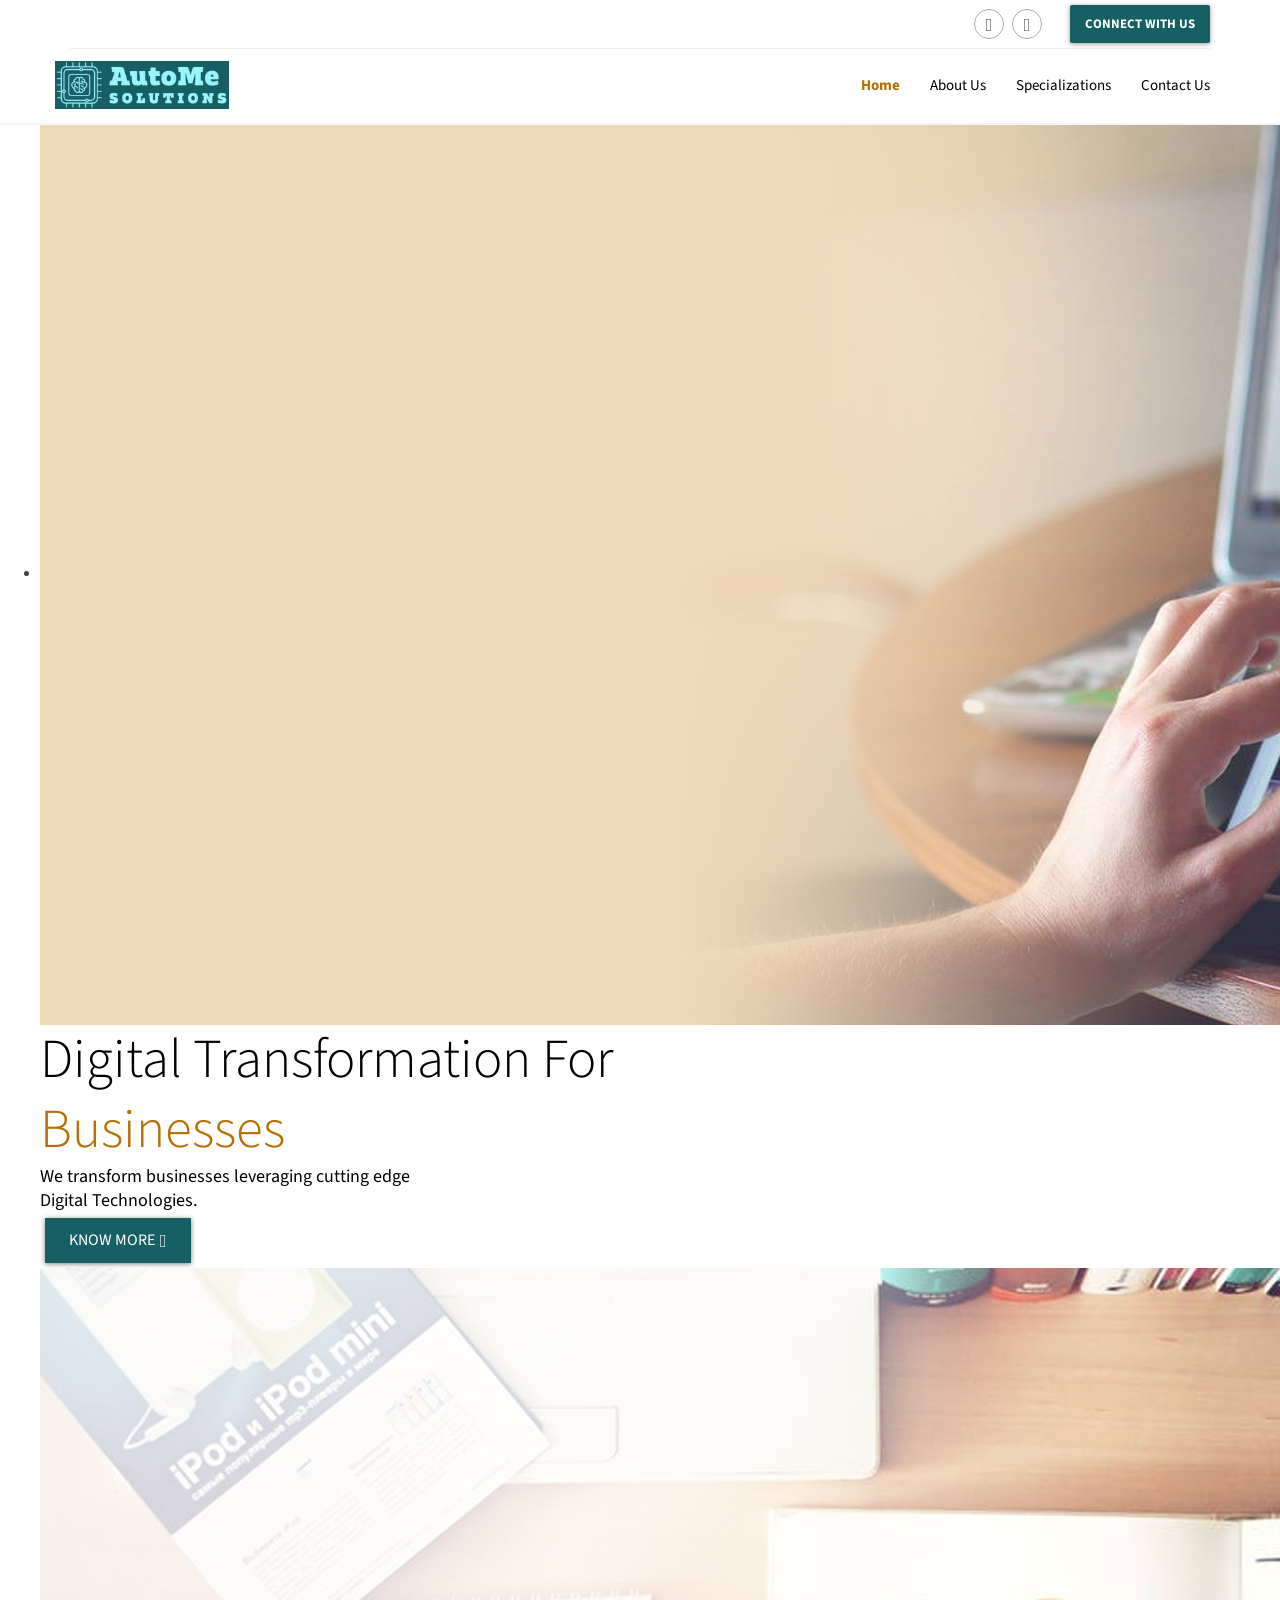
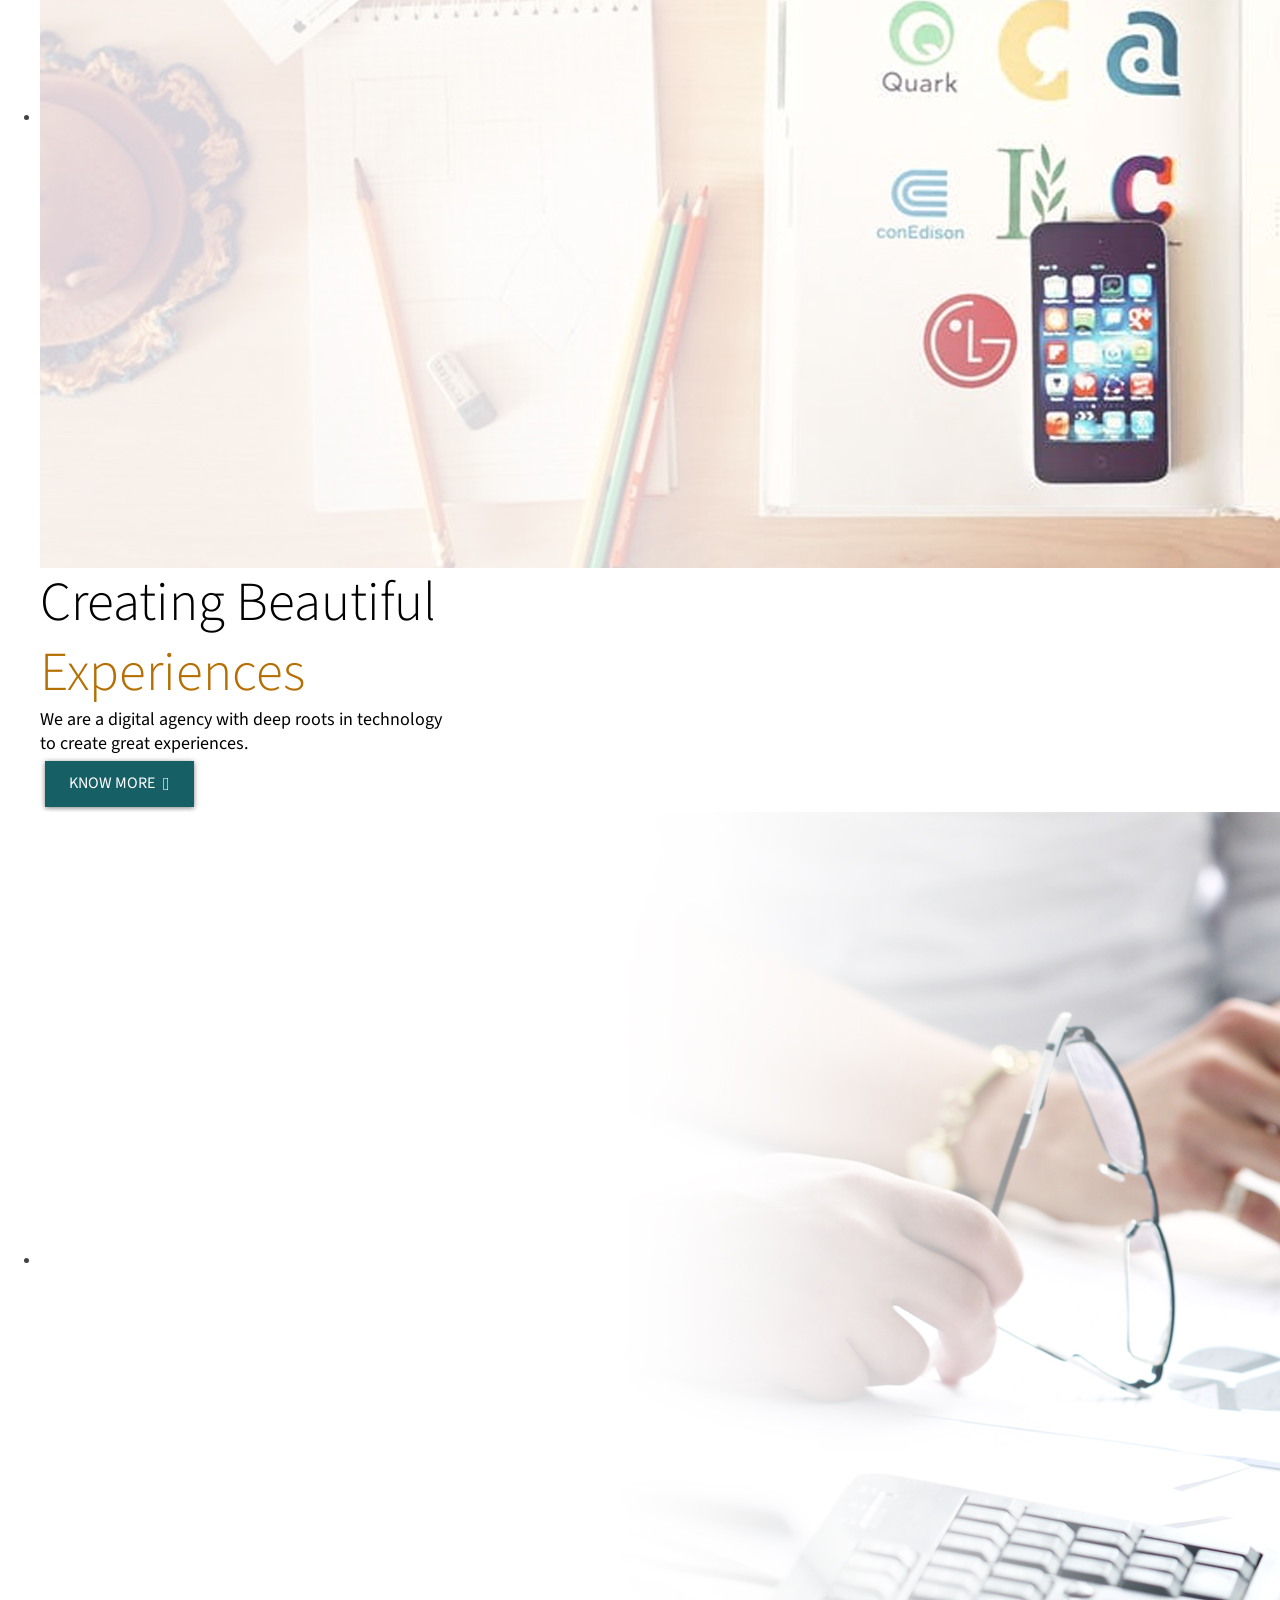
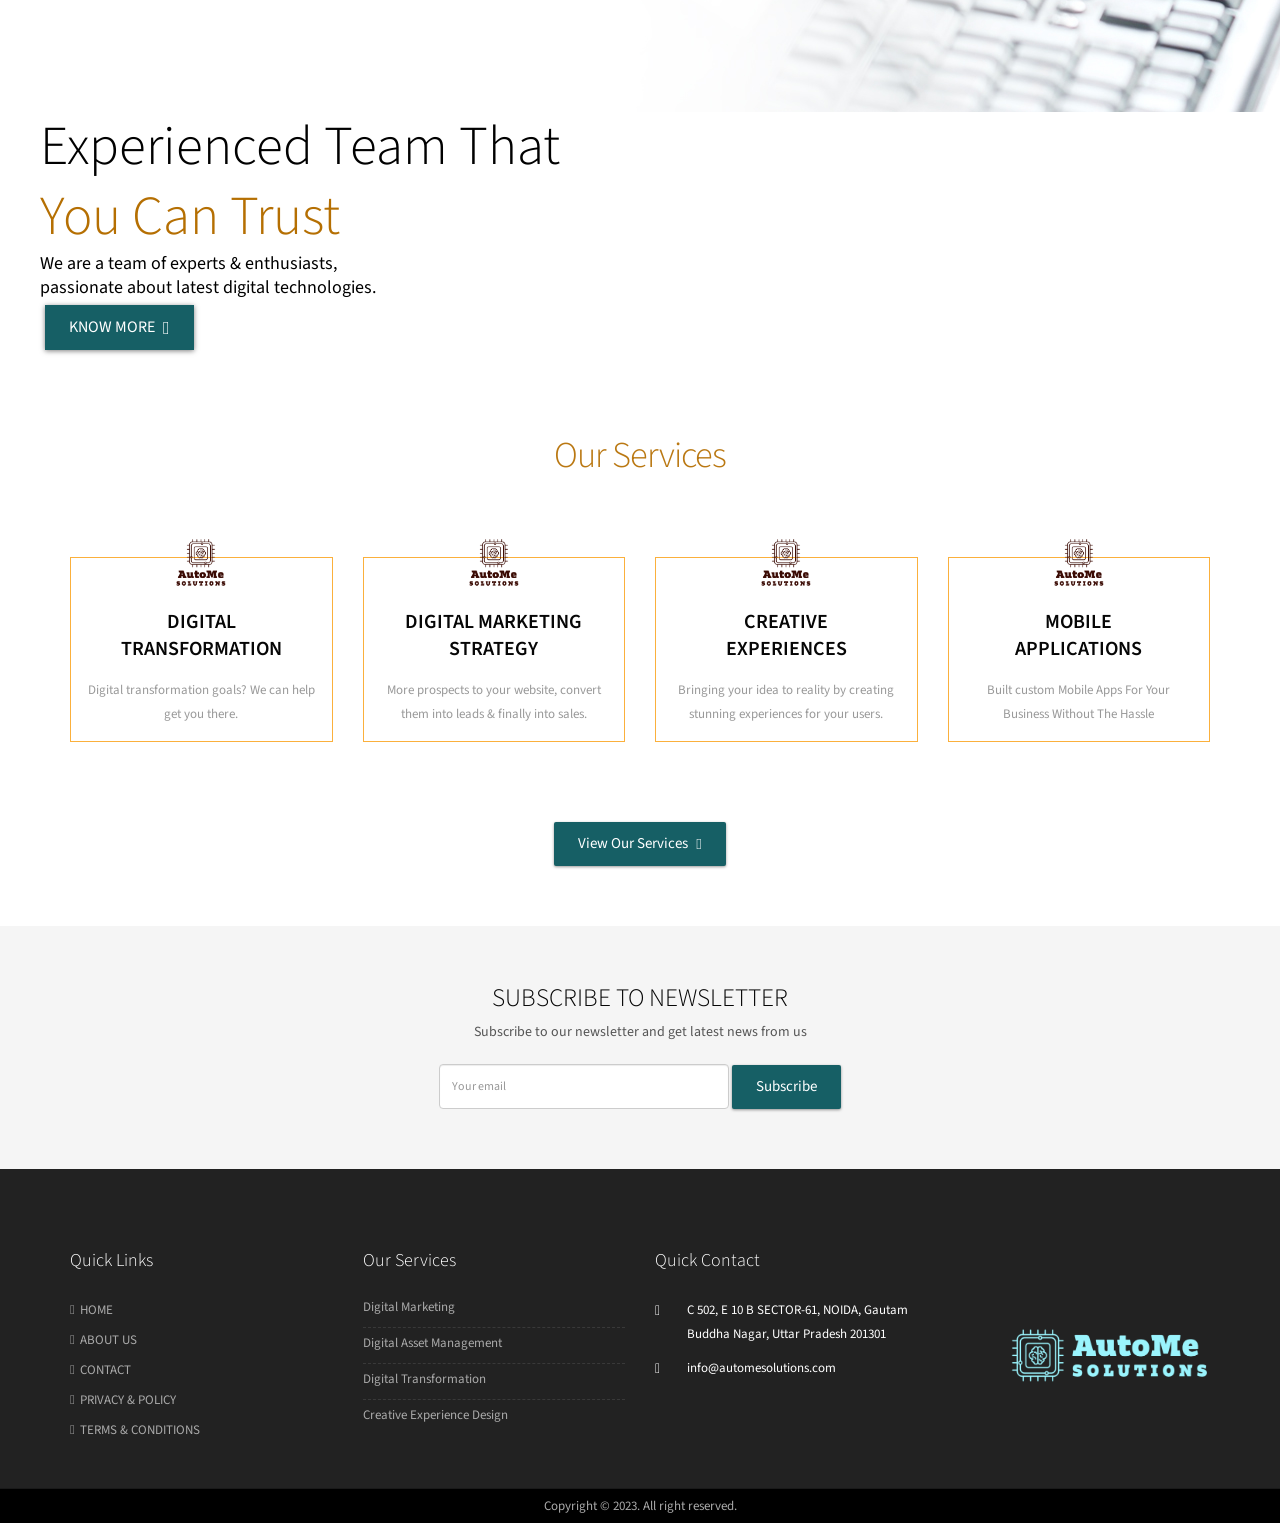
==== index.html @ 16ef739a "first commit first commit" ====
<!DOCTYPE html>
<html lang="en">
    <head>
        <meta charset="utf-8">
        <meta http-equiv="X-UA-Compatible" content="IE=edge">
        <meta name="viewport" content="width=device-width, initial-scale=1">
        <!-- The above 3 meta tags *must* come first in the head; any other head content must come *after* these tags -->
        <title>AutoMe Solutions</title>

        <!-- Bootstrap -->
        <link href="bootstrap/css/bootstrap.min.css" rel="stylesheet">

        <!--plugins css-->
        <link href="css/owl.carousel.css" rel="stylesheet">
        <link href="css/owl.theme.css" rel="stylesheet">
        <link href="css/flexslider.css" rel="stylesheet">
        <link href="css/animate.css" rel="stylesheet">
        <link href="font-awesome/css/font-awesome.min.css" rel="stylesheet">
        <!--Revolution slider css-->
        <link href="rs-plugin/css/settings.css" rel="stylesheet" type="text/css" media="screen">
        <link href="css/rev-style.css" rel="stylesheet" type="text/css" media="screen">
        <!--custom css for only medial template-->
        <link href="css/medical.css" type="text/css" rel="stylesheet">

        <!-- HTML5 shim and Respond.js for IE8 support of HTML5 elements and media queries -->
        <!-- WARNING: Respond.js doesn't work if you view the page via file:// -->
        <!--[if lt IE 9]>
          <script src="https://oss.maxcdn.com/html5shiv/3.7.2/html5shiv.min.js"></script>
          <script src="https://oss.maxcdn.com/respond/1.4.2/respond.min.js"></script>
        <![endif]-->
    </head>
    <body>
        <div class="container">
            <div class="top-bar">
                <div class="row">
                    <div class="col-md-7 hidden-xs hidden-sm">
                        <!--<span><i class="pe-7s-phone"></i> +91 8130883531</span>-->
                    </div> 
                    <div class="col-md-5 text-right">
                        <div class="top-bar-right">
<!--
                            <a href="#" class="social-icon-sm si-border-round si-facebook">
                                <i class="fa fa-facebook"></i>
                                <i class="fa fa-facebook"></i>
                            </a>
-->
                            <a href="https://www.linkedin.com/company/autome-solutions/" class="social-icon-sm si-border-round si-twitter">
                                <i class="fa fa-linkedin"></i>
                                <i class="fa fa-linkedin"></i>
                            </a>
                            <a href="mailto:info@automesolutions.com" class="social-icon-sm si-border-round si-g-plus">
                                <i class="fa fa-envelope"></i>
                                <i class="fa fa-envelope"></i>
                            </a>
                            <a href="mailto:info@automesolutions.com" class="appointment">Connect with us</a>
                        </div>

                    </div>
                </div>
            </div>
        </div>
        <!-- Static navbar -->
        <nav class="navbar navbar-default navbar-static-top">
            <div class="container">
                <div class="navbar-header">
                    <button type="button" class="navbar-toggle collapsed" data-toggle="collapse" data-target="#navbar" aria-expanded="false" aria-controls="navbar">
                        <span class="sr-only">Toggle navigation</span>
                        <span class="icon-bar"></span>
                        <span class="icon-bar"></span>
                        <span class="icon-bar"></span>
                    </button>
                    <a class="navbar-brand" href="index.html"><img src="img/logo.png" alt=""></a>
                </div>
                <div id="navbar" class="navbar-collapse collapse">
                    <ul class="nav navbar-nav navbar-right">
                        <li class="active"><a href="index.html">Home</a></li>
                        <li><a href="about.html">About us</a></li>
                        <li><a href="services.html">Specializations</a></li>
                        <!-- <li class="dropdown">
                            <a href="#" class="dropdown-toggle" data-toggle="dropdown" role="button" aria-haspopup="true" aria-expanded="false"> Specialisations <span class="caret"></span></a>
                            <ul class="dropdown-menu">
                                <li><a href="services.html">Adobe Experience Manager</a></li>
                                <li><a href="services.html">Adobe Target</a></li>
                                <li><a href="services.html">Adobe Analytics </a></li>
                                <li><a href="services.html">Livefyre Integration</a></li>
                                <li><a href="services.html">Java / J2EE Projects</a></li>
                                <li><a href="services.html">UI/UX Design</a></li>
                                <li><a href="services.html">Progressive web applications </a></li>
                                <li><a href="services.html">Mobile Applications</a></li>
                                <li><a href="services.html">Spring</a></li>
                                <li><a href="services.html">Struts</a></li>
                                <li><a href="services.html">Digital Marketing Strategy </a></li>
                                <li><a href="services.html">Omni-channel experience</a></li>
                                
                            </ul>
                        </li> -->
                        <li><a href="contact.html">Contact us</a></li>
                    </ul>
                </div><!--/.nav-collapse -->
            </div><!--/.container-fluid -->
        </nav>

        <!--rev slider start-->

        <div class="fullwidthbanner">
            <div class="tp-banner">
                <ul>
                    <li data-transition="fade" data-slotamount="5" data-masterspeed="1000" data-title="Digital Transformation">
                        <!-- MAIN IMAGE -->
                        <img src="img/carousel_3.jpg"  alt="darkblurbg"  data-bgfit="cover" data-bgposition="left top" data-bgrepeat="no-repeat">



                        <div class="caption slider-title light sft"
                             data-x="50"
                             data-y="160"
                             data-speed="1000"
                             data-start="1000"
                             data-easing="easeOutExpo">
                            Digital Transformation for<br>
                            <span class="colored-text">Businesses</span>
                        </div>



                        <div class="caption slider-caption light sfl"
                             data-x="50"
                             data-y="310"
                             data-speed="1000"
                             data-start="1800"
                             data-easing="easeOutExpo">
                            We transform businesses leveraging cutting edge  <br>
                             Digital Technologies.
                        </div>
                        <div class="caption sfb rev-buttons tp-resizeme"
                             data-x="50"
                             data-y="380"
                             data-speed="500"
                             data-start="1800"
                             data-easing="Sine.easeOut">
                            <a href="services.html" class="btn btn-theme-bg btn-lg">Know More<i class="pe-7s-right-arrow"></i></a>
                        </div>
                    </li>
                    <!-- SLIDE -->
                    <li data-transition="fade" data-slotamount="5" data-masterspeed="1000" data-title="Beautiful Experiences">
                        <!-- MAIN IMAGE -->
                        <img src="img/carousel_1.jpg"  alt="darkblurbg"  data-bgfit="cover" data-bgposition="left top" data-bgrepeat="no-repeat">
                        <div class="caption slider-title dark sft"
                             data-x="50"
                             data-y="160"
                             data-speed="1000"
                             data-start="1000"
                             data-easing="easeOutExpo">
                            Creating beautiful <br>
                            <span class="colored-text">Experiences</span>
                        </div>



                        <div class="caption slider-caption dark sfl"
                             data-x="50"
                             data-y="310"
                             data-speed="1000"
                             data-start="1800"
                             data-easing="easeOutExpo">
                            We are a digital agency with deep roots in technology <br> to create great experiences.  
                        </div>
                        <div class="caption sfb rev-buttons tp-resizeme"
                             data-x="50"
                             data-y="380"
                             data-speed="500"
                             data-start="1800"
                             data-easing="Sine.easeOut">
                            <a href="services.html" class="btn btn-theme-bg btn-lg">Know More <i class="pe-7s-right-arrow"></i></a>
                        </div>



                    </li>
                    <!-- SLIDE -->
                    <li data-transition="fade" data-slotamount="5" data-masterspeed="1000" data-title="Great team">
                        <!-- MAIN IMAGE -->
                        <img src="img/carousel_2.jpg"  alt="darkblurbg"  data-bgfit="cover" data-bgposition="left top" data-bgrepeat="no-repeat">



                        <div class="caption slider-title light sft"
                             data-x="50"
                             data-y="160"
                             data-speed="1000"
                             data-start="1000"
                             data-easing="easeOutExpo">
                            Experienced team that<br>
                            <span class="colored-text">You can trust</span>
                        </div>



                        <div class="caption slider-caption light sfl"
                             data-x="50"
                             data-y="310"
                             data-speed="1000"
                             data-start="1800"
                             data-easing="easeOutExpo">
                            We are a team of experts &amp; enthusiasts,  <br>
                             passionate about latest digital technologies.
                        </div>
                        <div class="caption sfb rev-buttons tp-resizeme"
                             data-x="50"
                             data-y="380"
                             data-speed="500"
                             data-start="1800"
                             data-easing="Sine.easeOut">
                            <a href="services.html" class="btn btn-theme-bg btn-lg">Know More <i class="pe-7s-right-arrow"></i></a>
                        </div>
                    </li>
                </ul>
            </div>
        </div><!--full width banner-->
        <!--revolution end-->

        <div class="divide70"></div>
        <div class="container">
            <div class="row center-title">
                <div class="col-md-8 col-md-offset-2 clearfix text-center wow animated fadeInUp">
                    <h2>Our Services</h2>
<!--
                    <p>
                        Lorem ipsum dolor sit amet, consectetuer adipiscing elit, sed diam nonummy nibh euismod tincidunt ut laoreet dolore magna aliquam erat volutpat.
                    </p>
-->
                    <!--                   -->
                </div>
            </div>
            <div class="row">
                <div class="col-sm-6 col-md-3 margin30">
                    <div class="service-box wow animated fadeIn" data-wow-delay="0.1s">
                         <i class="icon_logo"><img src="img/icon.png" /></i>
                        <h4>Digital Transformation</h4>
                        <p>
                            Digital transformation goals? We can help get you there. 
                        </p>
                    </div>
                </div><!--service column-->
                <div class="col-sm-6 col-md-3 margin30">
                    <div class="service-box wow animated fadeIn" data-wow-delay="0.2s">
                         <i class="icon_logo"><img src="img/icon.png" /></i>
                        <h4>Digital Marketing Strategy</h4>
                        <p>
                            More prospects to your website, convert them into leads &amp; finally into sales. 
                        </p>
                    </div>
                </div><!--service column-->
                <div class="col-sm-6 col-md-3 margin30">
                    <div class="service-box wow animated fadeIn" data-wow-delay="0.3s">
                         <i class="icon_logo"><img src="img/icon.png" /></i>
                        <h4>Creative<br> Experiences</h4>
                        <p>
                            Bringing your idea to reality by creating stunning experiences for your users.
                        </p>
                    </div>
                </div><!--service column-->
                <div class="col-sm-6 col-md-3 margin30">
                    <div class="service-box wow animated fadeIn" data-wow-delay="0.4s">
                         <i class="icon_logo"><img src="img/icon.png" /></i>
                        <h4>Mobile <br> Applications</h4>
                        <p>
                            Built custom Mobile Apps For Your Business Without The Hassle 
                        </p>
                    </div>
                </div><!--service column-->
            </div>
            <div class="divide20"></div>
            <div class="text-center">
                <a href="services.html" class="btn btn-lg btn-theme-bg">View our Services <i class="pe-7s-right-arrow"></i></a>
            </div>
        </div>
        <div class="divide60"></div>


        <div class="cta-newsletter">
            <div class="container">
                <div class="row">
                    <div class="col-sm-8 col-sm-offset-2 text-center">
                        <h3>Subscribe to Newsletter</h3>
                        <p>Subscribe to our newsletter and get latest news from us</p>
                        <form class="form-inline assan-newsletter">
                            <div class="form-group">
                                <input type="text" name="email" class="form-control" id="email" placeholder="Your email">
                            </div>
                            <button type="submit" name="submit" class="btn btn-theme-bg btn-lg">Subscribe</button>
                        </form>
                    </div>
                </div>
            </div>
        </div>

        <footer class="footer">
            <div class="container">
                <div class="row">
                    
					<div class="col-md-3 margin30">
                        <h3>Quick links</h3>
                        <ul class="list-unstyled quick-links">
                            <li><a href="index.html">Home</a></li>
                            <li><a href="about.html">About us</a></li>
                            <li><a href="contact.html">Contact</a></li>
                            <li><a href="#">Privacy & policy</a></li>
                            <li><a href="#">Terms & conditions</a></li>
                        </ul>
                    </div>
                    <div class="col-md-3 margin30">
                        <h3>Our Services</h3>
                        <ul class="list-unstyled latest-news">
                            
                            <li>
                                <a href="#">Digital Marketing</a>
                            </li>
                            <li>
                                <a href="#">Digital Asset Management</a>
                            </li>  
                            <li>
                                <a href="#">Digital Transformation</a>
                            </li>
                            <li>
                                <a href="#">Creative Experience Design</a>
                            </li>                        
                        </ul>
                    </div>
                    <div class="col-md-3 margin30">
                        <h3>Quick Contact</h3>
                        <ul class="list-unstyled contact-details">
                            <li class="clearfix">
                                <i class="pe-7s-home"></i>
                                <p>
                                    C 502, E 10 B SECTOR-61, NOIDA, Gautam Buddha Nagar, Uttar Pradesh 201301
                                </p>
                            </li>
                        <!--    <li class="clearfix">
                                <i class="pe-7s-phone"></i>
                                <p>
                                    +91 8130883531
                                </p>
                            </li> -->
                            <li class="clearfix">
                                <i class="pe-7s-mail"></i>
                                <p>
                                    info@automesolutions.com
                                </p>
                            </li>
                        </ul>
                    </div>
                    <div class="col-md-3 margin30 foot_logo" >
                        <img src="img/logo_white.png"  />
                        

                    </div><!--col-->
                </div>
            </div>
            <div class="footer-copyright">
                <div class="container">
                    <span>Copyright &copy; 2023. All right reserved.</span>
                </div>
            </div>
        </footer>

        <script src="js/jquery.min.js"></script>
        <script src="js/jquery-migrate.min.js"></script>
        <script src="bootstrap/js/bootstrap.min.js"></script>
        <script src="js/pace.min.js" type="text/javascript"></script>
        <script src="js/jquery.flexslider-min.js" type="text/javascript"></script>
        <script src="js/jquery.stellar.min.js" type="text/javascript"></script>
        <script src="js/jquery.magnific-popup.min.js" type="text/javascript"></script>
        <script src="js/wow.min.js" type="text/javascript"></script>

        <!--revolution slider plugins-->
        <script src="rs-plugin/js/jquery.themepunch.tools.min.js" type="text/javascript"></script>
        <script src="rs-plugin/js/jquery.themepunch.revolution.min.js" type="text/javascript"></script>
        <script type="text/javascript" src="js/revolution-custom.js"></script>
        <script src="js/medical-custom.js" type="text/javascript"></script>
    </body>
</html>
---- rs-plugin/css/settings.css ----
/*-----------------------------------------------------------------------------

	-	Revolution Slider 4.1 Captions -

		Screen Stylesheet

version:   	1.4.5
date:      	27/11/13
author:		themepunch
email:     	info@themepunch.com
website:   	http://www.themepunch.com
-----------------------------------------------------------------------------*/



/*************************
	-	CAPTIONS	-
**************************/

.tp-static-layers	{	position:absolute; z-index:505; top:0px;left:0px}

.tp-hide-revslider,.tp-caption.tp-hidden-caption	{	visibility:hidden !important; display:none !important}


.tp-caption { z-index:1; white-space:nowrap}

.tp-caption-demo .tp-caption	{	position:relative !important; display:inline-block; margin-bottom:10px; margin-right:20px !important}


.tp-caption.whitedivider3px {

	color: #000000;
	text-shadow: none;
	background-color: rgb(255, 255, 255);
	background-color: rgba(255, 255, 255, 1);
	text-decoration: none;
	min-width: 408px;
	min-height: 3px;
	background-position: initial initial;
	background-repeat: initial initial;
	border-width: 0px;
	border-color: #000000;
	border-style: none;
}


.tp-caption.finewide_large_white {
color:#ffffff;
text-shadow:none;
font-size:60px;
line-height:60px;
font-weight:300;
font-family:"Open Sans", sans-serif;
background-color:transparent;
text-decoration:none;
text-transform:uppercase;
letter-spacing:8px;
border-width:0px;
border-color:rgb(0, 0, 0);
border-style:none;
}

.tp-caption.whitedivider3px {
color:#000000;
text-shadow:none;
background-color:rgb(255, 255, 255);
background-color:rgba(255, 255, 255, 1);
text-decoration:none;
font-size:0px;
line-height:0;
min-width:468px;
min-height:3px;
border-width:0px;
border-color:rgb(0, 0, 0);
border-style:none;
}

.tp-caption.finewide_medium_white {
color:#ffffff;
text-shadow:none;
font-size:37px;
line-height:37px;
font-weight:300;
font-family:"Open Sans", sans-serif;
background-color:transparent;
text-decoration:none;
text-transform:uppercase;
letter-spacing:5px;
border-width:0px;
border-color:rgb(0, 0, 0);
border-style:none;
}

.tp-caption.boldwide_small_white {
font-size:25px;
line-height:25px;
font-weight:800;
font-family:"Open Sans", sans-serif;
color:rgb(255, 255, 255);
text-decoration:none;
background-color:transparent;
text-shadow:none;
text-transform:uppercase;
letter-spacing:5px;
border-width:0px;
border-color:rgb(0, 0, 0);
border-style:none;
}

.tp-caption.whitedivider3px_vertical {
color:#000000;
text-shadow:none;
background-color:rgb(255, 255, 255);
background-color:rgba(255, 255, 255, 1);
text-decoration:none;
font-size:0px;
line-height:0;
min-width:3px;
min-height:130px;
border-width:0px;
border-color:rgb(0, 0, 0);
border-style:none;
}

.tp-caption.finewide_small_white {
color:#ffffff;
text-shadow:none;
font-size:25px;
line-height:25px;
font-weight:300;
font-family:"Open Sans", sans-serif;
background-color:transparent;
text-decoration:none;
text-transform:uppercase;
letter-spacing:5px;
border-width:0px;
border-color:rgb(0, 0, 0);
border-style:none;
}

.tp-caption.finewide_verysmall_white_mw {
font-size:13px;
line-height:25px;
font-weight:400;
font-family:"Open Sans", sans-serif;
color:#ffffff;
text-decoration:none;
background-color:transparent;
text-shadow:none;
text-transform:uppercase;
letter-spacing:5px;
max-width:470px;
white-space:normal !important;
border-width:0px;
border-color:rgb(0, 0, 0);
border-style:none;
}

.tp-caption.lightgrey_divider {
text-decoration:none;
background-color:rgb(235, 235, 235);
background-color:rgba(235, 235, 235, 1);
width:370px;
height:3px;
background-position:initial initial;
background-repeat:initial initial;
border-width:0px;
border-color:rgb(34, 34, 34);
border-style:none;
}

.tp-caption.finewide_large_white {
color: #FFF;
text-shadow: none;
font-size: 60px;
line-height: 60px;
font-weight: 300;
font-family: "Open Sans", sans-serif;
background-color: rgba(0, 0, 0, 0);
text-decoration: none;
text-transform: uppercase;
letter-spacing: 8px;
border-width: 0px;
border-color: #000;
border-style: none;
}

.tp-caption.finewide_medium_white {
color: #FFF;
text-shadow: none;
font-size: 34px;
line-height: 34px;
font-weight: 300;
font-family: "Open Sans", sans-serif;
background-color: rgba(0, 0, 0, 0);
text-decoration: none;
text-transform: uppercase;
letter-spacing: 5px;
border-width: 0px;
border-color: #000;
border-style: none;
}

.tp-caption.huge_red {
position:absolute;
color:rgb(223,75,107);
font-weight:400;
font-size:150px;
line-height:130px;
font-family: 'Oswald', sans-serif;
margin:0px;
border-width:0px;
border-style:none;
white-space:nowrap;
background-color:rgb(45,49,54);
padding:0px;
}

.tp-caption.middle_yellow {
position:absolute;
color:rgb(251,213,114);
font-weight:600;
font-size:50px;
line-height:50px;
font-family: 'Ubuntu', sans-serif;
margin:0px;
border-width:0px;
border-style:none;
white-space:nowrap;
}

.tp-caption.huge_thin_yellow {
	position:absolute;
color:rgb(251,213,114);
font-weight:300;
font-size:90px;
line-height:90px;
font-family: 'Ubuntu', sans-serif;
margin:0px;
letter-spacing: 20px;
border-width:0px;
border-style:none;
white-space:nowrap;
}

.tp-caption.big_dark {
position:absolute;
color:#333;
font-weight:700;
font-size:70px;
line-height:70px;
font-family:"Open Sans";
margin:0px;
border-width:0px;
border-style:none;
white-space:nowrap;
}

.tp-caption.medium_dark {
position:absolute;
color:#333;
font-weight:300;
font-size:40px;
line-height:40px;
font-family:"Open Sans";
margin:0px;
letter-spacing: 5px;
border-width:0px;
border-style:none;
white-space:nowrap;
}


.tp-caption.medium_grey {
position:absolute;
color:#fff;
text-shadow:0px 2px 5px rgba(0, 0, 0, 0.5);
font-weight:700;
font-size:20px;
line-height:20px;
font-family:Arial;
padding:2px 4px;
margin:0px;
border-width:0px;
border-style:none;
background-color:#888;
white-space:nowrap;
}

.tp-caption.small_text {
position:absolute;
color:#fff;
text-shadow:0px 2px 5px rgba(0, 0, 0, 0.5);
font-weight:700;
font-size:14px;
line-height:20px;
font-family:Arial;
margin:0px;
border-width:0px;
border-style:none;
white-space:nowrap;
}

.tp-caption.medium_text {
position:absolute;
color:#fff;
text-shadow:0px 2px 5px rgba(0, 0, 0, 0.5);
font-weight:700;
font-size:20px;
line-height:20px;
font-family:Arial;
margin:0px;
border-width:0px;
border-style:none;
white-space:nowrap;
}


.tp-caption.large_bold_white_25 {
font-size:55px;
line-height:65px;
font-weight:700;
font-family:"Open Sans";
color:#fff;
text-decoration:none;
background-color:transparent;
text-align:center;
text-shadow:#000 0px 5px 10px;
border-width:0px;
border-color:rgb(255, 255, 255);
border-style:none;
}

.tp-caption.medium_text_shadow {
font-size:25px;
line-height:25px;
font-weight:600;
font-family:"Open Sans";
color:#fff;
text-decoration:none;
background-color:transparent;
text-align:center;
text-shadow:#000 0px 5px 10px;
border-width:0px;
border-color:rgb(255, 255, 255);
border-style:none;
}

.tp-caption.large_text {
position:absolute;
color:#fff;
text-shadow:0px 2px 5px rgba(0, 0, 0, 0.5);
font-weight:700;
font-size:40px;
line-height:40px;
font-family:Arial;
margin:0px;
border-width:0px;
border-style:none;
white-space:nowrap;
}

.tp-caption.medium_bold_grey {
font-size:30px;
line-height:30px;
font-weight:800;
font-family:"Open Sans";
color:rgb(102, 102, 102);
text-decoration:none;
background-color:transparent;
text-shadow:none;
margin:0px;
padding:1px 4px 0px;
border-width:0px;
border-color:rgb(255, 214, 88);
border-style:none;
}

.tp-caption.very_large_text {
position:absolute;
color:#fff;
text-shadow:0px 2px 5px rgba(0, 0, 0, 0.5);
font-weight:700;
font-size:60px;
line-height:60px;
font-family:Arial;
margin:0px;
border-width:0px;
border-style:none;
white-space:nowrap;
letter-spacing:-2px;
}

.tp-caption.very_big_white {
position:absolute;
color:#fff;
text-shadow:none;
font-weight:800;
font-size:60px;
line-height:60px;
font-family:Arial;
margin:0px;
border-width:0px;
border-style:none;
white-space:nowrap;
padding:0px 4px;
padding-top:1px;
background-color:#000;
}

.tp-caption.very_big_black {
position:absolute;
color:#000;
text-shadow:none;
font-weight:700;
font-size:60px;
line-height:60px;
font-family:Arial;
margin:0px;
border-width:0px;
border-style:none;
white-space:nowrap;
padding:0px 4px;
padding-top:1px;
background-color:#fff;
}

.tp-caption.modern_medium_fat {
position:absolute;
color:#000;
text-shadow:none;
font-weight:800;
font-size:24px;
line-height:20px;
font-family:"Open Sans", sans-serif;
margin:0px;
border-width:0px;
border-style:none;
white-space:nowrap;
}

.tp-caption.modern_medium_fat_white {
position:absolute;
color:#fff;
text-shadow:none;
font-weight:800;
font-size:24px;
line-height:20px;
font-family:"Open Sans", sans-serif;
margin:0px;
border-width:0px;
border-style:none;
white-space:nowrap;
}

.tp-caption.modern_medium_light {
position:absolute;
color:#000;
text-shadow:none;
font-weight:300;
font-size:24px;
line-height:20px;
font-family:"Open Sans", sans-serif;
margin:0px;
border-width:0px;
border-style:none;
white-space:nowrap;
}

.tp-caption.modern_big_bluebg {
position:absolute;
color:#fff;
text-shadow:none;
font-weight:800;
font-size:30px;
line-height:36px;
font-family:"Open Sans", sans-serif;
padding:3px 10px;
margin:0px;
border-width:0px;
border-style:none;
background-color:#4e5b6c;
letter-spacing:0;
}

.tp-caption.modern_big_redbg {
position:absolute;
color:#fff;
text-shadow:none;
font-weight:300;
font-size:30px;
line-height:36px;
font-family:"Open Sans", sans-serif;
padding:3px 10px;
padding-top:1px;
margin:0px;
border-width:0px;
border-style:none;
background-color:#de543e;
letter-spacing:0;
}

.tp-caption.modern_small_text_dark {
position:absolute;
color:#555;
text-shadow:none;
font-size:14px;
line-height:22px;
font-family:Arial;
margin:0px;
border-width:0px;
border-style:none;
white-space:nowrap;
}

.tp-caption.boxshadow {
-moz-box-shadow:0px 0px 20px rgba(0, 0, 0, 0.5);
-webkit-box-shadow:0px 0px 20px rgba(0, 0, 0, 0.5);
box-shadow:0px 0px 20px rgba(0, 0, 0, 0.5);
}

.tp-caption.black {
color:#000;
text-shadow:none;
}

.tp-caption.noshadow {
text-shadow:none;
}

.tp-caption a {
color:#ff7302;
text-shadow:none;
-webkit-transition:all 0.2s ease-out;
-moz-transition:all 0.2s ease-out;
-o-transition:all 0.2s ease-out;
-ms-transition:all 0.2s ease-out;
}

.tp-caption a:hover {
color:#ffa902;
}

.tp-caption.thinheadline_dark {
position:absolute;
color:rgba(0,0,0,0.85);
text-shadow:none;
font-weight:300;
font-size:30px;
line-height:30px;
font-family:"Open Sans";
background-color:transparent;
}

.tp-caption.thintext_dark {
position:absolute;
color:rgba(0,0,0,0.85);
text-shadow:none;
font-weight:300;
font-size:16px;
line-height:26px;
font-family:"Open Sans";
background-color:transparent;
}

.tp-caption.medium_bg_red a {
	color: #fff;
    text-decoration: none;
}

.tp-caption.medium_bg_red a:hover {
	color: #fff;
    text-decoration: underline;
}

.tp-caption.smoothcircle {
font-size:30px;
line-height:75px;
font-weight:800;
font-family:"Open Sans";
color:rgb(255, 255, 255);
text-decoration:none;
background-color:rgb(0, 0, 0);
background-color:rgba(0, 0, 0, 0.498039);
padding:50px 25px;
text-align:center;
border-radius:500px 500px 500px 500px;
border-width:0px;
border-color:rgb(0, 0, 0);
border-style:none;
}

.tp-caption.largeblackbg {
font-size:50px;
line-height:70px;
font-weight:300;
font-family:"Open Sans";
color:rgb(255, 255, 255);
text-decoration:none;
background-color:rgb(0, 0, 0);
padding:0px 20px 5px;
text-shadow:none;
border-width:0px;
border-color:rgb(255, 255, 255);
border-style:none;
}

.tp-caption.largepinkbg {
position:absolute;
color:#fff;
text-shadow:none;
font-weight:300;
font-size:50px;
line-height:70px;
font-family:"Open Sans";
background-color:#db4360;
padding:0px 20px;
-webkit-border-radius:0px;
-moz-border-radius:0px;
border-radius:0px;
}

.tp-caption.largewhitebg {
position:absolute;
color:#000;
text-shadow:none;
font-weight:300;
font-size:50px;
line-height:70px;
font-family:"Open Sans";
background-color:#fff;
padding:0px 20px;
-webkit-border-radius:0px;
-moz-border-radius:0px;
border-radius:0px;
}

.tp-caption.largegreenbg {
position:absolute;
color:#fff;
text-shadow:none;
font-weight:300;
font-size:50px;
line-height:70px;
font-family:"Open Sans";
background-color:#67ae73;
padding:0px 20px;
-webkit-border-radius:0px;
-moz-border-radius:0px;
border-radius:0px;
}

.tp-caption.excerpt {
font-size:36px;
line-height:36px;
font-weight:700;
font-family:Arial;
color:#ffffff;
text-decoration:none;
background-color:rgba(0, 0, 0, 1);
text-shadow:none;
margin:0px;
letter-spacing:-1.5px;
padding:1px 4px 0px 4px;
width:150px;
white-space:normal !important;
height:auto;
border-width:0px;
border-color:rgb(255, 255, 255);
border-style:none;
}

.tp-caption.large_bold_grey {
font-size:60px;
line-height:60px;
font-weight:800;
font-family:"Open Sans";
color:rgb(102, 102, 102);
text-decoration:none;
background-color:transparent;
text-shadow:none;
margin:0px;
padding:1px 4px 0px;
border-width:0px;
border-color:rgb(255, 214, 88);
border-style:none;
}

.tp-caption.medium_thin_grey {
font-size:34px;
line-height:30px;
font-weight:300;
font-family:"Open Sans";
color:rgb(102, 102, 102);
text-decoration:none;
background-color:transparent;
padding:1px 4px 0px;
text-shadow:none;
margin:0px;
border-width:0px;
border-color:rgb(255, 214, 88);
border-style:none;
}

.tp-caption.small_thin_grey {
font-size:18px;
line-height:26px;
font-weight:300;
font-family:"Open Sans";
color:rgb(117, 117, 117);
text-decoration:none;
background-color:transparent;
padding:1px 4px 0px;
text-shadow:none;
margin:0px;
border-width:0px;
border-color:rgb(255, 214, 88);
border-style:none;
}

.tp-caption.lightgrey_divider {
text-decoration:none;
background-color:rgba(235, 235, 235, 1);
width:370px;
height:3px;
background-position:initial initial;
background-repeat:initial initial;
border-width:0px;
border-color:rgb(34, 34, 34);
border-style:none;
}

.tp-caption.large_bold_darkblue {
font-size:58px;
line-height:60px;
font-weight:800;
font-family:"Open Sans";
color:rgb(52, 73, 94);
text-decoration:none;
background-color:transparent;
border-width:0px;
border-color:rgb(255, 214, 88);
border-style:none;
}

.tp-caption.medium_bg_darkblue {
font-size:20px;
line-height:20px;
font-weight:800;
font-family:"Open Sans";
color:rgb(255, 255, 255);
text-decoration:none;
background-color:rgb(52, 73, 94);
padding:10px;
border-width:0px;
border-color:rgb(255, 214, 88);
border-style:none;
}

.tp-caption.medium_bold_red {
font-size:24px;
line-height:30px;
font-weight:800;
font-family:"Open Sans";
color:rgb(227, 58, 12);
text-decoration:none;
background-color:transparent;
padding:0px;
border-width:0px;
border-color:rgb(255, 214, 88);
border-style:none;
}

.tp-caption.medium_light_red {
font-size:21px;
line-height:26px;
font-weight:300;
font-family:"Open Sans";
color:rgb(227, 58, 12);
text-decoration:none;
background-color:transparent;
padding:0px;
border-width:0px;
border-color:rgb(255, 214, 88);
border-style:none;
}

.tp-caption.medium_bg_red {
font-size:20px;
line-height:20px;
font-weight:800;
font-family:"Open Sans";
color:rgb(255, 255, 255);
text-decoration:none;
background-color:rgb(227, 58, 12);
padding:10px;
border-width:0px;
border-color:rgb(255, 214, 88);
border-style:none;
}

.tp-caption.medium_bold_orange {
font-size:24px;
line-height:30px;
font-weight:800;
font-family:"Open Sans";
color:rgb(243, 156, 18);
text-decoration:none;
background-color:transparent;
border-width:0px;
border-color:rgb(255, 214, 88);
border-style:none;
}

.tp-caption.medium_bg_orange {
font-size:20px;
line-height:20px;
font-weight:800;
font-family:"Open Sans";
color:rgb(255, 255, 255);
text-decoration:none;
background-color:rgb(243, 156, 18);
padding:10px;
border-width:0px;
border-color:rgb(255, 214, 88);
border-style:none;
}

.tp-caption.grassfloor {
text-decoration:none;
background-color:rgba(160, 179, 151, 1);
width:4000px;
height:150px;
border-width:0px;
border-color:rgb(34, 34, 34);
border-style:none;
}

.tp-caption.large_bold_white {
font-size:58px;
line-height:60px;
font-weight:800;
font-family:"Open Sans";
color:rgb(255, 255, 255);
text-decoration:none;
background-color:transparent;
border-width:0px;
border-color:rgb(255, 214, 88);
border-style:none;
}

.tp-caption.medium_light_white {
font-size:30px;
line-height:36px;
font-weight:300;
font-family:"Open Sans";
color:rgb(255, 255, 255);
text-decoration:none;
background-color:transparent;
padding:0px;
border-width:0px;
border-color:rgb(255, 214, 88);
border-style:none;
}

.tp-caption.mediumlarge_light_white {
font-size:34px;
line-height:40px;
font-weight:300;
font-family:"Open Sans";
color:rgb(255, 255, 255);
text-decoration:none;
background-color:transparent;
padding:0px;
border-width:0px;
border-color:rgb(255, 214, 88);
border-style:none;
}

.tp-caption.mediumlarge_light_white_center {
font-size:34px;
line-height:40px;
font-weight:300;
font-family:"Open Sans";
color:#ffffff;
text-decoration:none;
background-color:transparent;
padding:0px 0px 0px 0px;
text-align:center;
border-width:0px;
border-color:rgb(255, 214, 88);
border-style:none;
}

.tp-caption.medium_bg_asbestos {
font-size:20px;
line-height:20px;
font-weight:800;
font-family:"Open Sans";
color:rgb(255, 255, 255);
text-decoration:none;
background-color:rgb(127, 140, 141);
padding:10px;
border-width:0px;
border-color:rgb(255, 214, 88);
border-style:none;
}

.tp-caption.medium_light_black {
font-size:30px;
line-height:36px;
font-weight:300;
font-family:"Open Sans";
color:rgb(0, 0, 0);
text-decoration:none;
background-color:transparent;
padding:0px;
border-width:0px;
border-color:rgb(255, 214, 88);
border-style:none;
}

.tp-caption.large_bold_black {
font-size:58px;
line-height:60px;
font-weight:800;
font-family:"Open Sans";
color:rgb(0, 0, 0);
text-decoration:none;
background-color:transparent;
border-width:0px;
border-color:rgb(255, 214, 88);
border-style:none;
}

.tp-caption.mediumlarge_light_darkblue {
font-size:34px;
line-height:40px;
font-weight:300;
font-family:"Open Sans";
color:rgb(52, 73, 94);
text-decoration:none;
background-color:transparent;
padding:0px;
border-width:0px;
border-color:rgb(255, 214, 88);
border-style:none;
}

.tp-caption.small_light_white {
font-size:17px;
line-height:28px;
font-weight:300;
font-family:"Open Sans";
color:rgb(255, 255, 255);
text-decoration:none;
background-color:transparent;
padding:0px;
border-width:0px;
border-color:rgb(255, 214, 88);
border-style:none;
}

.tp-caption.roundedimage {
border-width:0px;
border-color:rgb(34, 34, 34);
border-style:none;
}

.tp-caption.large_bg_black {
font-size:40px;
line-height:40px;
font-weight:800;
font-family:"Open Sans";
color:rgb(255, 255, 255);
text-decoration:none;
background-color:rgb(0, 0, 0);
padding:10px 20px 15px;
border-width:0px;
border-color:rgb(255, 214, 88);
border-style:none;
}

.tp-caption.mediumwhitebg {
font-size:30px;
line-height:30px;
font-weight:300;
font-family:"Open Sans";
color:rgb(0, 0, 0);
text-decoration:none;
background-color:rgb(255, 255, 255);
padding:5px 15px 10px;
text-shadow:none;
border-width:0px;
border-color:rgb(0, 0, 0);
border-style:none;
}

.tp-caption.medium_bg_orange_new1 {
font-size:20px;
line-height:20px;
font-weight:800;
font-family:"Open Sans";
color:rgb(255, 255, 255);
text-decoration:none;
background-color:rgb(243, 156, 18);
padding:10px;
border-width:0px;
border-color:rgb(255, 214, 88);
border-style:none;
}



.tp-caption.boxshadow{
		-moz-box-shadow: 0px 0px 20px rgba(0, 0, 0, 0.5);
		-webkit-box-shadow: 0px 0px 20px rgba(0, 0, 0, 0.5);
		box-shadow: 0px 0px 20px rgba(0, 0, 0, 0.5);
	}

.tp-caption.black{
		color: #000;
		text-shadow: none;
		font-weight: 300;
		font-size: 19px;
		line-height: 19px;
		font-family: 'Roboto', sans;
	}

.tp-caption.noshadow {
		text-shadow: none;
	}


.tp_inner_padding	{	box-sizing:border-box;
						-webkit-box-sizing:border-box;
						-moz-box-sizing:border-box;
						max-height:none !important;	}


/*.tp-caption			{	transform:none !important}*/


/*********************************
	-	SPECIAL TP CAPTIONS -
**********************************/
.tp-caption .frontcorner		{
										width: 0;
										height: 0;
										border-left: 40px solid transparent;
										border-right: 0px solid transparent;
										border-top: 40px solid #00A8FF;
										position: absolute;left:-40px;top:0px;
									}

.tp-caption .backcorner		{
										width: 0;
										height: 0;
										border-left: 0px solid transparent;
										border-right: 40px solid transparent;
										border-bottom: 40px solid #00A8FF;
										position: absolute;right:0px;top:0px;
									}

.tp-caption .frontcornertop		{
										width: 0;
										height: 0;
										border-left: 40px solid transparent;
										border-right: 0px solid transparent;
										border-bottom: 40px solid #00A8FF;
										position: absolute;left:-40px;top:0px;
									}

.tp-caption .backcornertop		{
										width: 0;
										height: 0;
										border-left: 0px solid transparent;
										border-right: 40px solid transparent;
										border-top: 40px solid #00A8FF;
										position: absolute;right:0px;top:0px;
									}


/***********************************************
	-	SPECIAL ALTERNATIVE IMAGE SETTINGS	-
***********************************************/

img.tp-slider-alternative-image	{	width:100%; height:auto;}

/******************************
	-	BUTTONS	-
*******************************/

.tp-simpleresponsive .button				{	padding:6px 13px 5px; border-radius: 3px; -moz-border-radius: 3px; -webkit-border-radius: 3px; height:30px;
												cursor:pointer;
												color:#fff !important; text-shadow:0px 1px 1px rgba(0, 0, 0, 0.6) !important; font-size:15px; line-height:45px !important;
												background:url(../images/gradient/g30.png) repeat-x top; font-family: arial, sans-serif; font-weight: bold; letter-spacing: -1px;
											}

.tp-simpleresponsive  .button.big			{	color:#fff; text-shadow:0px 1px 1px rgba(0, 0, 0, 0.6); font-weight:bold; padding:9px 20px; font-size:19px;  line-height:57px !important; background:url(../images/gradient/g40.png) repeat-x top}


.tp-simpleresponsive  .purchase:hover,
.tp-simpleresponsive  .button:hover,
.tp-simpleresponsive  .button.big:hover		{	background-position:bottom, 15px 11px}



	@media only screen and (min-width: 768px) and (max-width: 959px) {

	 }



	@media only screen and (min-width: 480px) and (max-width: 767px) {
		.tp-simpleresponsive  .button	{	padding:4px 8px 3px; line-height:25px !important; font-size:11px !important;font-weight:normal;	}
		.tp-simpleresponsive  a.button { -webkit-transition: none; -moz-transition: none; -o-transition: none; -ms-transition: none;	 }


	}

    @media only screen and (min-width: 0px) and (max-width: 479px) {
		.tp-simpleresponsive  .button	{	padding:2px 5px 2px; line-height:20px !important; font-size:10px !important}
		.tp-simpleresponsive  a.button { -webkit-transition: none; -moz-transition: none; -o-transition: none; -ms-transition: none;	 }
	}





/*	BUTTON COLORS	*/



.tp-simpleresponsive  .button.green, .tp-simpleresponsive  .button:hover.green,
.tp-simpleresponsive  .purchase.green, .tp-simpleresponsive  .purchase:hover.green			{ background-color:#21a117; -webkit-box-shadow:  0px 3px 0px 0px #104d0b;        -moz-box-shadow:   0px 3px 0px 0px #104d0b;        box-shadow:   0px 3px 0px 0px #104d0b;  }


.tp-simpleresponsive  .button.blue, .tp-simpleresponsive  .button:hover.blue,
.tp-simpleresponsive  .purchase.blue, .tp-simpleresponsive  .purchase:hover.blue			{ background-color:#1d78cb; -webkit-box-shadow:  0px 3px 0px 0px #0f3e68;        -moz-box-shadow:   0px 3px 0px 0px #0f3e68;        box-shadow:   0px 3px 0px 0px #0f3e68}


.tp-simpleresponsive  .button.red, .tp-simpleresponsive  .button:hover.red,
.tp-simpleresponsive  .purchase.red, .tp-simpleresponsive  .purchase:hover.red				{ background-color:#cb1d1d; -webkit-box-shadow:  0px 3px 0px 0px #7c1212;        -moz-box-shadow:   0px 3px 0px 0px #7c1212;        box-shadow:   0px 3px 0px 0px #7c1212}

.tp-simpleresponsive  .button.orange, .tp-simpleresponsive  .button:hover.orange,
.tp-simpleresponsive  .purchase.orange, .tp-simpleresponsive  .purchase:hover.orange		{ background-color:#ff7700; -webkit-box-shadow:  0px 3px 0px 0px #a34c00;        -moz-box-shadow:   0px 3px 0px 0px #a34c00;        box-shadow:   0px 3px 0px 0px #a34c00}

.tp-simpleresponsive  .button.darkgrey, .tp-simpleresponsive  .button.grey,
.tp-simpleresponsive  .button:hover.darkgrey, .tp-simpleresponsive  .button:hover.grey,
.tp-simpleresponsive  .purchase.darkgrey, .tp-simpleresponsive  .purchase:hover.darkgrey	{ background-color:#555; -webkit-box-shadow:  0px 3px 0px 0px #222;        -moz-box-shadow:   0px 3px 0px 0px #222;        box-shadow:   0px 3px 0px 0px #222}

.tp-simpleresponsive  .button.lightgrey, .tp-simpleresponsive  .button:hover.lightgrey,
.tp-simpleresponsive  .purchase.lightgrey, .tp-simpleresponsive  .purchase:hover.lightgrey	{ background-color:#888; -webkit-box-shadow:  0px 3px 0px 0px #555;        -moz-box-shadow:   0px 3px 0px 0px #555;        box-shadow:   0px 3px 0px 0px #555}



/****************************************************************

	-	SET THE ANIMATION EVEN MORE SMOOTHER ON ANDROID   -

******************************************************************/

/*.tp-simpleresponsive				{	-webkit-perspective: 1500px;
										-moz-perspective: 1500px;
										-o-perspective: 1500px;
										-ms-perspective: 1500px;
										perspective: 1500px;
									}*/




/**********************************************
	-	FULLSCREEN AND FULLWIDHT CONTAINERS	-
**********************************************/

.fullscreen-container {
		width:100%;
		position:relative;
		padding:0;
}



.fullwidthbanner-container{
	width:100%;
	position:relative;
	padding:0;
	overflow:hidden;
}

.fullwidthbanner-container .fullwidthbanner{
	width:100%;
	position:relative;
}



/************************************************
	  - SOME CAPTION MODIFICATION AT START  -
*************************************************/
.tp-simpleresponsive .caption,
.tp-simpleresponsive .tp-caption {
	/*-ms-filter: "progid:DXImageTransform.Microsoft.Alpha(Opacity=0)";		-moz-opacity: 0;	-khtml-opacity: 0;	opacity: 0; */
	position:absolute;visibility: hidden;
	-webkit-font-smoothing: antialiased !important;
}


.tp-simpleresponsive img	{	max-width:none}



/******************************
	-	IE8 HACKS	-
*******************************/
.noFilterClass {
	filter:none !important;
}


/******************************
	-	SHADOWS		-
******************************/
.tp-bannershadow  {
		position:absolute;

		margin-left:auto;
		margin-right:auto;
		-moz-user-select: none;
        -khtml-user-select: none;
        -webkit-user-select: none;
        -o-user-select: none;
	}

.tp-bannershadow.tp-shadow1 {	background:url(../assets/shadow1.png) no-repeat; background-size:100% 100%; width:890px; height:60px; bottom:-60px}
.tp-bannershadow.tp-shadow2 {	background:url(../assets/shadow2.png) no-repeat; background-size:100% 100%; width:890px; height:60px;bottom:-60px}
.tp-bannershadow.tp-shadow3 {	background:url(../assets/shadow3.png) no-repeat; background-size:100% 100%; width:890px; height:60px;bottom:-60px}


/********************************
	-	FULLSCREEN VIDEO	-
*********************************/
.caption.fullscreenvideo {	left:0px; top:0px; position:absolute;width:100%;height:100%}
.caption.fullscreenvideo iframe,
.caption.fullscreenvideo video	{ width:100% !important; height:100% !important; display: none}

.tp-caption.fullscreenvideo	{	left:0px; top:0px; position:absolute;width:100%;height:100%}


.tp-caption.fullscreenvideo iframe,
.tp-caption.fullscreenvideo iframe video	{ width:100% !important; height:100% !important; display: none}


.fullcoveredvideo video,
.fullscreenvideo video					{	background: #000}

.fullcoveredvideo .tp-poster		{	background-position: center center;background-size: cover;width:100%;height:100%;top:0px;left:0px}

.html5vid.videoisplaying .tp-poster	{	display: none}

.tp-video-play-button		{	background:#000;
								background:rgba(0,0,0,0.3);
								padding:5px;
								border-radius:5px;-moz-border-radius:5px;-webkit-border-radius:5px;
								position: absolute;
								top: 50%;
								left: 50%;
								font-size: 40px;
								color: #FFF;
								z-index: 3;
								margin-top: -27px;
								margin-left: -28px;
								text-align: center;
								cursor: pointer;
							}

.html5vid .tp-revstop		{	width:15px;height:20px; border-left:5px solid #fff; border-right:5px solid #fff; position:relative;margin:10px 20px; box-sizing:border-box;-moz-box-sizing:border-box;-webkit-box-sizing:border-box}
.html5vid .tp-revstop	{	display:none}
.html5vid.videoisplaying .revicon-right-dir	{	display:none}
.html5vid.videoisplaying .tp-revstop	{	display:block}

.html5vid.videoisplaying .tp-video-play-button	{	display:none}
.html5vid:hover .tp-video-play-button { display:block}

.fullcoveredvideo .tp-video-play-button	{	display:none !important}

.tp-video-controls {
	position: absolute;
	bottom: 0;
	left: 0;
	right: 0;
	padding: 5px;
	opacity: 0;
	-webkit-transition: opacity .3s;
	-moz-transition: opacity .3s;
	-o-transition: opacity .3s;
	-ms-transition: opacity .3s;
	transition: opacity .3s;
	background-image: linear-gradient(bottom, rgb(0,0,0) 13%, rgb(50,50,50) 100%);
	background-image: -o-linear-gradient(bottom, rgb(0,0,0) 13%, rgb(50,50,50) 100%);
	background-image: -moz-linear-gradient(bottom, rgb(0,0,0) 13%, rgb(50,50,50) 100%);
	background-image: -webkit-linear-gradient(bottom, rgb(0,0,0) 13%, rgb(50,50,50) 100%);
	background-image: -ms-linear-gradient(bottom, rgb(0,0,0) 13%, rgb(50,50,50) 100%);

	background-image: -webkit-gradient(
		linear,
		left bottom,
		left top,
		color-stop(0.13, rgb(0,0,0)),
		color-stop(1, rgb(50,50,50))
	);
	
	display:table;max-width:100%; overflow:hidden;box-sizing:border-box;-moz-box-sizing:border-box;-webkit-box-sizing:border-box;
}

.tp-caption:hover .tp-video-controls {
	opacity: .9;
}

.tp-video-button {
	background: rgba(0,0,0,.5);
	border: 0;
	color: #EEE;
	-webkit-border-radius: 3px;
	-moz-border-radius: 3px;
	-o-border-radius: 3px;
	border-radius: 3px;
	cursor:pointer;
	line-height:12px;
	font-size:12px;
	color:#fff;
	padding:0px;
	margin:0px;
	outline: none;
	}
.tp-video-button:hover {
	cursor: pointer;
}


.tp-video-button-wrap,
.tp-video-seek-bar-wrap,
.tp-video-vol-bar-wrap 	{ padding:0px 5px;display:table-cell; }

.tp-video-seek-bar-wrap	{	width:80%}
.tp-video-vol-bar-wrap	{	width:20%}

.tp-volume-bar,
.tp-seek-bar		{	width:100%; cursor: pointer;  outline:none; line-height:12px;margin:0; padding:0;}


/********************************
	-	FULLSCREEN VIDEO ENDS	-
*********************************/


/********************************
	-	DOTTED OVERLAYS	-
*********************************/
.tp-dottedoverlay						{	background-repeat:repeat;width:100%;height:100%;position:absolute;top:0px;left:0px;z-index:4}
.tp-dottedoverlay.twoxtwo				{	background:url(../assets/gridtile.png)}
.tp-dottedoverlay.twoxtwowhite			{	background:url(../assets/gridtile_white.png)}
.tp-dottedoverlay.threexthree			{	background:url(../assets/gridtile_3x3.png)}
.tp-dottedoverlay.threexthreewhite		{	background:url(../assets/gridtile_3x3_white.png)}
/********************************
	-	DOTTED OVERLAYS ENDS	-
*********************************/


/************************
	-	NAVIGATION	-
*************************/

/** BULLETS **/

.tpclear		{	clear:both}


.tp-bullets									{	z-index:1000; position:absolute;
												-ms-filter: "progid:DXImageTransform.Microsoft.Alpha(Opacity=100)";
												-moz-opacity: 1;
												-khtml-opacity: 1;
												opacity: 1;
												-webkit-transition: opacity 0.2s ease-out; -moz-transition: opacity 0.2s ease-out; -o-transition: opacity 0.2s ease-out; -ms-transition: opacity 0.2s ease-out;-webkit-transform: translateZ(5px);
											}
.tp-bullets.hidebullets					{
												-ms-filter: "progid:DXImageTransform.Microsoft.Alpha(Opacity=0)";
												-moz-opacity: 0;
												-khtml-opacity: 0;
												opacity: 0;
											}


.tp-bullets.simplebullets.navbar						{ 	border:1px solid #666; border-bottom:1px solid #444; background:url(../assets/boxed_bgtile.png); height:40px; padding:0px 10px; -webkit-border-radius: 5px; -moz-border-radius: 5px; border-radius: 5px }

.tp-bullets.simplebullets.navbar-old					{ 	 background:url(../assets/navigdots_bgtile.png); height:35px; padding:0px 10px; -webkit-border-radius: 5px; -moz-border-radius: 5px; border-radius: 5px }


.tp-bullets.simplebullets.round .bullet					{	cursor:pointer; position:relative;	background:url(../assets/bullet.png) no-Repeat top left;	width:20px;	height:20px;  margin-right:0px; float:left; margin-top:0px; margin-left:3px}
.tp-bullets.simplebullets.round .bullet.last			{	margin-right:3px}

.tp-bullets.simplebullets.round-old .bullet				{	cursor:pointer; position:relative;	background:url(../assets/bullets.png) no-Repeat bottom left;	width:23px;	height:23px;  margin-right:0px; float:left; margin-top:0px}
.tp-bullets.simplebullets.round-old .bullet.last		{	margin-right:0px}


/**	SQUARE BULLETS **/
.tp-bullets.simplebullets.square .bullet				{	cursor:pointer; position:relative;	background:url(../assets/bullets2.png) no-Repeat bottom left;	width:19px;	height:19px;  margin-right:0px; float:left; margin-top:0px}
.tp-bullets.simplebullets.square .bullet.last			{	margin-right:0px}


/**	SQUARE BULLETS **/
.tp-bullets.simplebullets.square-old .bullet			{	cursor:pointer; position:relative;	background:url(../assets/bullets2.png) no-Repeat bottom left;	width:19px;	height:19px;  margin-right:0px; float:left; margin-top:0px}
.tp-bullets.simplebullets.square-old .bullet.last		{	margin-right:0px}


/** navbar NAVIGATION VERSION **/
.tp-bullets.simplebullets.navbar .bullet			{	cursor:pointer; position:relative;	background:url(../assets/bullet_boxed.png) no-Repeat top left;	width:18px;	height:19px;   margin-right:5px; float:left; margin-top:0px}

.tp-bullets.simplebullets.navbar .bullet.first		{	margin-left:0px !important}
.tp-bullets.simplebullets.navbar .bullet.last		{	margin-right:0px !important}



/** navbar NAVIGATION VERSION **/
.tp-bullets.simplebullets.navbar-old .bullet			{	cursor:pointer; position:relative;	background:url(../assets/navigdots.png) no-Repeat bottom left;	width:15px;	height:15px;  margin-left:5px !important; margin-right:5px !important;float:left; margin-top:10px}
.tp-bullets.simplebullets.navbar-old .bullet.first		{	margin-left:0px !important}
.tp-bullets.simplebullets.navbar-old .bullet.last		{	margin-right:0px !important}


.tp-bullets.simplebullets .bullet:hover,
.tp-bullets.simplebullets .bullet.selected				{	background-position:top left}

.tp-bullets.simplebullets.round .bullet:hover,
.tp-bullets.simplebullets.round .bullet.selected,
.tp-bullets.simplebullets.navbar .bullet:hover,
.tp-bullets.simplebullets.navbar .bullet.selected		{	background-position:bottom left}



/*************************************
	-	TP ARROWS 	-
**************************************/
.tparrows												{	-ms-filter: "progid:DXImageTransform.Microsoft.Alpha(Opacity=100)";
															-moz-opacity: 1;
															-khtml-opacity: 1;
															opacity: 1;
															-webkit-transition: opacity 0.2s ease-out; -moz-transition: opacity 0.2s ease-out; -o-transition: opacity 0.2s ease-out; -ms-transition: opacity 0.2s ease-out;
															-webkit-transform: translateZ(5000px);
															-webkit-transform-style: flat;
															-webkit-backface-visibility: hidden;
															z-index:600;
															position: relative;

														}
.tparrows.hidearrows									{
															-ms-filter: "progid:DXImageTransform.Microsoft.Alpha(Opacity=0)";
															-moz-opacity: 0;
															-khtml-opacity: 0;
															opacity: 0;
														}
.tp-leftarrow											{	z-index:100;cursor:pointer; position:relative;	background:url(../assets/large_left.png) no-Repeat top left;	width:40px;	height:40px;   }
.tp-rightarrow											{	z-index:100;cursor:pointer; position:relative;	background:url(../assets/large_right.png) no-Repeat top left;	width:40px;	height:40px;   }


.tp-leftarrow.round										{	z-index:100;cursor:pointer; position:relative;	background:url(../assets/small_left.png) no-Repeat top left;	width:19px;	height:14px;  margin-right:0px; float:left; margin-top:0px;	}
.tp-rightarrow.round									{	z-index:100;cursor:pointer; position:relative;	background:url(../assets/small_right.png) no-Repeat top left;	width:19px;	height:14px;  margin-right:0px; float:left;	margin-top:0px}


.tp-leftarrow.round-old									{	z-index:100;cursor:pointer; position:relative;	background:url(../assets/arrow_left.png) no-Repeat top left;	width:26px;	height:26px;  margin-right:0px; float:left; margin-top:0px;	}
.tp-rightarrow.round-old								{	z-index:100;cursor:pointer; position:relative;	background:url(../assets/arrow_right.png) no-Repeat top left;	width:26px;	height:26px;  margin-right:0px; float:left;	margin-top:0px}


.tp-leftarrow.navbar									{	z-index:100;cursor:pointer; position:relative;	background:url(../assets/small_left_boxed.png) no-Repeat top left;	width:20px;	height:15px;   float:left;	margin-right:6px; margin-top:12px}
.tp-rightarrow.navbar									{	z-index:100;cursor:pointer; position:relative;	background:url(../assets/small_right_boxed.png) no-Repeat top left;	width:20px;	height:15px;   float:left;	margin-left:6px; margin-top:12px}


.tp-leftarrow.navbar-old								{	z-index:100;cursor:pointer; position:relative;	background:url(../assets/arrowleft.png) no-Repeat top left;		width:9px;	height:16px;   float:left;	margin-right:6px; margin-top:10px}
.tp-rightarrow.navbar-old								{	z-index:100;cursor:pointer; position:relative;	background:url(../assets/arrowright.png) no-Repeat top left;	width:9px;	height:16px;   float:left;	margin-left:6px; margin-top:10px}

.tp-leftarrow.navbar-old.thumbswitharrow				{	margin-right:10px}
.tp-rightarrow.navbar-old.thumbswitharrow				{	margin-left:0px}

.tp-leftarrow.square									{	z-index:100;cursor:pointer; position:relative;	background:url(../assets/arrow_left2.png) no-Repeat top left;	width:12px;	height:17px;   float:left;	margin-right:0px; margin-top:0px}
.tp-rightarrow.square									{	z-index:100;cursor:pointer; position:relative;	background:url(../assets/arrow_right2.png) no-Repeat top left;	width:12px;	height:17px;   float:left;	margin-left:0px; margin-top:0px}


.tp-leftarrow.square-old								{	z-index:100;cursor:pointer; position:relative;	background:url(../assets/arrow_left2.png) no-Repeat top left;	width:12px;	height:17px;   float:left;	margin-right:0px; margin-top:0px}
.tp-rightarrow.square-old								{	z-index:100;cursor:pointer; position:relative;	background:url(../assets/arrow_right2.png) no-Repeat top left;	width:12px;	height:17px;   float:left;	margin-left:0px; margin-top:0px}


.tp-leftarrow.default									{	z-index:100;cursor:pointer; position:relative;	background:url(../assets/large_left.png) no-Repeat 0 0;	width:40px;	height:40px;

														}
.tp-rightarrow.default									{	z-index:100;cursor:pointer; position:relative;	background:url(../assets/large_right.png) no-Repeat 0 0;	width:40px;	height:40px;

														}




.tp-leftarrow:hover,
.tp-rightarrow:hover 									{	background-position:bottom left}






/****************************************************************************************************
	-	TP THUMBS 	-
*****************************************************************************************************

 - tp-thumbs & tp-mask Width is the width of the basic Thumb Container (500px basic settings)

 - .bullet width & height is the dimension of a simple Thumbnail (basic 100px x 50px)

 *****************************************************************************************************/


.tp-bullets.tp-thumbs						{	z-index:1000; position:absolute; padding:3px;background-color:#fff;
												width:500px;height:50px; 			/* THE DIMENSIONS OF THE THUMB CONTAINER */
												margin-top:-50px;
											}


.fullwidthbanner-container .tp-thumbs		{  padding:3px}

.tp-bullets.tp-thumbs .tp-mask				{	width:500px; height:50px;  			/* THE DIMENSIONS OF THE THUMB CONTAINER */
												overflow:hidden; position:relative}


.tp-bullets.tp-thumbs .tp-mask .tp-thumbcontainer	{	width:5000px; position:absolute}

.tp-bullets.tp-thumbs .bullet				{   width:100px; height:50px; 			/* THE DIMENSION OF A SINGLE THUMB */
												cursor:pointer; overflow:hidden;background:none;margin:0;float:left;
												-ms-filter: "progid:DXImageTransform.Microsoft.Alpha(Opacity=50)";
												/*filter: alpha(opacity=50);	*/
												-moz-opacity: 0.5;
												-khtml-opacity: 0.5;
												opacity: 0.5;

												-webkit-transition: all 0.2s ease-out; -moz-transition: all 0.2s ease-out; -o-transition: all 0.2s ease-out; -ms-transition: all 0.2s ease-out;
											}


.tp-bullets.tp-thumbs .bullet:hover,
.tp-bullets.tp-thumbs .bullet.selected		{ 	-ms-filter: "progid:DXImageTransform.Microsoft.Alpha(Opacity=100)";

												-moz-opacity: 1;
												-khtml-opacity: 1;
												opacity: 1;
											}
.tp-thumbs img								{	width:100%}


/************************************
		-	TP BANNER TIMER		-
*************************************/
.tp-bannertimer								{	width:100%; height:10px; background:url(../assets/timer.png);position:absolute; z-index:200;top:0px}
.tp-bannertimer.tp-bottom					{	bottom:0px;height:5px; top:auto}




/***************************************
	-	RESPONSIVE SETTINGS 	-
****************************************/




    @media only screen and (min-width: 0px) and (max-width: 479px) {
				.responsive .tp-bullets	{	display:none}
				.responsive .tparrows	{	display:none}
	}





/*********************************************

	-	BASIC SETTINGS FOR THE BANNER	-

***********************************************/

 .tp-simpleresponsive img {
		-moz-user-select: none;
        -khtml-user-select: none;
        -webkit-user-select: none;
        -o-user-select: none;
}



.tp-simpleresponsive a{	text-decoration:none}

.tp-simpleresponsive ul,
.tp-simpleresponsive ul li,
.tp-simpleresponsive ul li:before {
	list-style:none;
	padding:0 !important;
	margin:0 !important;
	list-style:none !important;
	overflow-x: visible;
	overflow-y: visible;
	background-image:none
}


.tp-simpleresponsive >ul >li{
	list-style:none;
	position:absolute;
	visibility:hidden
}

/*  CAPTION SLIDELINK   **/
.caption.slidelink a div,
.tp-caption.slidelink a div {	width:3000px; height:1500px;  background:url(../assets/coloredbg.png) repeat}

.tp-caption.slidelink a span	{	background:url(../assets/coloredbg.png) repeat}



/*****************************************
	-	NAVIGATION FANCY EXAMPLES	-
*****************************************/

.tparrows .tp-arr-imgholder								{ display: none}
.tparrows .tp-arr-titleholder							{ display: none}



/*****************************************
	-	NAVIGATION FANCY EXAMPLES	-
*****************************************/

/* NAVIGATION PREVIEW 1 */
.tparrows.preview1 							{	width:100px;height:100px;-webkit-transform-style: preserve-3d; -webkit-perspective: 1000; -moz-perspective: 1000; -webkit-backface-visibility: hidden; -moz-backface-visibility: hidden;background: transparent}
.tparrows.preview1:after					{	position:absolute; left:0px;top:0px; font-family: "revicons"; color:#fff; font-size:30px; width:100px;height:100px;text-align: center; background:#fff;background:rgba(0,0,0,0.15);z-index:2;line-height:100px; -webkit-transition: background 0.3s, color 0.3s; -moz-transition: background 0.3s, color 0.3s; transition: background 0.3s, color 0.3s}
.tp-rightarrow.preview1:after				{	content: '\e825';  }
.tp-leftarrow.preview1:after				{	content: '\e824';  }

.tparrows.preview1:hover:after 				{	background:rgba(255,255,255,1); color:#aaa}

.tparrows.preview1 .tp-arr-imgholder 		{	background-size:cover; background-position:center center; display:block;width:100%;height:100%;position:absolute;top:0px;
												-webkit-transition: -webkit-transform 0.3s;
												transition: transform 0.3s;
												-webkit-backface-visibility: hidden;
												backface-visibility: hidden;
											}
.tparrows.preview1 .tp-arr-iwrapper			{	  -webkit-transition: all 0.3s;transition: all 0.3s;
												-ms-filter:"progid:DXImageTransform.Microsoft.Alpha(Opacity=0)";filter: alpha(opacity=0);-moz-opacity: 0.0;-khtml-opacity: 0.0;opacity: 0.0}
.tparrows.preview1:hover .tp-arr-iwrapper	{	  -ms-filter:"progid:DXImageTransform.Microsoft.Alpha(Opacity=100)";filter: alpha(opacity=100);-moz-opacity: 1;-khtml-opacity: 1;opacity: 1}


.tp-rightarrow.preview1 .tp-arr-imgholder	{	right:100%;
												-webkit-transform: rotateY(-90deg);
												transform: rotateY(-90deg);
												-webkit-transform-origin: 100% 50%;
												transform-origin: 100% 50%;
												  -ms-filter:"progid:DXImageTransform.Microsoft.Alpha(Opacity=0)";filter: alpha(opacity=0);-moz-opacity: 0.0;-khtml-opacity: 0.0;opacity: 0.0;



											}
.tp-leftarrow.preview1 .tp-arr-imgholder	{	left:100%;
												-webkit-transform: rotateY(90deg);
												transform: rotateY(90deg);
												-webkit-transform-origin: 0% 50%;
												transform-origin: 0% 50%;
												  -ms-filter:"progid:DXImageTransform.Microsoft.Alpha(Opacity=0)";filter: alpha(opacity=0);-moz-opacity: 0.0;-khtml-opacity: 0.0;opacity: 0.0;



											}


.tparrows.preview1:hover .tp-arr-imgholder	{	-webkit-transform: rotateY(0deg);
												transform: rotateY(0deg);
												  -ms-filter:"progid:DXImageTransform.Microsoft.Alpha(Opacity=100)";filter: alpha(opacity=100);-moz-opacity: 1;-khtml-opacity: 1;opacity: 1;

											}


	@media only screen and (min-width: 768px) and (max-width: 979px) {
		.tparrows.preview1,
		.tparrows.preview1:after	{	width:80px; height:80px;line-height:80px; font-size:24px}

	}

    @media only screen and (min-width: 480px) and (max-width: 767px) {
		.tparrows.preview1,
		.tparrows.preview1:after	{	width:60px; height:60px;line-height:60px;font-size:20px}

	}



    @media only screen and (min-width: 0px) and (max-width: 479px) {
		.tparrows.preview1,
		.tparrows.preview1:after	{	width:40px; height:40px;line-height:40px; font-size:12px}
    }

/* PREVIEW 1 BULLETS */

.tp-bullets.preview1 						{ 	height: 21px}
.tp-bullets.preview1 .bullet 				{	cursor: pointer;
											    position: relative !important;
											    background: rgba(0, 0, 0, 0.15) !important;
											    /*-webkit-border-radius: 10px;
											    border-radius: 10px;*/
											    -webkit-box-shadow: none;
											    -moz-box-shadow: none;
											    box-shadow: none;
											    width: 5px !important;
											    height: 5px !important;
											    border: 8px solid rgba(0, 0, 0, 0) !important;
											    display: inline-block;
											    margin-right: 5px !important;
											    margin-bottom: 0px !important;
											    -webkit-transition: background-color 0.2s, border-color 0.2s;
											    -moz-transition: background-color 0.2s, border-color 0.2s;
											    -o-transition: background-color 0.2s, border-color 0.2s;
											    -ms-transition: background-color 0.2s, border-color 0.2s;
											    transition: background-color 0.2s, border-color 0.2s;
											    float:none !important;
											    box-sizing:content-box;
												-moz-box-sizing:content-box;
												-webkit-box-sizing:content-box;
}
.tp-bullets.preview1 .bullet.last 			{	margin-right: 0px}
.tp-bullets.preview1 .bullet:hover,
.tp-bullets.preview1 .bullet.selected 		{	-webkit-box-shadow: none;
											    -moz-box-shadow: none;
											    box-shadow: none;
												background: #aaa !important;
												width: 5px !important;
											    height: 5px !important;
											    border: 8px solid rgba(255, 255, 255, 1) !important;
}




/* NAVIGATION PREVIEW 2 */
.tparrows.preview2 							{	min-width:60px; min-height:60px; background:#fff; ;

												border-radius:30px;-moz-border-radius:30px;-webkit-border-radius:30px;
												overflow:hidden;
												-webkit-transition: -webkit-transform 1.3s;
												-webkit-transition: width 0.3s, background-color 0.3s, opacity 0.3s;
												transition: width 0.3s, background-color 0.3s, opacity 0.3s;
												backface-visibility: hidden;
}
.tparrows.preview2:after					{	position:absolute; top:50%; font-family: "revicons"; color:#aaa; font-size:25px; margin-top: -12px; -webkit-transition: color 0.3s; -moz-transition: color 0.3s; transition: color 0.3s }
.tp-rightarrow.preview2:after				{	content: '\e81e';  right:18px}
.tp-leftarrow.preview2:after				{	content: '\e81f';  left:18px}


.tparrows.preview2 .tp-arr-titleholder 		{	background-size:cover; background-position:center center; display:block; visibility:hidden;position:relative;top:0px;
												-webkit-transition: -webkit-transform 0.3s;
												transition: transform 0.3s;
												-webkit-backface-visibility: hidden;
												backface-visibility: hidden;
												white-space: nowrap;
												color: #000;
												text-transform: uppercase;
												font-weight: 400;
												font-size: 14px;
												line-height: 60px;
												padding:0px 10px;
											}

.tp-rightarrow.preview2 .tp-arr-titleholder	{	 right:50px;
												-webkit-transform: translateX(-100%);
												transform: translateX(-100%);
											}
.tp-leftarrow.preview2 .tp-arr-titleholder	{	left:50px;
												-webkit-transform: translateX(100%);
												transform: translateX(100%);
											}

.tparrows.preview2.hovered					{	width:300px}
.tparrows.preview2:hover					{	background:#fff}
.tparrows.preview2:hover:after				{	color:#000}
.tparrows.preview2:hover .tp-arr-titleholder{	-webkit-transform: translateX(0px);
													transform: translateX(0px);
													visibility: visible;
													position: absolute;
											}

/* PREVIEW 2 BULLETS */

.tp-bullets.preview2 						{ 	height: 17px}
.tp-bullets.preview2 .bullet 				{	cursor: pointer;
											    position: relative !important;
											    background: rgba(0, 0, 0, 0.5) !important;
											    -webkit-border-radius: 10px;
											    border-radius: 10px;
											    -webkit-box-shadow: none;
											    -moz-box-shadow: none;
											    box-shadow: none;
											    width: 6px !important;
											    height: 6px !important;
											    border: 5px solid rgba(0, 0, 0, 0) !important;
											    display: inline-block;
											    margin-right: 2px !important;
											    margin-bottom: 0px !important;
											    -webkit-transition: background-color 0.2s, border-color 0.2s;
											    -moz-transition: background-color 0.2s, border-color 0.2s;
											    -o-transition: background-color 0.2s, border-color 0.2s;
											    -ms-transition: background-color 0.2s, border-color 0.2s;
											    transition: background-color 0.2s, border-color 0.2s;
											    float:none !important;
											    box-sizing:content-box;
												-moz-box-sizing:content-box;
												-webkit-box-sizing:content-box;
}
.tp-bullets.preview2 .bullet.last 			{	margin-right: 0px}
.tp-bullets.preview2 .bullet:hover,
.tp-bullets.preview2 .bullet.selected 		{	-webkit-box-shadow: none;
											    -moz-box-shadow: none;
											    box-shadow: none;
												background: rgba(255, 255, 255, 1) !important;
												width: 6px !important;
											    height: 6px !important;
											    border: 5px solid rgba(0, 0, 0, 1) !important;
}

.tp-arr-titleholder.alwayshidden			{	display:none !important}


	@media only screen and (min-width: 768px) and (max-width: 979px) {
		.tparrows.preview2 {	min-width:40px; min-height:40px; width:40px;height:40px;
								border-radius:20px;-moz-border-radius:20px;-webkit-border-radius:20px;
							}
		.tparrows.preview2:after					{	position:absolute; top:50%; font-family: "revicons"; font-size:20px; margin-top: -12px}
		.tp-rightarrow.preview2:after				{	content: '\e81e';  right:11px}
		.tp-leftarrow.preview2:after				{	content: '\e81f';  left:11px}
		.tparrows.preview2 .tp-arr-titleholder		{	font-size:12px; line-height:40px; letter-spacing: 0px}
		.tp-rightarrow.preview2 .tp-arr-titleholder	{	right:35px}
		.tp-leftarrow.preview2 .tp-arr-titleholder	{	left:35px}

	}

    @media only screen and (min-width: 480px) and (max-width: 767px) {
   		 .tparrows.preview2 						{	min-width:30px; min-height:30px; width:30px;height:30px;
														border-radius:15px;-moz-border-radius:15px;-webkit-border-radius:15px;
													}
		.tparrows.preview2:after					{	position:absolute; top:50%; font-family: "revicons"; font-size:14px; margin-top: -12px}
		.tp-rightarrow.preview2:after				{	content: '\e81e';  right:8px}
		.tp-leftarrow.preview2:after				{	content: '\e81f';  left:8px}
		.tparrows.preview2 .tp-arr-titleholder		{	font-size:10px; line-height:30px; letter-spacing: 0px}
		.tp-rightarrow.preview2 .tp-arr-titleholder	{	right:25px}
		.tp-leftarrow.preview2 .tp-arr-titleholder	{	left:25px}
		.tparrows.preview2 .tp-arr-titleholder		{	display:none;visibility:none}


	}

    @media only screen and (min-width: 0px) and (max-width: 479px) {
		.tparrows.preview2 							{	min-width:30px; min-height:30px; width:30px;height:30px;
														border-radius:15px;-moz-border-radius:15px;-webkit-border-radius:15px;
													}
		.tparrows.preview2:after					{	position:absolute; top:50%; font-family: "revicons"; font-size:14px; margin-top: -12px}
		.tp-rightarrow.preview2:after				{	content: '\e81e';  right:8px}
		.tp-leftarrow.preview2:after				{	content: '\e81f';  left:8px}
		.tparrows.preview2 .tp-arr-titleholder		{	display:none;visibility:none}
		.tparrows.preview2:hover					{	width:30px !important; height:30px !important}
    }



/* NAVIGATION PREVIEW 3 */
.tparrows.preview3 							{	width:70px; height:70px; background:#fff; background:rgba(255,255,255,1); -webkit-transform-style: flat}
.tparrows.preview3:after					{	position:absolute;  line-height: 70px;text-align: center; font-family: "revicons"; color:#aaa; font-size:30px; top:0px;left:0px;;background:#fff; z-index:100; width:70px;height:70px; -webkit-transition: color 0.3s; -moz-transition: color 0.3s; transition: color 0.3s}
.tparrows.preview3:hover:after					{	color:#000}
.tp-rightarrow.preview3:after				{	content: '\e825';  }
.tp-leftarrow.preview3:after				{	content: '\e824';  }


.tparrows.preview3 .tp-arr-iwrapper			{
												  -webkit-transform: scale(0,1);
												  transform: scale(0,1);
												  -webkit-transform-origin: 100% 50%;
												  transform-origin: 100% 50%;
												  -webkit-transition: -webkit-transform 0.2s;
												  transition: transform 0.2s;
												  z-index:0;position: absolute; background: #000; background: rgba(0,0,0,0.75);
												  display: table;min-height:90px;top:-10px}

.tp-leftarrow.preview3 .tp-arr-iwrapper		{	 -webkit-transform: scale(0,1);
												  transform: scale(0,1);
												  -webkit-transform-origin: 0% 50%;
												  transform-origin: 0% 50%;
											}

.tparrows.preview3 .tp-arr-imgholder 		{	display:block;background-size:cover; background-position:center center; display:table-cell;min-width:90px;height:90px;
												position:relative;top:0px}

.tp-rightarrow.preview3 .tp-arr-iwrapper	{	right:0px;padding-right:70px}
.tp-leftarrow.preview3 .tp-arr-iwrapper		{	left:0px; direction: rtl;padding-left:70px}
.tparrows.preview3 .tp-arr-titleholder		{	display:table-cell; padding:30px;font-size:16px; color:#fff;white-space: nowrap; position: relative; clear:right;vertical-align: middle}

.tparrows.preview3:hover .tp-arr-iwrapper	{
												-webkit-transform: scale(1,1);
												  transform: scale(1,1);

											}

/* PREVIEW 3 BULLETS */
.tp-bullets.preview3 						{ 	height: 17px}
.tp-bullets.preview3 .bullet 				{	cursor: pointer;
											    position: relative !important;
											    background: rgba(0, 0, 0, 0.5) !important;
											    -webkit-border-radius: 10px;
											    border-radius: 10px;
											    -webkit-box-shadow: none;
											    -moz-box-shadow: none;
											    box-shadow: none;
											    width: 6px !important;
											    height: 6px !important;
											    border: 5px solid rgba(0, 0, 0, 0) !important;
											    display: inline-block;
											    margin-right: 2px !important;
											    margin-bottom: 0px !important;
											    -webkit-transition: background-color 0.2s, border-color 0.2s;
											    -moz-transition: background-color 0.2s, border-color 0.2s;
											    -o-transition: background-color 0.2s, border-color 0.2s;
											    -ms-transition: background-color 0.2s, border-color 0.2s;
											    transition: background-color 0.2s, border-color 0.2s;
											    float:none !important;
											    box-sizing:content-box;
												-moz-box-sizing:content-box;
												-webkit-box-sizing:content-box;
}
.tp-bullets.preview3 .bullet.last 			{	margin-right: 0px}
.tp-bullets.preview3 .bullet:hover,
.tp-bullets.preview3 .bullet.selected 		{	-webkit-box-shadow: none;
											    -moz-box-shadow: none;
											    box-shadow: none;
												background: rgba(255, 255, 255, 1) !important;
												width: 6px !important;
											    height: 6px !important;
											    border: 5px solid rgba(0, 0, 0, 1) !important;
}


	@media only screen and (min-width: 768px) and (max-width: 979px) {
		.tparrows.preview3:after,
		.tparrows.preview3 							{	width:50px; height:50px; line-height:50px;font-size:20px}
		.tparrows.preview3 .tp-arr-iwrapper			{	min-height:70px}
		.tparrows.preview3 .tp-arr-imgholder 		{	min-width:70px;height:70px}
		.tp-rightarrow.preview3 .tp-arr-iwrapper	{	padding-right:50px}
		.tp-leftarrow.preview3 .tp-arr-iwrapper		{	padding-left:50px}
		.tparrows.preview3 .tp-arr-titleholder		{	padding:10px;font-size:16px}



	}

    @media only screen  and (max-width: 767px) {

		.tparrows.preview3:after,
		.tparrows.preview3 							{	width:50px; height:50px; line-height:50px;font-size:20px}
		.tparrows.preview3 .tp-arr-iwrapper			{	min-height:70px}
	}





/* NAVIGATION PREVIEW 4 */
.tparrows.preview4 							{	width:30px; height:110px;  background:transparent;-webkit-transform-style: preserve-3d; -webkit-perspective: 1000; -moz-perspective: 1000}
.tparrows.preview4:after					{	position:absolute;  line-height: 110px;text-align: center; font-family: "revicons"; color:#fff; font-size:20px; top:0px;left:0px;z-index:0; width:30px;height:110px; background: #000; background: rgba(0,0,0,0.25);
												-webkit-transition: all 0.2s ease-in-out;
											    -moz-transition: all 0.2s ease-in-out;
											    -o-transition: all 0.2s ease-in-out;
											    transition: all 0.2s ease-in-out;
												   -ms-filter:"progid:DXImageTransform.Microsoft.Alpha(Opacity=100)";filter: alpha(opacity=100);-moz-opacity: 1;-khtml-opacity: 1;opacity: 1;

											}

.tp-rightarrow.preview4:after				{	content: '\e825';  }
.tp-leftarrow.preview4:after				{	content: '\e824';  }


.tparrows.preview4 .tp-arr-allwrapper		{	visibility:hidden;width:180px;position: absolute;z-index: 1;min-height:120px;top:0px;left:-150px; overflow: hidden;-webkit-perspective: 1000px;-webkit-transform-style: flat}

.tp-leftarrow.preview4 .tp-arr-allwrapper	{	left:0px}
.tparrows.preview4 .tp-arr-iwrapper			{	position: relative}

.tparrows.preview4 .tp-arr-imgholder 		{	display:block;background-size:cover; background-position:center center;width:180px;height:110px;
												position:relative;top:0px;

												-webkit-backface-visibility: hidden;
												backface-visibility: hidden;



											}


.tparrows.preview4 .tp-arr-imgholder2 		{	display:block;background-size:cover; background-position:center center; width:180px;height:110px;
												position:absolute;top:0px; left:180px;
												-webkit-backface-visibility: hidden;
												backface-visibility: hidden;

											}

.tp-leftarrow.preview4 .tp-arr-imgholder2 	{	left:-180px}




.tparrows.preview4 .tp-arr-titleholder		{	display:block; font-size:12px; line-height:25px; padding:0px 10px;text-align:left;color:#fff; position: relative;
												background: #000;
												color: #FFF;
												text-transform: uppercase;
												white-space: nowrap;
												letter-spacing: 1px;
												font-weight: 700;
												font-size: 11px;
												line-height: 2.75;
												-webkit-transition: all 0.3s;
												transition: all 0.3s;
												-webkit-transform: rotateX(-90deg);
												transform: rotateX(-90deg);
												-webkit-transform-origin: 50% 0;
												transform-origin: 50% 0;
												-webkit-backface-visibility: hidden;
												backface-visibility: hidden;
												  -ms-filter:"progid:DXImageTransform.Microsoft.Alpha(Opacity=0)";filter: alpha(opacity=0);-moz-opacity: 0.0;-khtml-opacity: 0.0;opacity: 0.0;


}



.tparrows.preview4:after				{	transform-origin: 100% 100%; -webkit-transform-origin: 100% 100%}
.tp-leftarrow.preview4:after			{	transform-origin: 0% 0%; -webkit-transform-origin: 0% 0%}




@media only screen and (min-width: 768px)  {
		.tparrows.preview4:hover:after				{	-webkit-transform: rotateY(-90deg); transform:rotateY(-90deg)}
		.tp-leftarrow.preview4:hover:after			{	-webkit-transform: rotateY(90deg); transform:rotateY(90deg)}


		.tparrows.preview4:hover .tp-arr-titleholder	{	-webkit-transition-delay: 0.4s;
															transition-delay: 0.4s;
															-webkit-transform: rotateX(0deg);
															transform: rotateX(0deg);
															-ms-filter:"progid:DXImageTransform.Microsoft.Alpha(Opacity=100)";filter: alpha(opacity=100);-moz-opacity: 1;-khtml-opacity: 1;opacity: 1;

														}
}

/* PREVIEW 4 BULLETS */

.tp-bullets.preview4 						{ 	height: 17px}
.tp-bullets.preview4 .bullet 				{	cursor: pointer;
											    position: relative !important;
											    background: rgba(0, 0, 0, 0.5) !important;
											    -webkit-border-radius: 10px;
											    border-radius: 10px;
											    -webkit-box-shadow: none;
											    -moz-box-shadow: none;
											    box-shadow: none;
											    width: 6px !important;
											    height: 6px !important;
											    border: 5px solid rgba(0, 0, 0, 0) !important;
											    display: inline-block;
											    margin-right: 2px !important;
											    margin-bottom: 0px !important;
											    -webkit-transition: background-color 0.2s, border-color 0.2s;
											    -moz-transition: background-color 0.2s, border-color 0.2s;
											    -o-transition: background-color 0.2s, border-color 0.2s;
											    -ms-transition: background-color 0.2s, border-color 0.2s;
											    transition: background-color 0.2s, border-color 0.2s;
											    float:none !important;
											    box-sizing:content-box;
												-moz-box-sizing:content-box;
												-webkit-box-sizing:content-box;
}
.tp-bullets.preview4 .bullet.last 			{	margin-right: 0px}
.tp-bullets.preview4 .bullet:hover,
.tp-bullets.preview4 .bullet.selected 		{	-webkit-box-shadow: none;
											    -moz-box-shadow: none;
											    box-shadow: none;
												background: rgba(255, 255, 255, 1) !important;
												width: 6px !important;
											    height: 6px !important;
											    border: 5px solid rgba(0, 0, 0, 1) !important;
}


    @media only screen  and (max-width: 767px) {
   		 .tparrows.preview4 						{	width:20px; height:80px}
   		 .tparrows.preview4:after					{	width:20px; height:80px; line-height:80px; font-size:14px}

   		 .tparrows.preview1 .tp-arr-allwrapper,
   		 .tparrows.preview2 .tp-arr-allwrapper,
   		 .tparrows.preview3 .tp-arr-allwrapper,
   		 .tparrows.preview4 .tp-arr-allwrapper		{	display: none !important}
    }



/******************************
	-	LOADER FORMS	-
********************************/

.tp-loader 	{
				top:50%; left:50%;
				z-index:10000;
				position:absolute;


			}

.tp-loader.spinner0 {
  width: 40px;
  height: 40px;
  background:url(../assets/loader.gif) no-repeat center center;
  background-color: #fff;
  box-shadow: 0px 0px 20px 0px rgba(0,0,0,0.15);
  -webkit-box-shadow: 0px 0px 20px 0px rgba(0,0,0,0.15);
  margin-top:-20px;
  margin-left:-20px;
  -webkit-animation: tp-rotateplane 1.2s infinite ease-in-out;
  animation: tp-rotateplane 1.2s infinite ease-in-out;
  border-radius: 3px;
	-moz-border-radius: 3px;
	-webkit-border-radius: 3px;
}


.tp-loader.spinner1 {
  width: 40px;
  height: 40px;
  background-color: #fff;
  box-shadow: 0px 0px 20px 0px rgba(0,0,0,0.15);
  -webkit-box-shadow: 0px 0px 20px 0px rgba(0,0,0,0.15);
  margin-top:-20px;
  margin-left:-20px;
  -webkit-animation: tp-rotateplane 1.2s infinite ease-in-out;
  animation: tp-rotateplane 1.2s infinite ease-in-out;
  border-radius: 3px;
	-moz-border-radius: 3px;
	-webkit-border-radius: 3px;
}



.tp-loader.spinner5 	{	background:url(../assets/loader.gif) no-repeat 10px 10px;
							background-color:#fff;
							margin:-22px -22px;
							width:44px;height:44px;
							border-radius: 3px;
							-moz-border-radius: 3px;
							-webkit-border-radius: 3px;
						}


@-webkit-keyframes tp-rotateplane {
  0% { -webkit-transform: perspective(120px) }
  50% { -webkit-transform: perspective(120px) rotateY(180deg) }
  100% { -webkit-transform: perspective(120px) rotateY(180deg)  rotateX(180deg) }
}

@keyframes tp-rotateplane {
  0% {
    transform: perspective(120px) rotateX(0deg) rotateY(0deg);
    -webkit-transform: perspective(120px) rotateX(0deg) rotateY(0deg)
  } 50% {
    transform: perspective(120px) rotateX(-180.1deg) rotateY(0deg);
    -webkit-transform: perspective(120px) rotateX(-180.1deg) rotateY(0deg)
  } 100% {
    transform: perspective(120px) rotateX(-180deg) rotateY(-179.9deg);
    -webkit-transform: perspective(120px) rotateX(-180deg) rotateY(-179.9deg);
  }
}


.tp-loader.spinner2 {
  width: 40px;
  height: 40px;
  margin-top:-20px;margin-left:-20px;
  background-color: #ff0000;
   box-shadow: 0px 0px 20px 0px rgba(0,0,0,0.15);
  -webkit-box-shadow: 0px 0px 20px 0px rgba(0,0,0,0.15);
  border-radius: 100%;
  -webkit-animation: tp-scaleout 1.0s infinite ease-in-out;
  animation: tp-scaleout 1.0s infinite ease-in-out;
}

@-webkit-keyframes tp-scaleout {
  0% { -webkit-transform: scale(0.0) }
  100% {
    -webkit-transform: scale(1.0);
    opacity: 0;
  }
}

@keyframes tp-scaleout {
  0% {
    transform: scale(0.0);
    -webkit-transform: scale(0.0);
  } 100% {
    transform: scale(1.0);
    -webkit-transform: scale(1.0);
    opacity: 0;
  }
}




.tp-loader.spinner3 {
  margin: -9px 0px 0px -35px;
  width: 70px;
  text-align: center;

}

.tp-loader.spinner3 .bounce1,
.tp-loader.spinner3 .bounce2,
.tp-loader.spinner3 .bounce3 {
  width: 18px;
  height: 18px;
  background-color: #fff;
  box-shadow: 0px 0px 20px 0px rgba(0,0,0,0.15);
  -webkit-box-shadow: 0px 0px 20px 0px rgba(0,0,0,0.15);
  border-radius: 100%;
  display: inline-block;
  -webkit-animation: tp-bouncedelay 1.4s infinite ease-in-out;
  animation: tp-bouncedelay 1.4s infinite ease-in-out;
  /* Prevent first frame from flickering when animation starts */
  -webkit-animation-fill-mode: both;
  animation-fill-mode: both;
}

.tp-loader.spinner3 .bounce1 {
  -webkit-animation-delay: -0.32s;
  animation-delay: -0.32s;
}

.tp-loader.spinner3 .bounce2 {
  -webkit-animation-delay: -0.16s;
  animation-delay: -0.16s;
}

@-webkit-keyframes tp-bouncedelay {
  0%, 80%, 100% { -webkit-transform: scale(0.0) }
  40% { -webkit-transform: scale(1.0) }
}

@keyframes tp-bouncedelay {
  0%, 80%, 100% {
    transform: scale(0.0);
    -webkit-transform: scale(0.0);
  } 40% {
    transform: scale(1.0);
    -webkit-transform: scale(1.0);
  }
}




.tp-loader.spinner4 {
  margin: -20px 0px 0px -20px;
  width: 40px;
  height: 40px;
  text-align: center;
  -webkit-animation: tp-rotate 2.0s infinite linear;
  animation: tp-rotate 2.0s infinite linear;
}

.tp-loader.spinner4 .dot1,
.tp-loader.spinner4 .dot2 {
  width: 60%;
  height: 60%;
  display: inline-block;
  position: absolute;
  top: 0;
  background-color: #fff;
  border-radius: 100%;
  -webkit-animation: tp-bounce 2.0s infinite ease-in-out;
  animation: tp-bounce 2.0s infinite ease-in-out;
  box-shadow: 0px 0px 20px 0px rgba(0,0,0,0.15);
  -webkit-box-shadow: 0px 0px 20px 0px rgba(0,0,0,0.15);
}

.tp-loader.spinner4 .dot2 {
  top: auto;
  bottom: 0px;
  -webkit-animation-delay: -1.0s;
  animation-delay: -1.0s;
}

@-webkit-keyframes tp-rotate { 100% { -webkit-transform: rotate(360deg) }}
@keyframes tp-rotate { 100% { transform: rotate(360deg); -webkit-transform: rotate(360deg) }}

@-webkit-keyframes tp-bounce {
  0%, 100% { -webkit-transform: scale(0.0) }
  50% { -webkit-transform: scale(1.0) }
}

@keyframes tp-bounce {
  0%, 100% {
    transform: scale(0.0);
    -webkit-transform: scale(0.0);
  } 50% {
    transform: scale(1.0);
    -webkit-transform: scale(1.0);
  }
}



.tp-transparentimg {	content:"url(../assets/transparent.png)"}
.tp-3d				{	-webkit-transform-style: preserve-3d;
						 -webkit-transform-origin: 50% 50%;
					}



.tp-caption img {
background: transparent;
-ms-filter: "progid:DXImageTransform.Microsoft.gradient(startColorstr=#00FFFFFF,endColorstr=#00FFFFFF)";
filter: progid:DXImageTransform.Microsoft.gradient(startColorstr=#00FFFFFF,endColorstr=#00FFFFFF);
zoom: 1;
}


@font-face {
  font-family: 'revicons';
  src: url('../font/revicons.eot?5510888');
  src: url('../font/revicons.eot?5510888#iefix') format('embedded-opentype'),
       url('../font/revicons.woff?5510888') format('woff'),
       url('../font/revicons.ttf?5510888') format('truetype'),
       url('../font/revicons.svg?5510888#revicons') format('svg');
  font-weight: normal;
  font-style: normal;
}
/* Chrome hack: SVG is rendered more smooth in Windozze. 100% magic, uncomment if you need it. */
/* Note, that will break hinting! In other OS-es font will be not as sharp as it could be */
/*
@media screen and (-webkit-min-device-pixel-ratio:0) {
  @font-face {
    font-family: 'revicons';
    src: url('../font/revicons.svg?5510888#revicons') format('svg');
  }
}
*/

 [class^="revicon-"]:before, [class*=" revicon-"]:before {
  font-family: "revicons";
  font-style: normal;
  font-weight: normal;
  speak: none;

  display: inline-block;
  text-decoration: inherit;
  width: 1em;
  margin-right: .2em;
  text-align: center;
  /* opacity: .8; */

  /* For safety - reset parent styles, that can break glyph codes*/
  font-variant: normal;
  text-transform: none;

  /* fix buttons height, for twitter bootstrap */
  line-height: 1em;

  /* Animation center compensation - margins should be symmetric */
  /* remove if not needed */
  margin-left: .2em;

  /* you can be more comfortable with increased icons size */
  /* font-size: 120%; */

  /* Uncomment for 3D effect */
  /* text-shadow: 1px 1px 1px rgba(127, 127, 127, 0.3); */
}

.revicon-search-1:before { content: '\e802'} /* 'î ‚' */
.revicon-pencil-1:before { content: '\e831'} /* 'î ±' */
.revicon-picture-1:before { content: '\e803'} /* 'î ƒ' */
.revicon-cancel:before { content: '\e80a'} /* 'î Š' */
.revicon-info-circled:before { content: '\e80f'} /* 'î ' */
.revicon-trash:before { content: '\e801'} /* 'î ' */
.revicon-left-dir:before { content: '\e817'} /* 'î —' */
.revicon-right-dir:before { content: '\e818'} /* 'î ˜' */
.revicon-down-open:before { content: '\e83b'} /* 'î »' */
.revicon-left-open:before { content: '\e819'} /* 'î ™' */
.revicon-right-open:before { content: '\e81a'} /* 'î š' */
.revicon-angle-left:before { content: '\e820'} /* 'î  ' */
.revicon-angle-right:before { content: '\e81d'} /* 'î ' */
.revicon-left-big:before { content: '\e81f'} /* 'î Ÿ' */
.revicon-right-big:before { content: '\e81e'} /* 'î ž' */
.revicon-magic:before { content: '\e807'} /* 'î ‡' */
.revicon-picture:before { content: '\e800'} /* 'î €' */
.revicon-export:before { content: '\e80b'} /* 'î ‹' */
.revicon-cog:before { content: '\e832'} /* 'î ²' */
.revicon-login:before { content: '\e833'} /* 'î ³' */
.revicon-logout:before { content: '\e834'} /* 'î ´' */
.revicon-video:before { content: '\e805'} /* 'î …' */
.revicon-arrow-combo:before { content: '\e827'} /* 'î §' */
.revicon-left-open-1:before { content: '\e82a'} /* 'î ª' */
.revicon-right-open-1:before { content: '\e82b'} /* 'î «' */
.revicon-left-open-mini:before { content: '\e822'} /* 'î ¢' */
.revicon-right-open-mini:before { content: '\e823'} /* 'î £' */
.revicon-left-open-big:before { content: '\e824'} /* 'î ¤' */
.revicon-right-open-big:before { content: '\e825'} /* 'î ¥' */
.revicon-left:before { content: '\e836'} /* 'î ¶' */
.revicon-right:before { content: '\e826'} /* 'î ¦' */
.revicon-ccw:before { content: '\e808'} /* 'î ˆ' */
.revicon-arrows-ccw:before { content: '\e806'} /* 'î †' */
.revicon-palette:before { content: '\e829'} /* 'î ©' */
.revicon-list-add:before { content: '\e80c'} /* 'î Œ' */
.revicon-doc:before { content: '\e809'} /* 'î ‰' */
.revicon-left-open-outline:before { content: '\e82e'} /* 'î ®' */
.revicon-left-open-2:before { content: '\e82c'} /* 'î ¬' */
.revicon-right-open-outline:before { content: '\e82f'} /* 'î ¯' */
.revicon-right-open-2:before { content: '\e82d'} /* 'î ­' */
.revicon-equalizer:before { content: '\e83a'} /* 'î º' */
.revicon-layers-alt:before { content: '\e804'} /* 'î „' */
.revicon-popup:before { content: '\e828'} /* 'î ¨' */
---- css/rev-style.css ----
/* 
    Created on : 29 Jan, 2015, 7:06:48 AM
    Author     : Design_mylife
    Purpose    : Revolution slider css
    Version    : V1.9.1
*/

@import url(https://fonts.googleapis.com/css?family=Source+Sans+Pro:400,900,700,600,400italic,300italic,300);

.fullwidthbanner{
    width:100%;
    position: relative;
}
.rev-text-center{
    text-align: center;
    font-size: 24px;
    color:#fff !important;
    font-family: 'Source Sans Pro', sans-serif !important;
    font-weight: 300;
   line-height: 30px;
}
.rev-title-v1{
  font-family: 'Source Sans Pro', sans-serif !important;
   font-weight: 700 ;
   text-transform: uppercase;
}
.rev-buttons a{
    color:#fff ;
    margin: 5px;
}
.rev-buttons .btn-theme-bg:hover{
    color:#fff;
}
.rev-buttons .border-white:hover{
    color:#333;
}
.tp-caption.modern_big_redbg{
      font-family: 'Source Sans Pro', sans-serif !important; 
      font-weight: 300;
}
.slider-text-title{
    font-size: 50px;
    color:#fff;
}
.uppercase-title{
    font-weight: 700;
    font-size: 45px;
    color:#fff;
    text-transform: uppercase;
    font-family: 'Source Sans Pro', sans-serif;
}
.lowercase-caption{
    font-weight: 300;
    font-size: 20px;
    color:#fff;
    line-height: 26px;
    font-family: 'Source Sans Pro', sans-serif;
}
/************box slider*******/
.tp-banner-container{
    position: relative;
    max-width:1170px;
    margin: 20px auto;
}

/************ken burns***************/

.Ken-burns-heading{
    font-size: 60px;
    color:#fff;
    font-weight:700;
    text-transform: uppercase;
      font-family: 'Source Sans Pro', sans-serif!important; 
}
.ken-burns-cap{
    color:#fff;
    font-weight: 400;
    font-size: 18px;
    font-family: 'Source Sans Pro', sans-serif ;
}


/***index page slider****/
.caption.title-2 {
color: #fff;
font-size: 48px;
line-height: 56px;
font-weight: 900;
text-transform: uppercase;
 font-family: 'Source Sans Pro', sans-serif;
}
.caption.text{
    font-size: 16px;
    font-weight: 300;
    color:#fff;
     font-family: 'Source Sans Pro', sans-serif;
}
.caption.title {
color: #fff;
font-size: 72px;
line-height: 85px;
font-weight: 700;
text-transform: uppercase;
font-family: 'Source Sans Pro', sans-serif;
}
.caption.subtitle {
padding-left: 25px;
border-left: 3px solid #bbb;
color: #fff;
font-size: 24px;
line-height: 33px;
text-transform: uppercase;
font-family: 'Source Sans Pro', sans-serif;
}
.revo-slider-emphasis-text {
font-size: 64px;
font-weight: 700;
letter-spacing: -1px;
  font-family: 'Source Sans Pro', sans-serif;

}

.revo-slider-caps-text {
font-size: 16px;
font-weight: 400;
letter-spacing: 3px;
font-family: 'Source Sans Pro', sans-serif;
}

/***shop slide****/
.shop-slide-heading{
    color:#fff;
    font-size: 45px;
      font-family: 'Source Sans Pro', sans-serif;
      font-weight: 700;
      text-transform: uppercase;
}
.shop-slide-text{
    color:#fff;
}
.shop-discount{
    color:#fff;
    width:80px;
    height: 80px;
    line-height: 80px;
    text-align: center;
    background-color: #3498db;
    font-size: 20px;
    font-weight: 700;
    border-radius: 50%;
    -webkit-border-radius: 50%;
    font-family: 'Source Sans Pro', sans-serif;
}
.modern_big_bluebg{
 font-family: 'Source Sans Pro', sans-serif !important;  
 text-transform: uppercase;
}


.text-center-top{
       color:#fff;
    font-weight: 700;
    text-transform: uppercase;
    font-size: 60px;
    font-family: 'Source Sans Pro', sans-serif;
}
.text-center-btm{
    color:#fff;
    font-size: 20px;
    font-weight: 300;
    line-height:34px !important;
    font-family: 'Source Sans Pro', sans-serif;

}
.left-tile-text{
      color:#fff;
    font-weight: 700;
    text-transform: uppercase;
    font-size: 50px;
    font-family: 'Source Sans Pro', sans-serif;
}


/****vertical slider****/
.vertical-title{
    color:#fff;
    font-weight: 700;
    text-transform: uppercase;
    font-size: 60px;
    font-family: 'Source Sans Pro', sans-serif;
}
.vertical-caption{
    color:#fff;
    font-size: 20px;
    font-weight: 300;
     font-family: 'Source Sans Pro', sans-serif;
}
---- css/medical.css ----
/* 
    Document   : assan
    Author     : Design_mylife
    Description:assan multi-page for Multipurpose use
    Version    : V1.9
    File : Medical & hospitals  purpose
*/
@import url(https://fonts.googleapis.com/css?family=Source+Sans+Pro:400,900,700,600,400italic,300italic,300);
@import url(../pe-icons/Pe-icon-7-stroke.css);
/**variables**/
body {
  -webkit-font-smoothing: antialiased;
  -webkit-text-size-adjust: 100%;
  -ms-text-size-adjust: 100%;
  font-family: "Source Sans Pro", sans-serif;
  color: #424242;
  font-size: 14px;
  font-weight: 400;
  line-height: 24px;
  background-color: #fff;
}

/*
/*-----------------------------------------------------------------------------------*/
/*	RESET
/*-----------------------------------------------------------------------------------*/
*,
*:before,
*:after {
  -webkit-box-sizing: border-box;
  -moz-box-sizing: border-box;
  box-sizing: border-box;
}

:focus {
  outline: 0 !important;
}

iframe {
  border: none;
  width: 100%;
}

::selection {
  background: #fefac7;
  /* Safari */
  color: #555555;
}

::-moz-selection {
  background: #fefac7;
  /* Firefox */
  color: #555555;
}

strong, b {
  font-weight: 700;
}

input,
button,
select,
textarea, label {
  font-family: "Source Sans Pro", sans-serif;
  font-size: 14px;
  font-weight: 400;
}

hr {
  background-image: -webkit-linear-gradient(left, transparent, rgba(0, 0, 0, 0.2), transparent);
  background-image: linear-gradient(to right, transparent, rgba(0, 0, 0, 0.2), transparent);
  border: 0;
  height: 1px;
  margin: 22px 0 22px 0;
}

.badge {
  font-weight: normal;
  margin-left: 5px;
  -webkit-border-radius: 0px;
  -moz-border-radius: 0px;
  -ms-border-radius: 0px;
  border-radius: 0px;
  background-color: #32c5d2;
  padding: 3px 6px;
}

a {
  color: #333;
  -moz-transition: all 200ms ease-in;
  -o-transition: all 200ms ease-in;
  -webkit-transition: all 200ms ease-in;
  transition: all 200ms ease-in;
}

a:hover,
a:focus {
  color: #32c5d2;
  text-decoration: none;
}

.colored-text {
  color: #b56f02;
}

/* Headings */
h1, h2, h3, h4, h5, h6 {
  color: #060606;
  font-weight: 700;
  margin: 0;
}

h1 {
  font-size: 3.2em;
  line-height: 44px;
  margin: 0 0 44px 0;
}

h2 {
  font-size: 2.6em;
  font-weight: 700;
  line-height: 42px;
  margin: 0 0 32px 0;
}

h3 {
  font-size: 1.8em;
  font-weight: 700;
  letter-spacing: normal;
  line-height: 24px;
  margin-bottom: 33px;
}

/*use in section headings*/
h3.heading {
  color: #000;
  font-size: 20px;
  font-weight: 700;
  font-style: normal;
  margin: 0 0 20px;
  padding-bottom: 10px;
  position: relative;
  text-transform: uppercase;
  overflow: hidden;
  vertical-align: middle;
}

h3.heading:after {
  position: relative;
  left: 18px;
  content: "";
  display: inline-block;
  width: 200%;
  vertical-align: middle;
  height: .50em;
  margin: 0 -200% 0 0;
  border-top: 1px solid #eee;
  border-bottom: 1px solid #eee;
}

h4 {
  font-size: 1.4em;
  font-weight: 700;
  letter-spacing: normal;
  line-height: 27px;
  margin: 0 0 14px 0;
}

h5 {
  font-size: 1em;
  font-weight: 700;
  letter-spacing: normal;
  line-height: 18px;
  margin: 0 0 14px 0;
}

h6 {
  color: #333;
  font-size: 1em;
  font-weight: 700;
  letter-spacing: normal;
  line-height: 18px;
  margin: 0 0 14px 0;
}

/*parahraphs*/
p {
  color: #555;
  line-height: 24px;
  margin: 0 0 20px;
  font-weight: 400;
}

p.sub-text {
  font-style: normal;
  font-size: 18px;
  line-height: 29px;
  font-weight: 400;
  color: #555;
}

p.lead {
  font-family: "Source Sans Pro", sans-serif;
}

/*******section heading**********/
.center-heading {
  text-align: center;
  margin-bottom: 40px;
}

.center-heading h2 {
  margin-bottom: 0;
  font-weight: 700;
  text-transform: uppercase;
  letter-spacing: 1px;
  color: #333;
  font-size: 30px;
}

.center-heading p {
  font-size: 18px;
}

.center-heading h2 strong {
  font-weight: 800;
}

.center-line {
  display: inline-block;
  width: 70px;
  height: 1px;
  border-top: 1px solid #bbb;
  /* border-bottom: 1px solid $skincolor; */
  margin: auto;
}

.center-heading p {
  margin-top: 10px;
}

.overflow-hidden {
  overflow: hidden;
}

/*-----------------------------------------------------------------------------------*/
/*	DIVIDERS
/*-----------------------------------------------------------------------------------*/
.divide0 {
  width: 100%;
  height: 0px;
}

.divide2 {
  width: 100%;
  height: 2px;
}

.divide3 {
  width: 100%;
  height: 3px;
}

.divide5 {
  width: 100%;
  height: 5px;
}

.divide10 {
  width: 100%;
  height: 10px;
}

.divide15 {
  width: 100%;
  height: 15px;
}

.divide20 {
  width: 100%;
  height: 20px;
}

.divide25 {
  width: 100%;
  height: 25px;
}

.divide30 {
  width: 100%;
  height: 30px;
}

.divide35 {
  width: 100%;
  height: 35px;
}

.divide40 {
  width: 100%;
  height: 40px;
}

.divide45 {
  width: 100%;
  height: 40px;
}

.divide50 {
  width: 100%;
  height: 50px;
}

.divide55 {
  width: 100%;
  height: 55px;
}

.divide60 {
  width: 100%;
  height: 60px;
}

.divide65 {
  width: 100%;
  height: 65px;
}

.divide70 {
  width: 100%;
  height: 70px;
}

.divide75 {
  width: 100%;
  height: 75px;
}

.divide80 {
  width: 100%;
  height: 80px;
}

.divide85 {
  width: 100%;
  height: 85px;
}

/*margins*/
.margin10 {
  margin-bottom: 10px;
}

.margin20 {
  margin-bottom: 20px;
}

.margin30 {
  margin-bottom: 30px;
}

.margin40 {
  margin-bottom: 40px;
}

.no-padding {
  padding: 0px;
}

.no-padding.gray {
  background-color: #f5f5f5;
}

.no-padding-inner h3 {
  text-transform: uppercase;
  font-weight: 700;
}

.no-padding-inner {
  padding: 60px;
}

/***top bar***/
.top-bar {
  padding: 5px 0;
  border-bottom: 1px solid #eee;
}
.top-bar a {
  display: inline-block;
  vertical-align: middle;
}
.top-bar span {
  display: block;
  line-height: 35px;
  font-size: 18px;
  font-weight: 700;
}

.appointment {
  color: #fff;
  padding: 4px 15px;
  line-height: 30px;
  vertical-align: middle;
  background-color: #165F65;
  display: inline-block;
  width: auto;
  height: auto;
  -webkit-border-radius: 2px;
  -moz-border-radius: 2px;
  -ms-border-radius: 2px;
  border-radius: 2px;
  -webkit-box-shadow: 0px 1px 5px rgba(0, 0, 0, 0.4);
  -moz-box-shadow: 0px 1px 5px rgba(0, 0, 0, 0.4);
  -ms-box-shadow: 0px 1px 5px rgba(0, 0, 0, 0.4);
  box-shadow: 0px 1px 5px rgba(0, 0, 0, 0.4);
  border: 0px;
  font-size: 13px;
  text-transform: uppercase;
  font-weight: bold;
  margin-left: 20px;
}
.appointment:hover, .appointment:focus {
  -webkit-box-shadow: 0px 1px 8px rgba(0, 0, 0, 0.4);
  -moz-box-shadow: 0px 1px 8px rgba(0, 0, 0, 0.4);
  -ms-box-shadow: 0px 1px 8px rgba(0, 0, 0, 0.4);
  box-shadow: 0px 1px 8px rgba(0, 0, 0, 0.4);
  color: #fff;
}

/***
Center title
***/
.center-title {
  text-align: center;
  padding-bottom: 60px;
}
.center-title i {
  display: inline-block;
  color: #bb7a16;
  margin-bottom: 25px;
  font-size: 50px;
}
.center-title h2 {
  text-transform: capitalize;
  letter-spacing: -1px;
  font-weight: 300;
  color: #ba7812;
  margin-bottom: 20px;
}
.center-title h2 strong {
  font-weight: 400;
}

/********************

Bootstrap navigation overrides

***********************/
.navbar-default {
  background-color: #fff;
  border-bottom: 2px solid #f5f5f5;
  margin: 0px;
  padding: 12px 0;
}

.navbar-default .navbar-nav > li > a {
  color: #000000;
  text-transform: capitalize;
  font-weight: 400;
  font-size: 15px;
}

.navbar-default .navbar-nav > li > a:hover {
  color: #ba7812;
}

.navbar-default .navbar-nav > .active > a, .navbar-default .navbar-nav > .active > a:focus, .navbar-default .navbar-nav > .active > a:hover {
  color: #b56f02;
  background-color: transparent;
  font-weight: 700;
}

.navbar-default .navbar-nav > .open > a, .navbar-default .navbar-nav > .open > a:focus, .navbar-default .navbar-nav > .open > a:hover {
  color: #ba7a15;
  background-color: transparent;
}

.dropdown-menu {
  border-top: 2px solid #165F65;
  padding: 0px;
  -webkit-border-radius: 0px;
  -moz-border-radius: 0px;
  -ms-border-radius: 0px;
  border-radius: 0px;
  min-width: 190px;
}
.dropdown-menu > li > a {
  padding: 8px 20px;
  font-size: 13px;
  text-transform: uppercase;
}

/****************

SOCIAL BUTTONS

**********************/
/**social icons default size**/
.social-icon {
  margin: 0 5px 5px 0;
  width: 40px;
  height: 40px;
  font-size: 20px;
  line-height: 40px !important;
  color: #555;
  text-shadow: none;
  border-radius: 3px;
  overflow: hidden;
  display: inline-block;
  text-align: center;
  border: 1px solid #AAA;
}
.social-icon:hover {
  border-color: transparent;
}

.social-icon i {
  display: block;
  -moz-transition: all 0.3s ease;
  -o-transition: all 0.3s ease;
  -webkit-transition: all 0.3s ease;
  transition: all 0.3s ease;
  line-height: 40px;
  position: relative;
}
.social-icon i:last-child {
  color: #FFF !important;
}

.social-icon:hover i:first-child {
  margin-top: -40px;
}

/***social icons lg (big)***/
.social-icon-lg {
  margin: 0 5px 5px 0;
  width: 60px;
  height: 60px;
  font-size: 30px;
  line-height: 60px !important;
  color: #555;
  text-shadow: none;
  border-radius: 3px;
  overflow: hidden;
  display: inline-block;
  text-align: center;
  border: 1px solid #AAA;
}
.social-icon-lg:hover {
  border-color: transparent;
}

.social-icon-lg i {
  display: block;
  -moz-transition: all 0.3s ease;
  -o-transition: all 0.3s ease;
  -webkit-transition: all 0.3s ease;
  transition: all 0.3s ease;
  line-height: 60px;
  position: relative;
}
.social-icon-lg i:last-child {
  color: #FFF !important;
}

.social-icon-lg:hover i:first-child {
  margin-top: -60px;
}

/***social icons small***/
.social-icon-sm {
  margin: 0 5px 0px 0;
  width: 30px;
  height: 30px;
  font-size: 18px;
  line-height: 30px !important;
  color: #555;
  text-shadow: none;
  border-radius: 3px;
  overflow: hidden;
  display: inline-block;
  text-align: center;
  border: 1px solid #AAA;
}
.social-icon-sm:hover {
  border-color: transparent;
}

.social-icon-sm i {
  display: block;
  -moz-transition: all 0.3s ease;
  -o-transition: all 0.3s ease;
  -webkit-transition: all 0.3s ease;
  transition: all 0.3s ease;
  line-height: 30px;
  position: relative;
}
.social-icon-sm i:last-child {
  color: #FFF !important;
}

.social-icon-sm:hover i:first-child {
  margin-top: -30px;
}

si-border {
  border: 1px solid #AAA !important;
}

.si-border-round {
  -webkit-border-radius: 50%;
  -moz-border-radius: 50%;
  -ms-border-radius: 50%;
  border-radius: 50%;
}

.si-dark-round {
  -webkit-border-radius: 50%;
  -moz-border-radius: 50%;
  -ms-border-radius: 50%;
  border-radius: 50%;
}

.si-gray-round {
  -webkit-border-radius: 50%;
  -moz-border-radius: 50%;
  -ms-border-radius: 50%;
  border-radius: 50%;
}

.si-gray {
  background: #f3f3f3;
  border: 0px;
}

.si-dark {
  background-color: #333;
  border: 0px !important;
  color: #fff !important;
}

/**icons hover colored**/
.si-colored-facebook, .si-facebook:hover {
  background-color: #3B5998 !important;
}

.si-colored-twitter, .si-twitter:hover {
  background-color: #00ACEE !important;
}

.si-colored-google-plus, .si-g-plus:hover {
  background-color: #DD4B39 !important;
}

.si-colored-skype, .si-skype:hover {
  background-color: #00AFF0 !important;
}

.si-linkedin:hover, .si-colored-linkedin {
  background-color: #0E76A8 !important;
}

.si-pin:hover, .si-colored-pinterest {
  background-color: #C8232C !important;
}

.si-rss:hover, .si-colored-rss {
  background-color: #EE802F !important;
}

.si-pinterest:hover, .si-colored-pinterest {
  background-color: #C8232C !important;
}

.si-tumblr:hover, .si-colored-tumblr {
  background-color: #34526F !important;
}

.si-vimeo:hover, .si-colored-vimeo {
  background-color: #86C9EF !important;
}

.si-digg:hover, .si-colored-digg {
  background-color: #191919 !important;
}

.si-instagram:hover, .si-colored-instagram {
  background-color: #3F729B !important;
}

.si-flickr:hover, .si-colored-flickr {
  background-color: #FF0084 !important;
}

.si-paypal:hover, .si-colored-paypal {
  background-color: #00588B !important;
}

.si-yahoo:hover, .si-colored-yahoo {
  background-color: #720E9E !important;
}

.si-android:hover, .si-colored-andriod {
  background-color: #A4C639 !important;
}

.si-appstore:hover, .si-colored-apple {
  background-color: #000 !important;
}

.si-dropbox:hover {
  background-color: #3D9AE8 !important;
}

.si-dribbble:hover, .si-colored-dribbble {
  background-color: #EA4C89 !important;
}

.si-soundcloud:hover, .si-colored-soundcoloud {
  background-color: #F70 !important;
}

.si-xing:hover, .si-colored-xing {
  background-color: #126567 !important;
}

.si-phone:hover, .si-colored-phone {
  background-color: #444 !important;
}

.si-behance:hover, .si-colored-behance {
  background-color: #053eff !important;
}

.si-github:hover, .si-colored-github {
  background-color: #171515 !important;
}

.si-stumbleupon:hover, .si-colored-stumbleupon {
  background-color: #F74425 !important;
}

.si-email:hover, .si-colored-email {
  background-color: #6567A5 !important;
}

.si-wordpress:hover, .si-colored-wordpress {
  background-color: #1E8CBE !important;
}

/************pace style for page pre-loader********/
.pace {
  -webkit-pointer-events: none;
  pointer-events: none;
  -webkit-user-select: none;
  -moz-user-select: none;
  user-select: none;
}

.pace-inactive {
  display: none;
}

.pace .pace-progress {
  background: #32c5d2;
  position: fixed;
  z-index: 99999;
  top: 0;
  right: 100%;
  width: 100%;
  height: 2px;
}

.pace .pace-progress-inner {
  display: block;
  position: absolute;
  right: 0px;
  width: 100px;
  height: 100%;
  box-shadow: 0 0 10px #1238ed, 0 0 5px #1238ed;
  opacity: 1.0;
  -webkit-transform: rotate(3deg) translate(0px, -4px);
  -moz-transform: rotate(3deg) translate(0px, -4px);
  -ms-transform: rotate(3deg) translate(0px, -4px);
  -o-transform: rotate(3deg) translate(0px, -4px);
  transform: rotate(3deg) translate(0px, -4px);
}

.pace .pace-activity {
  display: block;
  position: fixed;
  z-index: 2000;
  top: 15px;
  right: 15px;
  width: 14px;
  height: 14px;
  border: solid 2px transparent;
  border-top-color: #32c5d2;
  border-left-color: #32c5d2;
  border-radius: 10px;
  -webkit-animation: pace-spinner 400ms linear infinite;
  -moz-animation: pace-spinner 400ms linear infinite;
  -ms-animation: pace-spinner 400ms linear infinite;
  -o-animation: pace-spinner 400ms linear infinite;
  animation: pace-spinner 400ms linear infinite;
}

@-webkit-keyframes pace-spinner {
  0% {
    -webkit-transform: rotate(0deg);
    transform: rotate(0deg);
  }
  100% {
    -webkit-transform: rotate(360deg);
    transform: rotate(360deg);
  }
}
@-moz-keyframes pace-spinner {
  0% {
    -moz-transform: rotate(0deg);
    transform: rotate(0deg);
  }
  100% {
    -moz-transform: rotate(360deg);
    transform: rotate(360deg);
  }
}
@-o-keyframes pace-spinner {
  0% {
    -o-transform: rotate(0deg);
    transform: rotate(0deg);
  }
  100% {
    -o-transform: rotate(360deg);
    transform: rotate(360deg);
  }
}
@-ms-keyframes pace-spinner {
  0% {
    -ms-transform: rotate(0deg);
    transform: rotate(0deg);
  }
  100% {
    -ms-transform: rotate(360deg);
    transform: rotate(360deg);
  }
}
@keyframes pace-spinner {
  0% {
    transform: rotate(0deg);
    transform: rotate(0deg);
  }
  100% {
    transform: rotate(360deg);
    transform: rotate(360deg);
  }
}
/****************

Revolution slider

**************/
.slider-title {
  text-transform: capitalize;
  font-size: 55px;
  line-height: 70px;
  font-weight: 300;
}

.slider-title.dark {
  color: #000;
  /* text-shadow: 2px 2px 5px #000; */
}

.slider-title.light {
  color: #000;
}

.slider-caption.light {
  color: #000;
}

.slider-caption {
  font-size: 18px;
  line-height: 24px;
  font-weight: 400;
}

.slider-caption.dark {
  color: #000;
}

.rev-buttons .btn-theme-bg {
  background-color: #165F65;
  font-size: 16px;
  text-transform: uppercase;
  -webkit-box-shadow: 0px 1px 5px rgba(0, 0, 0, 0.5);
  -moz-box-shadow: 0px 1px 5px rgba(0, 0, 0, 0.5);
  -ms-box-shadow: 0px 1px 5px rgba(0, 0, 0, 0.5);
  box-shadow: 0px 1px 5px rgba(0, 0, 0, 0.5);
  font-weight: 400;
  color: #fff;
  -webkit-border-radius: 0px;
  -moz-border-radius: 0px;
  -ms-border-radius: 0px;
  border-radius: 0px;
}
.rev-buttons .btn-theme-bg i {
  display: inline-block;
  font-size: 18px;
  margin-left: 5px;
  vertical-align: middle;
}

.rev-buttons .btn-theme-bg:hover {
  background-color: rgba(255, 255, 255, 0.7);
  color: #32c5d2;
}

/**************

BUTOONS STYLE

***********/
.btn {
  -webkit-border-radius: 2px;
  -moz-border-radius: 2px;
  -ms-border-radius: 2px;
  border-radius: 2px;
  border: 0px;
  -webkit-box-shadow: 0px 1px 3px rgba(0, 0, 0, 0.4);
  -moz-box-shadow: 0px 1px 3px rgba(0, 0, 0, 0.4);
  -ms-box-shadow: 0px 1px 3px rgba(0, 0, 0, 0.4);
  box-shadow: 0px 1px 3px rgba(0, 0, 0, 0.4);
  font-weight: 400;
  text-transform: capitalize;
}
.btn i {
  display: inline-block;
  margin-left: 5px;
  vertical-align: middle;
}

.btn-theme-bg {
  background-color: #165F65;
  color: #fff;
}
.btn-theme-bg:hover, .btn-theme-bg:focus {
  color: #fff;
  background-color: #333;
}

.btn-lg {
  padding: 12px 24px;
  font-size: 15px;
}

/***services****/
.services-row h1 {
  font-size: 35px;
  font-weight: 300;
  margin-bottom: 15px;
}

.service-box {
  text-align: center;
}
.service-box i {
  font-size: 60px;
  color: #32c5d2;
}
.service-box h4 {
  text-transform: capitalize;
  margin: 15px 0;
  font-weight: 600;
  font-size: 16px;
}
.service-box p {
  font-size: 13px;
  color: #999;
}

/**********

Team

*********/
.team-section {
  padding-top: 80px;
  padding-bottom: 50px;
  background-color: #fff6e9;
}

.team-col {
  text-align: center;
}
.team-col h3 {
  margin-bottom: 0px;
  font-weight: 600;
  font-size: 16px;
}
.team-col em {
  display: block;
  color: #c08325;
  font-size: 13px;
}
.team-col ul {
  margin: 0px;
}
.team-col ul li {
  padding: 0px;
}

.know-more {
  padding: 60px 0;
  padding-bottom: 30px;
}
.know-more h3 {
  margin-bottom: 16px;
  font-size: 27px;
  font-weight: 400;
  text-transform: capitalize;
}
.know-more p {
  font-size: 14px;
  font-weight: 400;
  margin-bottom: 25px;
}

/****Testimonials***/
.testimonials {
  padding: 60px 0;
  background-color: #fff6e8;
  overflow: hidden;
}
.testimonials .testi-slides img {
  height: 130px;
  width: auto;
  margin-bottom: 10px;
}
.testimonials .testi-slides h4 {
  margin: 0px 0;
  font-weight: 400;
  text-transform: uppercase;
  font-size: 16px;
}
.testimonials .testi-slides em {
  display: block;
  color: #999;
  font-weight: 400;
  font-size: 12px;
}
.testimonials .testi-slides p {
  margin-top: 20px;
}
.testimonials .flex-control-paging li a {
  -webkit-border-radius: 0px;
  -moz-border-radius: 0px;
  -ms-border-radius: 0px;
  border-radius: 0px;
}
.testimonials .flex-control-paging li a.flex-active {
  background-color: #165F65;
}

/****collapse***/
.panel-default > .panel-heading {
  position: relative;
}

.panel-default > .panel-heading:after {
  content: '\f067';
  color: #fff;
  display: block;
  font-family: 'FontAwesome';
  position: absolute;
  right: 15px;
  top: 8px;
}

.panel-default > .panel-heading.active:after {
  content: '\f068';
}

/**collpase ovrrides***/
.collapse-colored-col .panel, .collapse-colored-col .panel-default {
  border: 0px;
  -webkit-border-radius: 0px;
  -moz-border-radius: 0px;
  -ms-border-radius: 0px;
  border-radius: 0px;
  background-color: #f7f0e5;
  color: #000;
}
.collapse-colored-col .panel-heading {
  -webkit-border-radius: 0px;
  -moz-border-radius: 0px;
  -ms-border-radius: 0px;
  border-radius: 0px;
  background-color: #b56f03;
  padding: 5px 15px;
}
.collapse-colored-col .panel-heading a {
  color: #fff;
  font-weight: 400;
}
.collapse-colored-col .panel-body {
  padding: 15px;
  font-size: 13px;
  line-height: 24px;
}

/*************

Footer

************/
.footer {
  background-color: #222;
  padding-top: 80px;
  padding-bottom: 0px;
}
.footer h3 {
  font-weight: 300;
  color: #fff;
  margin-bottom: 25px;
  font-size: 18px;
  text-transform: capitalize;
}
.footer p {
  color: #fff;
  font-size: 13px;
}
.footer ul.contact-details li {
  padding-bottom: 10px;
}
.footer ul.contact-details li i {
  float: left;
  color: #fff;
  width: 32px;
  height: 32px;
  line-height: 32px;
  display: block;
  vertical-align: middle;
  margin-top: -3px;
}
.footer ul.contact-details li p {
  overflow: hidden;
  margin: 0px;
}
.footer .quick-links li {
  padding-bottom: 6px;
}
.footer .quick-links li a {
  font-size: 13px;
  text-transform: uppercase;
  color: #aaa;
  -moz-transition: all 0.3s;
  -o-transition: all 0.3s;
  -webkit-transition: all 0.3s;
  transition: all 0.3s;
}
.footer .quick-links li a:before {
  content: "\f105";
  font-family: "FontAwesome";
  padding-right: 5px;
}
.footer .quick-links li a:hover {
  padding-left: 4px;
  color: #fff;
}
.footer .latest-news li {
  border-bottom: 1px dashed rgba(255, 255, 255, 0.1);
  padding-bottom: 6px;
  margin-bottom: 6px;
}
.footer .latest-news li:last-child {
  border-bottom: 0px;
}
.footer .latest-news li a {
  font-size: 13px;
  color: #aaa;
  line-height: 18px;
  display: block;
  margin-bottom: 5px;
}
.footer .latest-news li a:hover {
  color: #fff;
}
.footer .latest-news li em {
  display: block;
  font-size: 11px;
  color: #fff;
}
.footer form .form-control {
  border: 1px solid rgba(255, 255, 255, 0.1);
  -webkit-box-shadow: none;
  -moz-box-shadow: none;
  -ms-box-shadow: none;
  box-shadow: none;
  background-color: transparent;
  -webkit-border-radius: 0px;
  -moz-border-radius: 0px;
  -ms-border-radius: 0px;
  border-radius: 0px;
}
.footer form .form-control:focus {
  border-color: rgba(255, 255, 255, 0.4);
}
.footer form button {
  -moz-transition: all 0.3s;
  -o-transition: all 0.3s;
  -webkit-transition: all 0.3s;
  transition: all 0.3s;
}
.footer form button:focus {
  color: #fff;
}
.footer .footer-copyright {
  font-size: 13px;
  padding: 5px 0;
  border-top: 1px solid rgba(255, 255, 255, 0.1);
  color: #aaa;
  text-align: center;
  background-color: #000;
}

/*************
Blog
*************/
.blog-home {
  padding: 60px 0;
  padding-bottom: 30px;
}
.blog-home .blog-post span {
  display: block;
  color: #888;
  margin-bottom: 10px;
  font-size: 12px;
}
.blog-home .blog-post h3 {
  font-weight: 600;
  margin-bottom: 10px;
  margin-top: 15px;
  font-size: 16px;
  text-transform: uppercase;
}
.blog-home .blog-post p {
  font-size: 13px;
  margin-top: 0px;
  margin-bottom: 5px;
}
.blog-home .blog-post p a {
  color: #ba7812;
}

/**cta***/
.cta {
  background-color: #ba7812;
  padding: 50px 0;
}
.cta h3 {
  color: #fff;
  margin-bottom: 0px;
  font-weight: 400;
  font-size: 30px;
  line-height: 45px;
}
.cta .btn-white-border {
  color: #fff;
  -webkit-box-shadow: none;
  -moz-box-shadow: none;
  -ms-box-shadow: none;
  box-shadow: none;
  border: 2px solid #fff;
  margin-top: 10px;
}
.cta .btn-white-border:hover {
  color: #333;
  background-color: #fff;
}

/****
breadcrumb
*****/
.medical-breadcrumb {
  padding: 5px 0;
  background-color: #f5f5f5;
  text-align: center;
}
.medical-breadcrumb h2 {
  color: #000;
  margin: 0px;
  font-size: 25px;
  text-transform: capitalize;
  font-weight: 400;
}

/*services*/
.service-box {
  border: 1px solid #fbb03c;
  margin-bottom: 30px;
}
.service-box .btn-theme-bg {
  position: relative;
  margin-bottom: -20px;
}
.service-box p {
  font-size: 13px;
  padding: 15px;
  margin: 0px;
}
.service-box h4 {
  margin: 0px;
  padding: 15px;
  padding-bottom: 0px;
  text-transform: uppercase;
  font-size: 20px;
}
.service-box i {
  width: 60px;
  height: 60px;
  line-height: 60px;
  text-align: center;
  display: inline-block;
  -webkit-border-radius: 50%;
  -moz-border-radius: 50%;
  -ms-border-radius: 50%;
  border-radius: 50%;
  color: #000;
  /* background-color: #165F65; */
  font-size: 30px;
  margin-top: -60px;
  position: relative;
  /* -webkit-box-shadow: 2px 2px 3px rgba(0, 0, 0, 0.2); */
  -moz-box-shadow: 2px 2px 3px rgba(0, 0, 0, 0.2);
  -ms-box-shadow: 2px 2px 3px rgba(0, 0, 0, 0.2);
  /* box-shadow: 2px 2px 3px rgba(0, 0, 0, 0.2); */
}

/****doctors filter****/
.filter {
  margin-bottom: 30px;
  border-bottom: 1px solid #ddd;
  padding: 0px;
}
.filter li {
  padding: 0px;
  margin-right: 10px;
}
.filter li:first-child a {
  padding-left: 0px;
}
.filter li a {
  border-bottom: 2px solid transparent;
  display: block;
  padding: 5px 8px;
  text-transform: capitalize;
  font-size: 13px;
  color: #777;
}
.filter li a.active {
  border-bottom-color: #32c5d2;
  color: #32c5d2;
}

.col-3-space .project-post {
  width: 33.33%;
  padding: 15px;
}

.team-desc {
  text-align: center;
  margin-bottom: 30px;
  border: 3px solid #f5f5f5;
  padding: 10px;
}
.team-desc h3 {
  font-size: 18px;
  font-weight: 600;
  margin-top: 0px;
  margin-bottom: 0px;
  text-transform: uppercase;
  color: #32c5d2;
}
.team-desc span {
  font-style: italic;
  font-size: 12px;
}

@media (max-width: 650px) {
  .col-3-space .project-post {
    width: 50%;
    padding: 15px;
  }
}
@media (max-width: 440px) {
  .col-3-space .project-post {
    width: 100%;
    padding: 15px;
  }

  .filter li {
    display: block;
    margin-bottom: 0px;
  }
  .filter li:first-child a {
    padding-left: 8px;
  }
}
.about-page h1 {
  font-weight: 300;
  margin-bottom: 10px;
  font-size: 35px;
}
.about-page ul.list-unstyled li {
  padding-bottom: 6px;
}
.about-page ul.list-unstyled li i {
  color: #b56f02;
  margin-right: 10px;
}
.about-page #about-carousel .carousel-indicators {
  bottom: 0px;
}
.about-page #about-carousel .carousel-indicators li {
  border-color: #32c5d2;
}

/***gallery***/
.gallery {
  position: relative;
  overflow: hidden;
}
.gallery .gallery-overlay {
  position: absolute;
  width: 100%;
  height: 100%;
  text-align: center;
  left: 0;
  top: 0;
  opacity: 0;
  background-color: rgba(0, 0, 0, 0.5);
  -moz-transition: all 0.3s;
  -o-transition: all 0.3s;
  -webkit-transition: all 0.3s;
  transition: all 0.3s;
}
.gallery .gallery-overlay p {
  position: absolute;
  width: 100%;
  top: 50%;
  left: -100%;
  margin-top: -20px;
  -moz-transition: all 0.3s;
  -o-transition: all 0.3s;
  -webkit-transition: all 0.3s;
  transition: all 0.3s;
}
.gallery .gallery-overlay p a {
  display: inline-block;
  width: 60px;
  height: 60px;
  line-height: 60px;
  text-align: center;
  -webkit-border-radius: 50%;
  -moz-border-radius: 50%;
  -ms-border-radius: 50%;
  border-radius: 50%;
  background-color: #32c5d2;
  color: #fff;
  font-size: 25px;
}
.gallery:hover .gallery-overlay {
  opacity: 1;
}
.gallery:hover .gallery-overlay p {
  margin-top: -20px;
  left: 0;
}

/** paginations**/
.pagination > .active > a, .pagination > .active > a:focus, .pagination > .active > a:hover, .pagination > .active > span, .pagination > .active > span:focus, .pagination > .active > span:hover {
  background-color: #32c5d2;
  border-color: #32c5d2;
}

/*** parallax****/
.parallax {
  min-height: 400px;
  background: url(../img/about_banner.jpg) no-repeat left top;
  background-size: 100%;
}

/**blog**/
.blog-post {
  padding-bottom: 30px;
  margin-bottom: 30px;
  border-bottom: 2px solid #f3f3f3;
}
.blog-post h3.post-title {
  margin-top: 20px;
  margin-bottom: 0px;
  font-weight: 400;
}
.blog-post .post-meta {
  margin: 10px 0;
  padding: 0px;
}
.blog-post .post-meta li {
  font-size: 12px;
  color: #aeaeae;
}
.blog-post .post-meta li i {
  color: #32c5d2;
  font-size: 15px;
  vertical-align: middle;
  margin-right: 4px;
}

/**********sidebar***************/
.sidebar-widget {
  margin-bottom: 30px;
}
.sidebar-widget h3 {
  margin-bottom: 15px;
  font-weight: 400;
  font-size: 20px;
  text-transform: capitalize;
}
.sidebar-widget form {
  position: relative;
}
.sidebar-widget .media .media-heading {
  margin-top: 0px;
  font-weight: 400;
  font-size: 13px;
  line-height: 18px;
}
.sidebar-widget .media em {
  font-size: 12px;
}
.sidebar-widget ul.list-unstyled li {
  padding-bottom: 6px;
}
.sidebar-widget ul.list-unstyled li a {
  color: #666;
  text-transform: capitalize;
  font-size: 13px;
}
.sidebar-widget ul.list-unstyled li a:before {
  font-family: "FontAwesome";
  content: "\f105";
  margin-right: 8px;
}
.sidebar-widget ul.list-unstyled li a:hover {
  color: #32c5d2;
}
.sidebar-widget .tags a {
  display: block;
  float: left;
  padding: 3px 6px;
  background-color: #f5f5f5;
  color: #777;
  margin: 1px;
  font-size: 13px;
  text-transform: uppercase;
}
.sidebar-widget .tags a i {
  margin-right: 4px;
}
.sidebar-widget .tags a:hover {
  color: #fff;
  background-color: #32c5d2;
}

/**post page***/
.post-review {
  padding: 15px;
  padding-bottom: 0px;
  margin-bottom: 20px;
  background-color: #f5f5f5;
}
.post-review .list-tags li {
  text-transform: uppercase;
  vertical-align: middle;
  padding-top: 10px;
}
.post-review .list-tags li i {
  margin-right: 5px;
}
.post-review .list-tags li a {
  color: #32c5d2;
}
.post-review .list-tags li a:hover {
  color: #999;
}
.post-review .share-it {
  text-align: right;
}
.post-review .share-it li {
  vertical-align: middle;
  padding: 0px;
}
.post-review .share-it li:first-child {
  margin-right: 10px;
  margin-top: -8px;
}

.author {
  background-attachment: fixed;
  background-position: top right;
  color: #fff;
  background-image: url(../img/medical/bg-4.jpg);
  background-size: cover;
  background-repeat: no-repeat;
  padding: 30px 15px;
  position: relative;
}
.author h3 {
  color: #fff;
  position: relative;
  z-index: 3;
  font-weight: 300;
}
.author:before {
  background-color: rgba(0, 0, 0, 0.6);
  content: "";
  position: absolute;
  width: 100%;
  height: 100%;
  left: 0;
  bottom: 0;
  right: 0;
  z-index: 1;
}
.author .media {
  position: relative;
  z-index: 2;
}
.author .media .media-heading {
  color: #fff;
}
.author .media p {
  color: #fff;
}

.post-comment-list {
  padding-bottom: 15px;
  border-bottom: 2px solid #f5f5f5;
}
.post-comment-list h3 {
  font-weight: 300;
}
.post-comment-list .media .media-heading {
  font-size: 16px;
  font-weight: 600;
  margin-bottom: 0px;
}
.post-comment-list .media em {
  display: block;
  font-size: 13px;
}
.post-comment-list .media em a {
  display: inline-block;
  margin-left: 10px;
  color: #32c5d2;
}
.post-comment-list .media em a:hover {
  text-decoration: underline;
}
.post-comment-list .media p {
  font-size: 13px;
}

/**contact page **/
.contact-form-col {
  padding: 25px 30px;
  background-color: #f9f9f9;
  margin-bottom: 30px;
}
.contact-form-col h3 {
  font-weight: 400;
}
.contact-form-col .help-block ul {
  list-style: none;
  padding: 0px;
}
.contact-form-col .help-block ul li {
  font-size: 13px;
  color: red;
}
.contact-form-col .form-control {
  min-height: 45px;
  font-size: 13px;
  -webkit-box-shadow: none;
  -moz-box-shadow: none;
  -ms-box-shadow: none;
  box-shadow: none;
  border-width: 2px;
  border-color: #ddd;
}
.contact-form-col .form-control:hover, .contact-form-col .form-control:focus {
  border-color: #165F65;
}

.contact-info .media-left {
  vertical-align: middle;
}
.contact-info .media-left i {
  display: block;
  color: #b56f02;
  font-size: 25px;
}
.contact-info p {
  padding-left: 20px;
  font-weight: 400;
  font-size: 16px;
  line-height: 30px;
  margin-bottom: 0px;
}

/**Newsletter***/
.cta-newsletter {
  padding: 60px 0;
  background-color: #f5f5f5;
}
.cta-newsletter h3 {
  text-transform: uppercase;
  margin-bottom: 10px;
  font-weight: 300;
}
.cta-newsletter .form-control {
  height: 45px;
  min-width: 290px;
  font-size: 12px;
  font-weight: 400;
}
.cta-newsletter .error {
  background-color: #f99999;
  color: #f12727;
  border-color: #f12727;
}
.cta-newsletter .success {
  background-color: #d4f999;
  color: #82c814;
  border-color: #82c814;
}




/* Add ons */
.foot_logo
{
	text-align:right;
}
.foot_logo img
{
	max-width: 200px;
	margin-top: 30%;
	float: right;
}

.icon_logo img
{
	max-width: 50px;
}
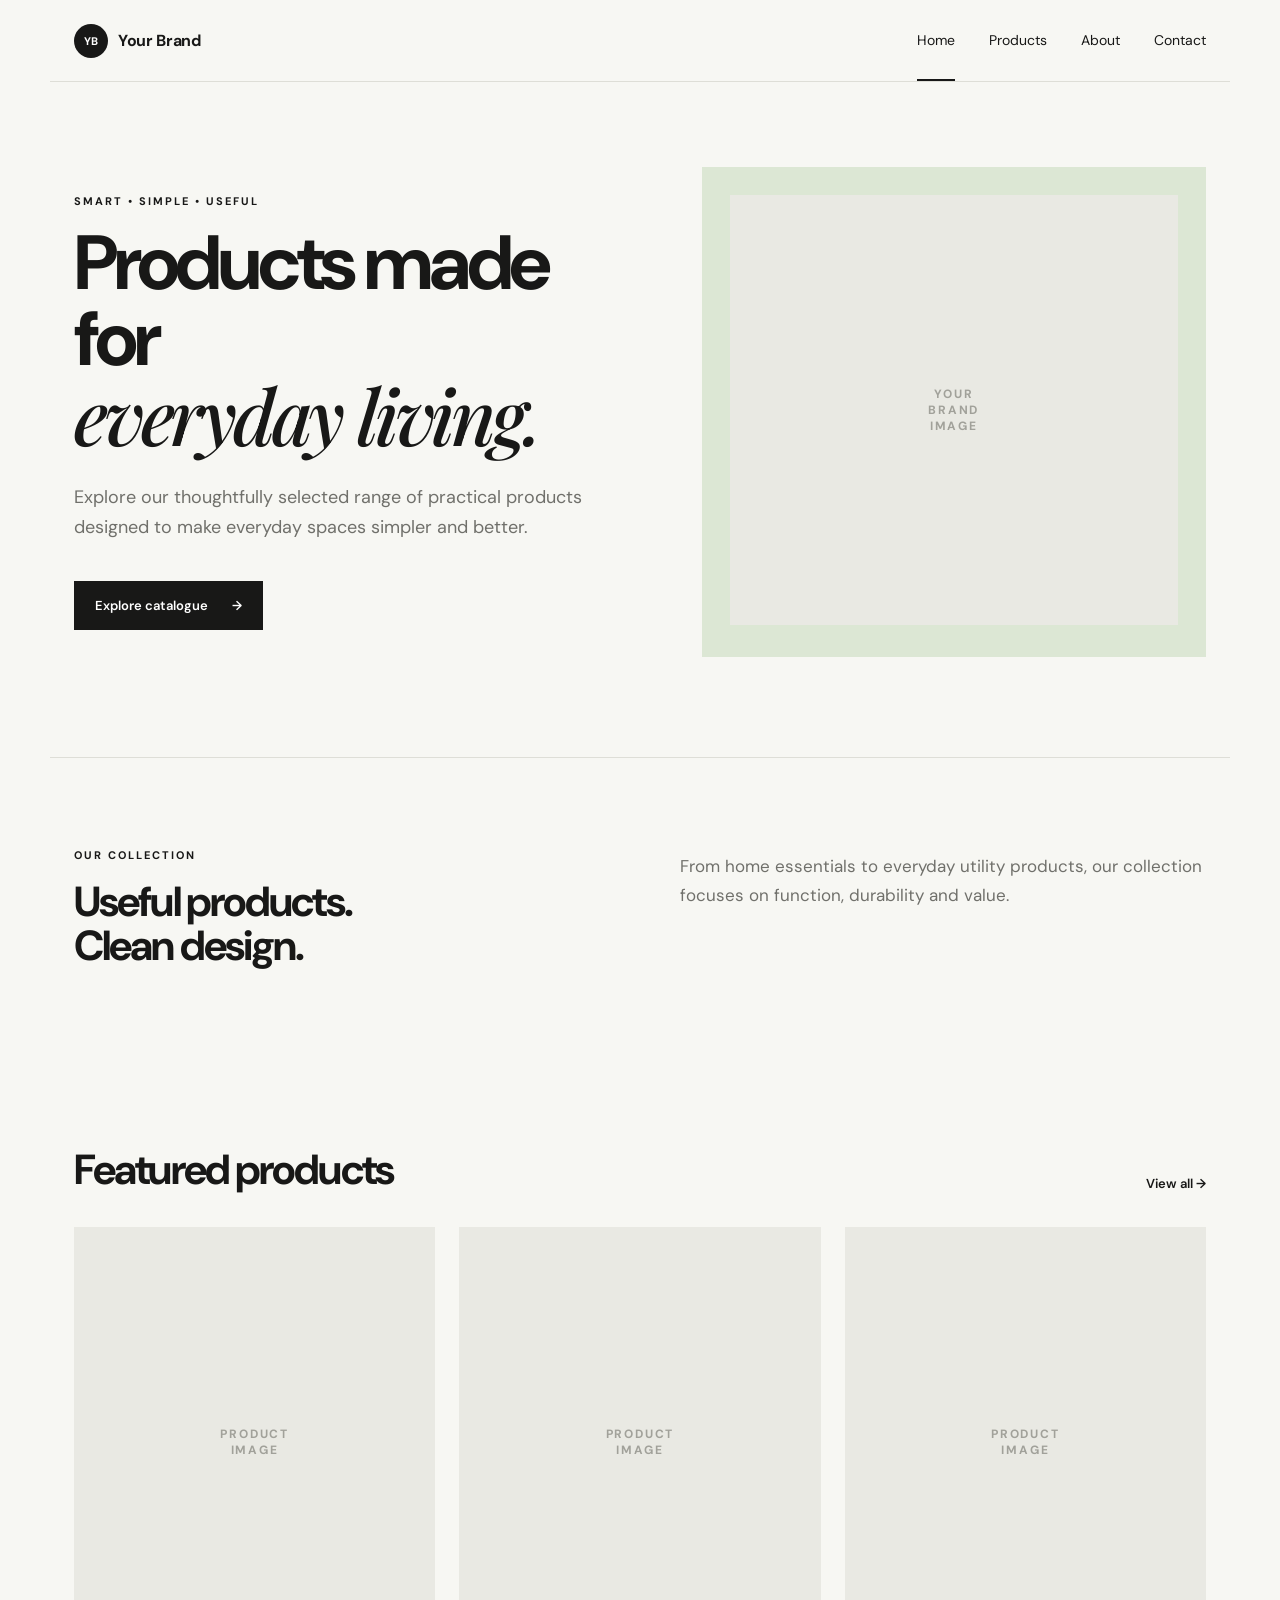
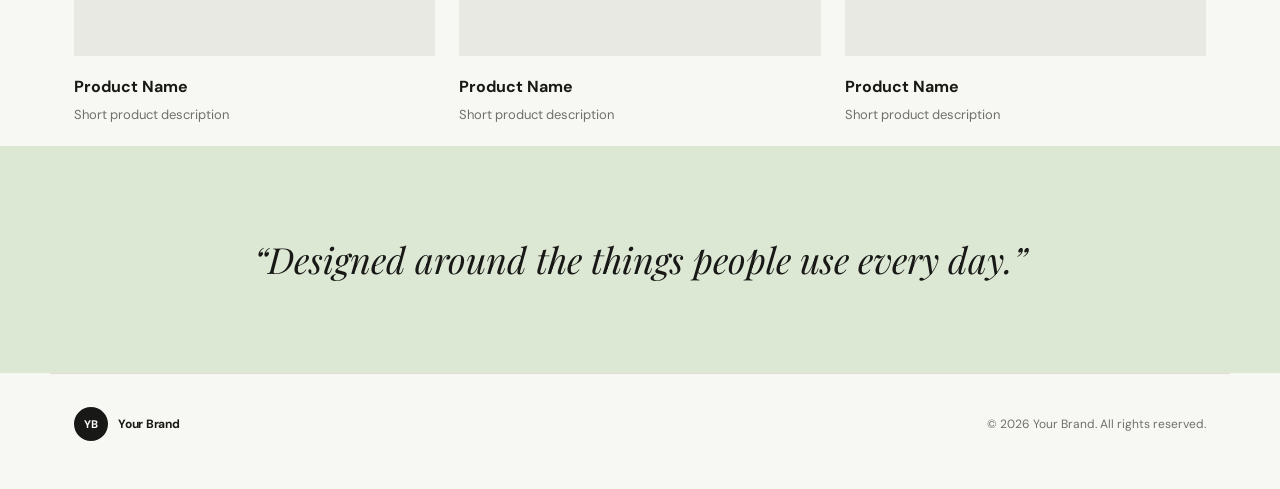
==== commit 649f94da: "changed the template" ====
--- a/index.html
+++ b/index.html
@@ -1,382 +1,52 @@
-<!DOCTYPE html>
-<html lang="en">
-    <head>
-        <meta charset="utf-8">
-        <meta http-equiv="X-UA-Compatible" content="IE=edge">
-        <meta name="viewport" content="width=device-width, initial-scale=1">
-        <!-- The above 3 meta tags *must* come first in the head; any other head content must come *after* these tags -->
-        <title>AutoMe Solutions</title>
-
-        <!-- Bootstrap -->
-        <link href="bootstrap/css/bootstrap.min.css" rel="stylesheet">
-
-        <!--plugins css-->
-        <link href="css/owl.carousel.css" rel="stylesheet">
-        <link href="css/owl.theme.css" rel="stylesheet">
-        <link href="css/flexslider.css" rel="stylesheet">
-        <link href="css/animate.css" rel="stylesheet">
-        <link href="font-awesome/css/font-awesome.min.css" rel="stylesheet">
-        <!--Revolution slider css-->
-        <link href="rs-plugin/css/settings.css" rel="stylesheet" type="text/css" media="screen">
-        <link href="css/rev-style.css" rel="stylesheet" type="text/css" media="screen">
-        <!--custom css for only medial template-->
-        <link href="css/medical.css" type="text/css" rel="stylesheet">
-
-        <!-- HTML5 shim and Respond.js for IE8 support of HTML5 elements and media queries -->
-        <!-- WARNING: Respond.js doesn't work if you view the page via file:// -->
-        <!--[if lt IE 9]>
-          <script src="https://oss.maxcdn.com/html5shiv/3.7.2/html5shiv.min.js"></script>
-          <script src="https://oss.maxcdn.com/respond/1.4.2/respond.min.js"></script>
-        <![endif]-->
-    </head>
-    <body>
-        <div class="container">
-            <div class="top-bar">
-                <div class="row">
-                    <div class="col-md-7 hidden-xs hidden-sm">
-                        <!--<span><i class="pe-7s-phone"></i> +91 8130883531</span>-->
-                    </div> 
-                    <div class="col-md-5 text-right">
-                        <div class="top-bar-right">
-<!--
-                            <a href="#" class="social-icon-sm si-border-round si-facebook">
-                                <i class="fa fa-facebook"></i>
-                                <i class="fa fa-facebook"></i>
-                            </a>
--->
-                            <a href="https://www.linkedin.com/company/autome-solutions/" class="social-icon-sm si-border-round si-twitter">
-                                <i class="fa fa-linkedin"></i>
-                                <i class="fa fa-linkedin"></i>
-                            </a>
-                            <a href="mailto:info@automesolutions.com" class="social-icon-sm si-border-round si-g-plus">
-                                <i class="fa fa-envelope"></i>
-                                <i class="fa fa-envelope"></i>
-                            </a>
-                            <a href="mailto:info@automesolutions.com" class="appointment">Connect with us</a>
-                        </div>
-
-                    </div>
-                </div>
-            </div>
-        </div>
-        <!-- Static navbar -->
-        <nav class="navbar navbar-default navbar-static-top">
-            <div class="container">
-                <div class="navbar-header">
-                    <button type="button" class="navbar-toggle collapsed" data-toggle="collapse" data-target="#navbar" aria-expanded="false" aria-controls="navbar">
-                        <span class="sr-only">Toggle navigation</span>
-                        <span class="icon-bar"></span>
-                        <span class="icon-bar"></span>
-                        <span class="icon-bar"></span>
-                    </button>
-                    <a class="navbar-brand" href="index.html"><img src="img/logo.png" alt=""></a>
-                </div>
-                <div id="navbar" class="navbar-collapse collapse">
-                    <ul class="nav navbar-nav navbar-right">
-                        <li class="active"><a href="index.html">Home</a></li>
-                        <li><a href="about.html">About us</a></li>
-                        <li><a href="services.html">Specializations</a></li>
-                        <!-- <li class="dropdown">
-                            <a href="#" class="dropdown-toggle" data-toggle="dropdown" role="button" aria-haspopup="true" aria-expanded="false"> Specialisations <span class="caret"></span></a>
-                            <ul class="dropdown-menu">
-                                <li><a href="services.html">Adobe Experience Manager</a></li>
-                                <li><a href="services.html">Adobe Target</a></li>
-                                <li><a href="services.html">Adobe Analytics </a></li>
-                                <li><a href="services.html">Livefyre Integration</a></li>
-                                <li><a href="services.html">Java / J2EE Projects</a></li>
-                                <li><a href="services.html">UI/UX Design</a></li>
-                                <li><a href="services.html">Progressive web applications </a></li>
-                                <li><a href="services.html">Mobile Applications</a></li>
-                                <li><a href="services.html">Spring</a></li>
-                                <li><a href="services.html">Struts</a></li>
-                                <li><a href="services.html">Digital Marketing Strategy </a></li>
-                                <li><a href="services.html">Omni-channel experience</a></li>
-                                
-                            </ul>
-                        </li> -->
-                        <li><a href="contact.html">Contact us</a></li>
-                    </ul>
-                </div><!--/.nav-collapse -->
-            </div><!--/.container-fluid -->
-        </nav>
-
-        <!--rev slider start-->
-
-        <div class="fullwidthbanner">
-            <div class="tp-banner">
-                <ul>
-                    <li data-transition="fade" data-slotamount="5" data-masterspeed="1000" data-title="Digital Transformation">
-                        <!-- MAIN IMAGE -->
-                        <img src="img/carousel_3.jpg"  alt="darkblurbg"  data-bgfit="cover" data-bgposition="left top" data-bgrepeat="no-repeat">
-
-
-
-                        <div class="caption slider-title light sft"
-                             data-x="50"
-                             data-y="160"
-                             data-speed="1000"
-                             data-start="1000"
-                             data-easing="easeOutExpo">
-                            Digital Transformation for<br>
-                            <span class="colored-text">Businesses</span>
-                        </div>
-
-
-
-                        <div class="caption slider-caption light sfl"
-                             data-x="50"
-                             data-y="310"
-                             data-speed="1000"
-                             data-start="1800"
-                             data-easing="easeOutExpo">
-                            We transform businesses leveraging cutting edge  <br>
-                             Digital Technologies.
-                        </div>
-                        <div class="caption sfb rev-buttons tp-resizeme"
-                             data-x="50"
-                             data-y="380"
-                             data-speed="500"
-                             data-start="1800"
-                             data-easing="Sine.easeOut">
-                            <a href="services.html" class="btn btn-theme-bg btn-lg">Know More<i class="pe-7s-right-arrow"></i></a>
-                        </div>
-                    </li>
-                    <!-- SLIDE -->
-                    <li data-transition="fade" data-slotamount="5" data-masterspeed="1000" data-title="Beautiful Experiences">
-                        <!-- MAIN IMAGE -->
-                        <img src="img/carousel_1.jpg"  alt="darkblurbg"  data-bgfit="cover" data-bgposition="left top" data-bgrepeat="no-repeat">
-                        <div class="caption slider-title dark sft"
-                             data-x="50"
-                             data-y="160"
-                             data-speed="1000"
-                             data-start="1000"
-                             data-easing="easeOutExpo">
-                            Creating beautiful <br>
-                            <span class="colored-text">Experiences</span>
-                        </div>
-
-
-
-                        <div class="caption slider-caption dark sfl"
-                             data-x="50"
-                             data-y="310"
-                             data-speed="1000"
-                             data-start="1800"
-                             data-easing="easeOutExpo">
-                            We are a digital agency with deep roots in technology <br> to create great experiences.  
-                        </div>
-                        <div class="caption sfb rev-buttons tp-resizeme"
-                             data-x="50"
-                             data-y="380"
-                             data-speed="500"
-                             data-start="1800"
-                             data-easing="Sine.easeOut">
-                            <a href="services.html" class="btn btn-theme-bg btn-lg">Know More <i class="pe-7s-right-arrow"></i></a>
-                        </div>
-
-
-
-                    </li>
-                    <!-- SLIDE -->
-                    <li data-transition="fade" data-slotamount="5" data-masterspeed="1000" data-title="Great team">
-                        <!-- MAIN IMAGE -->
-                        <img src="img/carousel_2.jpg"  alt="darkblurbg"  data-bgfit="cover" data-bgposition="left top" data-bgrepeat="no-repeat">
-
-
-
-                        <div class="caption slider-title light sft"
-                             data-x="50"
-                             data-y="160"
-                             data-speed="1000"
-                             data-start="1000"
-                             data-easing="easeOutExpo">
-                            Experienced team that<br>
-                            <span class="colored-text">You can trust</span>
-                        </div>
-
-
-
-                        <div class="caption slider-caption light sfl"
-                             data-x="50"
-                             data-y="310"
-                             data-speed="1000"
-                             data-start="1800"
-                             data-easing="easeOutExpo">
-                            We are a team of experts &amp; enthusiasts,  <br>
-                             passionate about latest digital technologies.
-                        </div>
-                        <div class="caption sfb rev-buttons tp-resizeme"
-                             data-x="50"
-                             data-y="380"
-                             data-speed="500"
-                             data-start="1800"
-                             data-easing="Sine.easeOut">
-                            <a href="services.html" class="btn btn-theme-bg btn-lg">Know More <i class="pe-7s-right-arrow"></i></a>
-                        </div>
-                    </li>
-                </ul>
-            </div>
-        </div><!--full width banner-->
-        <!--revolution end-->
-
-        <div class="divide70"></div>
-        <div class="container">
-            <div class="row center-title">
-                <div class="col-md-8 col-md-offset-2 clearfix text-center wow animated fadeInUp">
-                    <h2>Our Services</h2>
-<!--
-                    <p>
-                        Lorem ipsum dolor sit amet, consectetuer adipiscing elit, sed diam nonummy nibh euismod tincidunt ut laoreet dolore magna aliquam erat volutpat.
-                    </p>
--->
-                    <!--                   -->
-                </div>
-            </div>
-            <div class="row">
-                <div class="col-sm-6 col-md-3 margin30">
-                    <div class="service-box wow animated fadeIn" data-wow-delay="0.1s">
-                         <i class="icon_logo"><img src="img/icon.png" /></i>
-                        <h4>Digital Transformation</h4>
-                        <p>
-                            Digital transformation goals? We can help get you there. 
-                        </p>
-                    </div>
-                </div><!--service column-->
-                <div class="col-sm-6 col-md-3 margin30">
-                    <div class="service-box wow animated fadeIn" data-wow-delay="0.2s">
-                         <i class="icon_logo"><img src="img/icon.png" /></i>
-                        <h4>Digital Marketing Strategy</h4>
-                        <p>
-                            More prospects to your website, convert them into leads &amp; finally into sales. 
-                        </p>
-                    </div>
-                </div><!--service column-->
-                <div class="col-sm-6 col-md-3 margin30">
-                    <div class="service-box wow animated fadeIn" data-wow-delay="0.3s">
-                         <i class="icon_logo"><img src="img/icon.png" /></i>
-                        <h4>Creative<br> Experiences</h4>
-                        <p>
-                            Bringing your idea to reality by creating stunning experiences for your users.
-                        </p>
-                    </div>
-                </div><!--service column-->
-                <div class="col-sm-6 col-md-3 margin30">
-                    <div class="service-box wow animated fadeIn" data-wow-delay="0.4s">
-                         <i class="icon_logo"><img src="img/icon.png" /></i>
-                        <h4>Mobile <br> Applications</h4>
-                        <p>
-                            Built custom Mobile Apps For Your Business Without The Hassle 
-                        </p>
-                    </div>
-                </div><!--service column-->
-            </div>
-            <div class="divide20"></div>
-            <div class="text-center">
-                <a href="services.html" class="btn btn-lg btn-theme-bg">View our Services <i class="pe-7s-right-arrow"></i></a>
-            </div>
-        </div>
-        <div class="divide60"></div>
-
-
-        <div class="cta-newsletter">
-            <div class="container">
-                <div class="row">
-                    <div class="col-sm-8 col-sm-offset-2 text-center">
-                        <h3>Subscribe to Newsletter</h3>
-                        <p>Subscribe to our newsletter and get latest news from us</p>
-                        <form class="form-inline assan-newsletter">
-                            <div class="form-group">
-                                <input type="text" name="email" class="form-control" id="email" placeholder="Your email">
-                            </div>
-                            <button type="submit" name="submit" class="btn btn-theme-bg btn-lg">Subscribe</button>
-                        </form>
-                    </div>
-                </div>
-            </div>
-        </div>
-
-        <footer class="footer">
-            <div class="container">
-                <div class="row">
-                    
-					<div class="col-md-3 margin30">
-                        <h3>Quick links</h3>
-                        <ul class="list-unstyled quick-links">
-                            <li><a href="index.html">Home</a></li>
-                            <li><a href="about.html">About us</a></li>
-                            <li><a href="contact.html">Contact</a></li>
-                            <li><a href="#">Privacy & policy</a></li>
-                            <li><a href="#">Terms & conditions</a></li>
-                        </ul>
-                    </div>
-                    <div class="col-md-3 margin30">
-                        <h3>Our Services</h3>
-                        <ul class="list-unstyled latest-news">
-                            
-                            <li>
-                                <a href="#">Digital Marketing</a>
-                            </li>
-                            <li>
-                                <a href="#">Digital Asset Management</a>
-                            </li>  
-                            <li>
-                                <a href="#">Digital Transformation</a>
-                            </li>
-                            <li>
-                                <a href="#">Creative Experience Design</a>
-                            </li>                        
-                        </ul>
-                    </div>
-                    <div class="col-md-3 margin30">
-                        <h3>Quick Contact</h3>
-                        <ul class="list-unstyled contact-details">
-                            <li class="clearfix">
-                                <i class="pe-7s-home"></i>
-                                <p>
-                                    C 502, E 10 B SECTOR-61, NOIDA, Gautam Buddha Nagar, Uttar Pradesh 201301
-                                </p>
-                            </li>
-                        <!--    <li class="clearfix">
-                                <i class="pe-7s-phone"></i>
-                                <p>
-                                    +91 8130883531
-                                </p>
-                            </li> -->
-                            <li class="clearfix">
-                                <i class="pe-7s-mail"></i>
-                                <p>
-                                    info@automesolutions.com
-                                </p>
-                            </li>
-                        </ul>
-                    </div>
-                    <div class="col-md-3 margin30 foot_logo" >
-                        <img src="img/logo_white.png"  />
-                        
-
-                    </div><!--col-->
-                </div>
-            </div>
-            <div class="footer-copyright">
-                <div class="container">
-                    <span>Copyright &copy; 2023. All right reserved.</span>
-                </div>
-            </div>
-        </footer>
-
-        <script src="js/jquery.min.js"></script>
-        <script src="js/jquery-migrate.min.js"></script>
-        <script src="bootstrap/js/bootstrap.min.js"></script>
-        <script src="js/pace.min.js" type="text/javascript"></script>
-        <script src="js/jquery.flexslider-min.js" type="text/javascript"></script>
-        <script src="js/jquery.stellar.min.js" type="text/javascript"></script>
-        <script src="js/jquery.magnific-popup.min.js" type="text/javascript"></script>
-        <script src="js/wow.min.js" type="text/javascript"></script>
-
-        <!--revolution slider plugins-->
-        <script src="rs-plugin/js/jquery.themepunch.tools.min.js" type="text/javascript"></script>
-        <script src="rs-plugin/js/jquery.themepunch.revolution.min.js" type="text/javascript"></script>
-        <script type="text/javascript" src="js/revolution-custom.js"></script>
-        <script src="js/medical-custom.js" type="text/javascript"></script>
-    </body>
+<!doctype html>
+<html lang="en">
+<head>
+  <meta charset="utf-8">
+  <meta name="viewport" content="width=device-width, initial-scale=1">
+  <title>Your Brand | Everyday Products</title>
+  <meta name="description" content="A clean catalogue website for Your Brand.">
+  <link rel="stylesheet" href="style.css">
+</head>
+<body>
+<header class="site-header">
+  <a class="logo" href="index.html"><span class="logo-mark">YB</span><span>Your Brand</span></a>
+  <nav><a class="active" href="index.html">Home</a><a href="products.html">Products</a><a href="about.html">About</a><a href="contact.html">Contact</a></nav>
+  <button class="menu" aria-label="Open menu">☰</button>
+</header>
+
+<main>
+  <section class="hero">
+    <div class="hero-copy">
+      <p class="eyebrow">SMART • SIMPLE • USEFUL</p>
+      <h1>Products made for<br><em>everyday living.</em></h1>
+      <p class="lead">Explore our thoughtfully selected range of practical products designed to make everyday spaces simpler and better.</p>
+      <a class="button" href="products.html">Explore catalogue <span>→</span></a>
+    </div>
+    <div class="hero-card">
+      <div class="placeholder-image">YOUR<br>BRAND<br>IMAGE</div>
+    </div>
+  </section>
+
+  <section class="intro section">
+    <div><p class="eyebrow">OUR COLLECTION</p><h2>Useful products.<br>Clean design.</h2></div>
+    <p>From home essentials to everyday utility products, our collection focuses on function, durability and value.</p>
+  </section>
+
+  <section class="featured section">
+    <div class="section-heading"><h2>Featured products</h2><a href="products.html">View all →</a></div>
+    <div class="product-grid">
+      <article class="product-card"><div class="product-image">PRODUCT<br>IMAGE</div><h3>Product Name</h3><p>Short product description</p></article>
+      <article class="product-card"><div class="product-image">PRODUCT<br>IMAGE</div><h3>Product Name</h3><p>Short product description</p></article>
+      <article class="product-card"><div class="product-image">PRODUCT<br>IMAGE</div><h3>Product Name</h3><p>Short product description</p></article>
+    </div>
+  </section>
+
+  <section class="statement">
+    <p>“Designed around the things people use every day.”</p>
+  </section>
+</main>
+
+<footer><div class="logo"><span class="logo-mark">YB</span><span>Your Brand</span></div><p>© 2026 Your Brand. All rights reserved.</p></footer>
+<script src="script.js"></script>
+</body>
 </html>
--- a/style.css
+++ b/style.css
@@ -0,0 +1,5 @@
+@import url('https://fonts.googleapis.com/css2?family=DM+Sans:wght@400;500;600;700&family=Playfair+Display:ital,wght@0,500;0,600;1,500&display=swap');
+:root{--ink:#181817;--muted:#70706b;--line:#deded7;--paper:#f7f7f3;--accent:#dce7d4;--max:1180px}
+*{box-sizing:border-box}html{scroll-behavior:smooth}body{margin:0;background:var(--paper);color:var(--ink);font-family:"DM Sans",Arial,sans-serif}a{color:inherit;text-decoration:none}.site-header{height:82px;max-width:var(--max);margin:auto;padding:0 24px;display:flex;align-items:center;justify-content:space-between;border-bottom:1px solid var(--line)}.logo{display:flex;align-items:center;gap:10px;font-weight:700;letter-spacing:-.02em}.logo-mark{display:grid;place-items:center;width:34px;height:34px;background:var(--ink);color:white;border-radius:50%;font-size:11px}.site-header nav{display:flex;gap:34px;font-size:14px}.site-header nav a{padding:30px 0;border-bottom:2px solid transparent}.site-header nav a.active{border-color:var(--ink)}.menu{display:none;background:none;border:0;font-size:24px}
+.hero{max-width:var(--max);margin:auto;padding:85px 24px 100px;display:grid;grid-template-columns:1.05fr .95fr;gap:70px;align-items:center}.eyebrow{font-size:11px;letter-spacing:.18em;font-weight:700;margin:0 0 18px}.hero h1,.page-hero h1{font-size:clamp(48px,6vw,78px);line-height:.98;letter-spacing:-.055em;margin:0 0 25px}.hero h1 em,.page-hero h1 em{font-family:"Playfair Display",serif;font-weight:500}.lead{font-size:18px;line-height:1.65;color:var(--muted);max-width:570px}.button{display:inline-flex;gap:24px;align-items:center;margin-top:20px;background:var(--ink);color:white;padding:16px 21px;border:0;font:600 13px "DM Sans";cursor:pointer}.hero-card{background:var(--accent);padding:28px;min-height:490px}.placeholder-image,.product-image,.about-image{height:100%;min-height:430px;display:grid;place-items:center;text-align:center;background:#e9e9e3;color:#a1a19a;font-size:12px;letter-spacing:.15em;font-weight:700}.section{max-width:var(--max);margin:auto;padding:90px 24px}.intro{display:grid;grid-template-columns:1fr 1fr;gap:80px;border-top:1px solid var(--line)}h2{font-size:42px;line-height:1.05;letter-spacing:-.045em;margin:0}.intro>p{color:var(--muted);font-size:17px;line-height:1.7;margin-top:4px}.section-heading{display:flex;justify-content:space-between;align-items:end;margin-bottom:35px}.section-heading a{font-size:13px;font-weight:600}.product-grid{display:grid;grid-template-columns:repeat(3,1fr);gap:24px}.product-image{min-height:360px;margin-bottom:20px}.product-card h3{margin:0 0 8px;font-size:16px}.product-card p{color:var(--muted);font-size:13px;line-height:1.5;margin:0}.statement{background:var(--accent);padding:90px 24px;text-align:center}.statement p{max-width:850px;margin:auto;font:italic 36px/1.3 "Playfair Display",serif}.page-hero{max-width:var(--max);margin:auto;padding:100px 24px 80px}.page-hero p:last-child{max-width:650px;color:var(--muted);font-size:17px;line-height:1.65}.filters{display:flex;gap:10px;margin-bottom:40px}.filter{border:1px solid var(--line);background:transparent;padding:10px 18px;border-radius:100px;cursor:pointer}.filter.active{background:var(--ink);color:white;border-color:var(--ink)}.catalog-grid .product-image{min-height:330px}.tag{font-size:10px;letter-spacing:.15em;font-weight:700;color:#777;margin-bottom:9px}.about-layout{display:grid;grid-template-columns:1fr 1fr;gap:80px;border-top:1px solid var(--line)}.about-image{min-height:500px}.about-layout h2{margin-bottom:25px}.about-layout p:not(.eyebrow){color:var(--muted);line-height:1.75}.values{display:grid;grid-template-columns:repeat(3,1fr);gap:25px;border-top:1px solid var(--line)}.values>div{padding:25px 0;border-top:2px solid var(--ink)}.values span{font-size:12px;color:var(--muted)}.values h3{margin:45px 0 10px;font-size:20px}.values p{color:var(--muted);font-size:14px}.contact-layout{display:grid;grid-template-columns:.8fr 1.2fr;gap:100px;border-top:1px solid var(--line)}.contact-details{display:flex;flex-direction:column;gap:50px}.contact-details a,.contact-details p{font-size:18px;margin:0}.contact-details .eyebrow{display:block;margin-bottom:10px;color:var(--muted)}form{display:flex;flex-direction:column;gap:22px}label{font-size:13px;font-weight:600;display:flex;flex-direction:column;gap:9px}input,textarea{font:400 15px "DM Sans";border:1px solid var(--line);background:white;padding:14px;outline:none}input:focus,textarea:focus{border-color:var(--ink)}form .button{align-self:flex-start}.form-note{font-size:11px;color:var(--muted)}footer{max-width:var(--max);margin:auto;border-top:1px solid var(--line);padding:30px 24px 45px;display:flex;justify-content:space-between;align-items:center;font-size:12px;color:var(--muted)}footer .logo{color:var(--ink)}
+@media(max-width:760px){.site-header{height:70px}.site-header nav{display:none}.menu{display:block}.hero{grid-template-columns:1fr;padding-top:55px;gap:40px}.hero-card{min-height:330px}.placeholder-image{min-height:275px}.intro,.about-layout,.contact-layout{grid-template-columns:1fr;gap:40px}.product-grid,.values{grid-template-columns:1fr}.product-image{min-height:320px}.section{padding:65px 24px}.page-hero{padding:65px 24px 50px}.page-hero h1{font-size:54px}.filters{overflow:auto}.statement p{font-size:28px}footer{align-items:flex-start;gap:20px;flex-direction:column}}
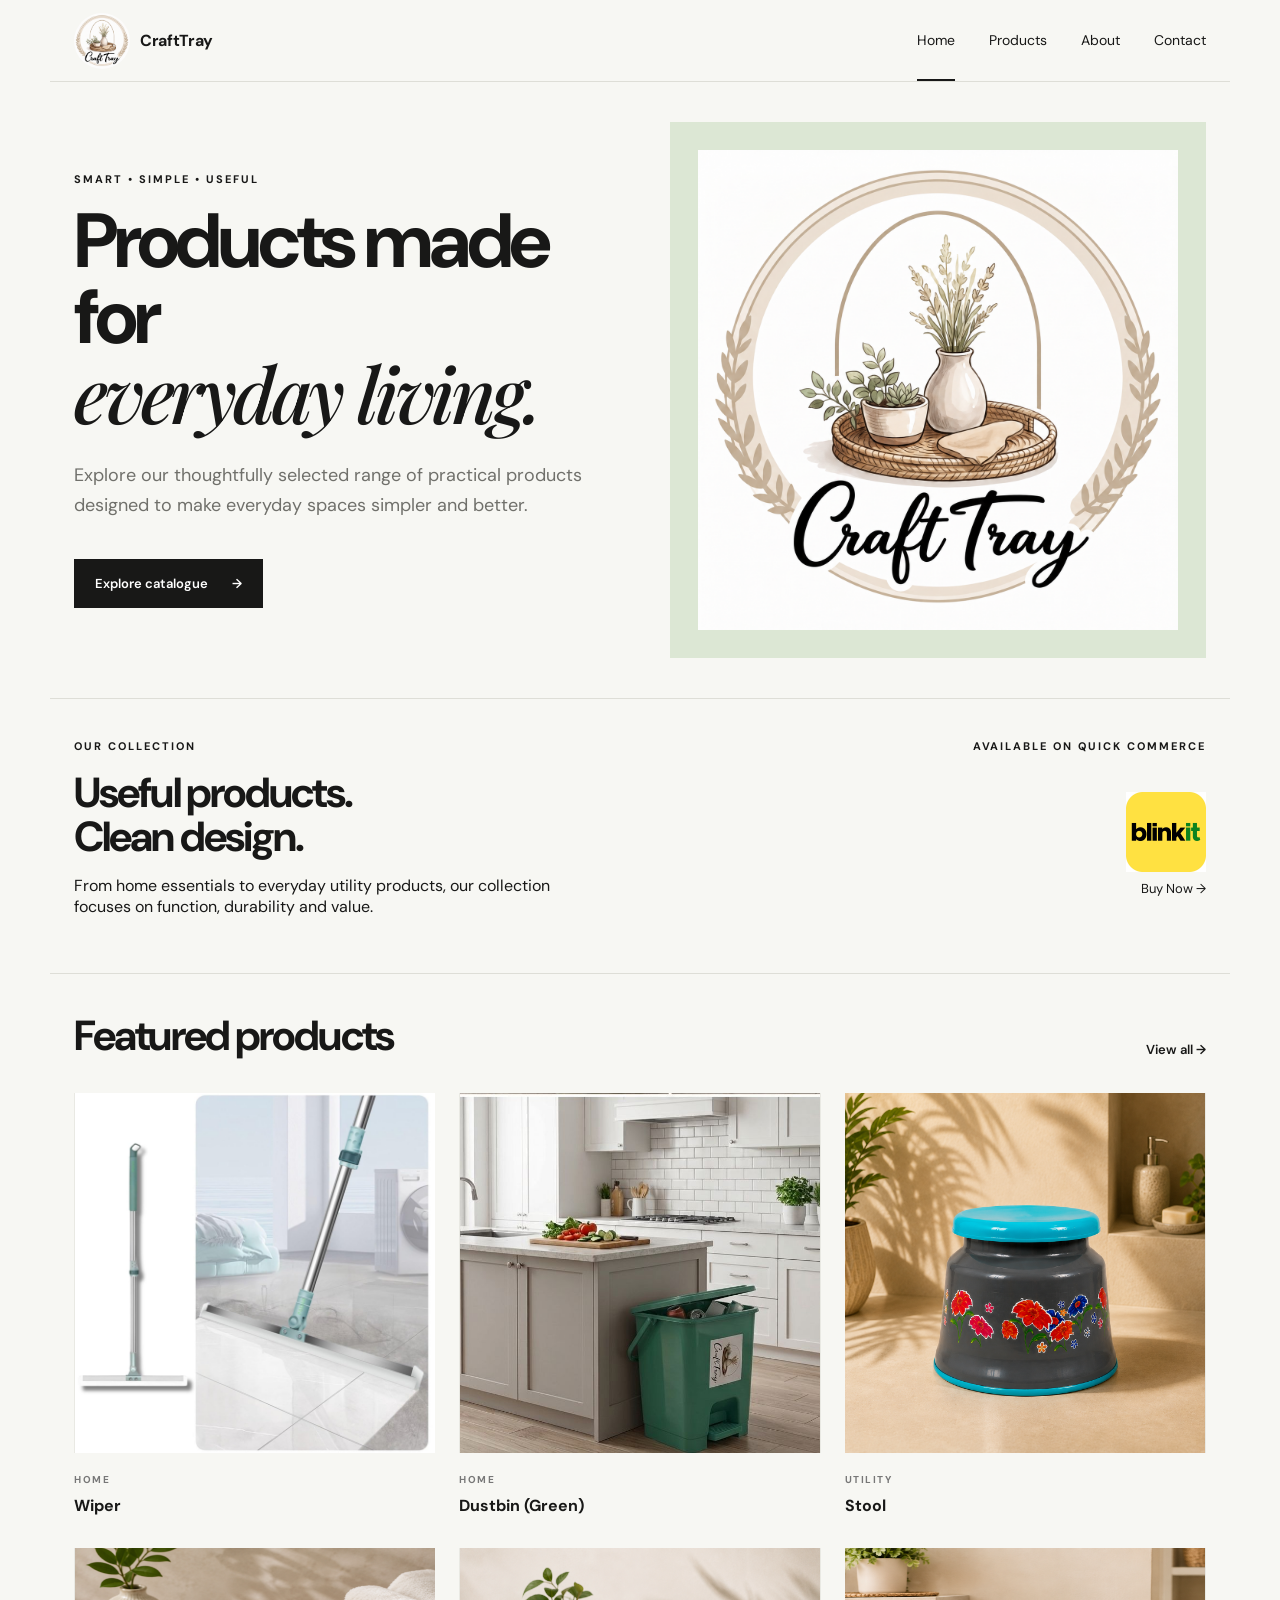
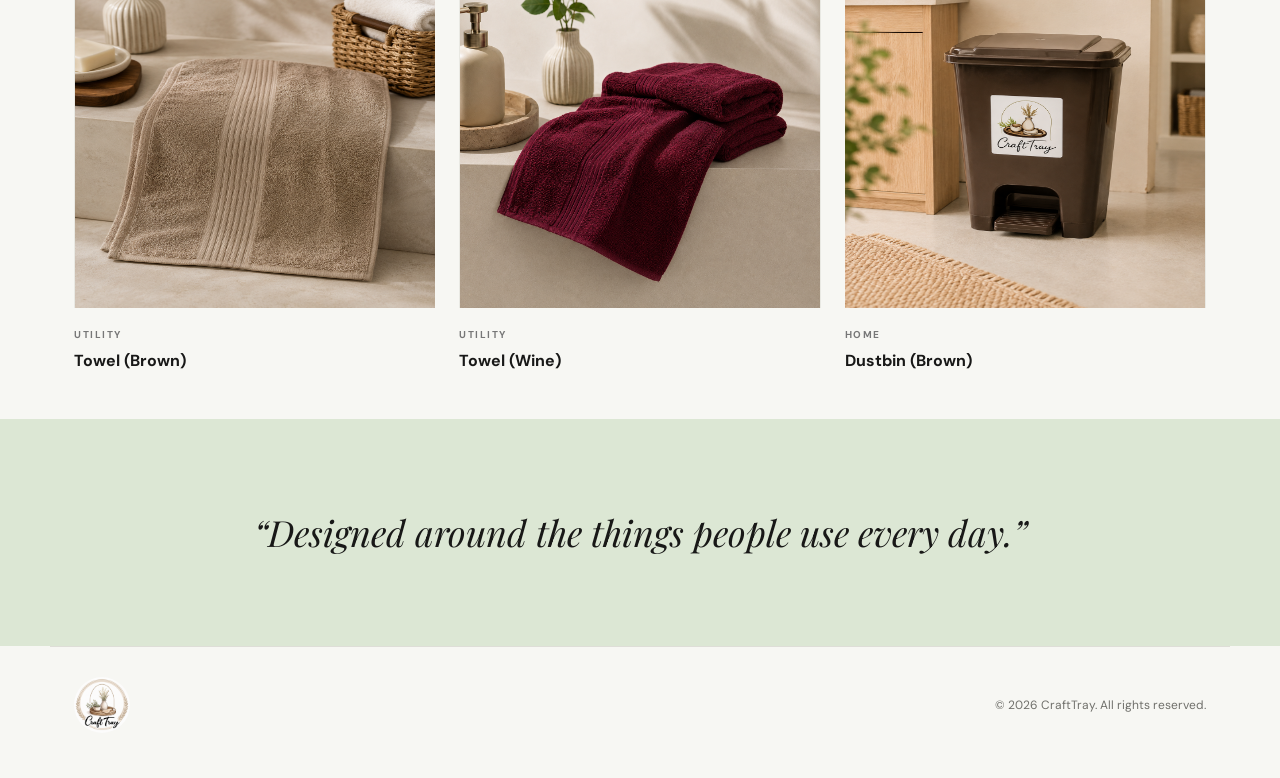
==== commit 6649d602: "Made complete changes" ====
--- a/index.html
+++ b/index.html
@@ -1,5 +1,6 @@
 <!doctype html>
 <html lang="en">
+
 <head>
   <meta charset="utf-8">
   <meta name="viewport" content="width=device-width, initial-scale=1">
@@ -7,46 +8,107 @@
   <meta name="description" content="A clean catalogue website for Your Brand.">
   <link rel="stylesheet" href="style.css">
 </head>
+
 <body>
-<header class="site-header">
-  <a class="logo" href="index.html"><span class="logo-mark">YB</span><span>Your Brand</span></a>
-  <nav><a class="active" href="index.html">Home</a><a href="products.html">Products</a><a href="about.html">About</a><a href="contact.html">Contact</a></nav>
-  <button class="menu" aria-label="Open menu">☰</button>
-</header>
+  <header class="site-header">
+    <a class="logo" href="index.html">
+      <div class="logo-top-nav">
+        <img src="images/crafttray-logo.png" alt="CraftTray Logo">
+      </div>
+      <div class="logo-top-nav-text">CraftTray</div>
+    </a>
+    <nav><a class="active" href="index.html">Home</a><a href="products.html">Products</a><a
+        href="about.html">About</a><a href="contact.html">Contact</a></nav>
+    <button class="menu" aria-label="Open menu">☰</button>
+  </header>
 
-<main>
-  <section class="hero">
-    <div class="hero-copy">
-      <p class="eyebrow">SMART • SIMPLE • USEFUL</p>
-      <h1>Products made for<br><em>everyday living.</em></h1>
-      <p class="lead">Explore our thoughtfully selected range of practical products designed to make everyday spaces simpler and better.</p>
-      <a class="button" href="products.html">Explore catalogue <span>→</span></a>
+  <main>
+    <section class="hero">
+      <div class="hero-copy">
+        <p class="eyebrow">SMART • SIMPLE • USEFUL</p>
+        <h1>Products made for<br><em>everyday living.</em></h1>
+        <p class="lead">Explore our thoughtfully selected range of practical products designed to make everyday spaces
+          simpler and better.</p>
+        <a class="button" href="products.html">Explore catalogue <span>→</span></a>
+      </div>
+      <div class="hero-card">
+        <div class="placeholder-image"><img src="images/crafttray-logo.png" alt="CraftTray Brand" height="480px"
+            width="480px"></div>
+      </div>
+    </section>
+
+    <section class="intro section">
+      <div>
+        <p class="eyebrow">OUR COLLECTION</p>
+        <h2>Useful products.<br>Clean design.</h2>
+        <p>From home essentials to everyday utility products, our collection focuses on function, durability and value.</p>
+      </div>
+      <div class = "quick-commerce">
+        <p class="eyebrow">AVAILABLE ON QUICK COMMERCE</p>
+        <br>
+        <img src="images/blinkit.jpeg"><br>
+        <a class="commerce-cta" href="https://blinkit.com/s/?q=crafttray">Buy Now →</a>
+      </div>
+    </section>
+
+    <section class="featured section">
+      <div class="section-heading">
+        <h2>Featured products</h2><a href="products.html">View all →</a>
+      </div>
+      <div class="product-grid">
+        <article class="product-card" data-category="home">
+          <div class="product-image"><img src="images/wiper.jpeg" alt="Wiper"></div>
+          <div class="tag">HOME</div>
+          <h3>Wiper</h3>
+         <!--  <p>Short description of the product and its key benefit.</p> -->
+        </article>
+        <article class="product-card" data-category="home">
+          <div class="product-image"><img src="images/green-dustbin.jpeg" alt="Dustbin"></div>
+          <div class="tag">HOME</div>
+          <h3>Dustbin (Green)</h3>
+          <!-- <p>Short description of the product and its key benefit.</p> -->
+        </article>
+        <article class="product-card" data-category="utility">
+          <div class="product-image"><img src="images/stool.png" alt="Stool"></div>
+          <div class="tag">UTILITY</div>
+          <h3>Stool</h3>
+         <!--  <p>Short description of the product and its key benefit.</p> -->
+        </article>
+        <article class="product-card" data-category="utility">
+          <div class="product-image"><img src="images/brown-towel.png" alt="Towel"></div>
+          <div class="tag">UTILITY</div>
+          <h3>Towel (Brown)</h3>
+         <!--  <p>Short description of the product and its key benefit.</p> -->
+        </article>
+        <article class="product-card" data-category="utility">
+          <div class="product-image"><img src="images/wine-towel.png" alt="Towel"></div>
+          <div class="tag">UTILITY</div>
+          <h3>Towel (Wine)</h3>
+         <!--  <p>Short description of the product and its key benefit.</p> -->
+        </article>
+        <article class="product-card" data-category="home">
+          <div class="product-image"><img src="images/brown-dustbin.png" alt="Dustbin"></div>
+          <div class="tag">HOME</div>
+          <h3>Dustbin (Brown)</h3>
+         <!--  <p>Short description of the product and its key benefit.</p> -->
+        </article>
+      </div>
+    </section>
+
+    <section class="statement">
+      <p>“Designed around the things people use every day.”</p>
+    </section>
+  </main>
+
+  <footer>
+    <div class="logo">
+      <div class="logo-footer">
+        <img src="images/crafttray-logo.png" alt="CraftTray Logo">
+      </div>
     </div>
-    <div class="hero-card">
-      <div class="placeholder-image">YOUR<br>BRAND<br>IMAGE</div>
-    </div>
-  </section>
+    <p>© 2026 CraftTray. All rights reserved.</p>
+  </footer>
+  <script src="script.js"></script>
+</body>
 
-  <section class="intro section">
-    <div><p class="eyebrow">OUR COLLECTION</p><h2>Useful products.<br>Clean design.</h2></div>
-    <p>From home essentials to everyday utility products, our collection focuses on function, durability and value.</p>
-  </section>
-
-  <section class="featured section">
-    <div class="section-heading"><h2>Featured products</h2><a href="products.html">View all →</a></div>
-    <div class="product-grid">
-      <article class="product-card"><div class="product-image">PRODUCT<br>IMAGE</div><h3>Product Name</h3><p>Short product description</p></article>
-      <article class="product-card"><div class="product-image">PRODUCT<br>IMAGE</div><h3>Product Name</h3><p>Short product description</p></article>
-      <article class="product-card"><div class="product-image">PRODUCT<br>IMAGE</div><h3>Product Name</h3><p>Short product description</p></article>
-    </div>
-  </section>
-
-  <section class="statement">
-    <p>“Designed around the things people use every day.”</p>
-  </section>
-</main>
-
-<footer><div class="logo"><span class="logo-mark">YB</span><span>Your Brand</span></div><p>© 2026 Your Brand. All rights reserved.</p></footer>
-<script src="script.js"></script>
-</body>
 </html>
--- a/style.css
+++ b/style.css
@@ -1,5 +1,501 @@
 @import url('https://fonts.googleapis.com/css2?family=DM+Sans:wght@400;500;600;700&family=Playfair+Display:ital,wght@0,500;0,600;1,500&display=swap');
-:root{--ink:#181817;--muted:#70706b;--line:#deded7;--paper:#f7f7f3;--accent:#dce7d4;--max:1180px}
-*{box-sizing:border-box}html{scroll-behavior:smooth}body{margin:0;background:var(--paper);color:var(--ink);font-family:"DM Sans",Arial,sans-serif}a{color:inherit;text-decoration:none}.site-header{height:82px;max-width:var(--max);margin:auto;padding:0 24px;display:flex;align-items:center;justify-content:space-between;border-bottom:1px solid var(--line)}.logo{display:flex;align-items:center;gap:10px;font-weight:700;letter-spacing:-.02em}.logo-mark{display:grid;place-items:center;width:34px;height:34px;background:var(--ink);color:white;border-radius:50%;font-size:11px}.site-header nav{display:flex;gap:34px;font-size:14px}.site-header nav a{padding:30px 0;border-bottom:2px solid transparent}.site-header nav a.active{border-color:var(--ink)}.menu{display:none;background:none;border:0;font-size:24px}
-.hero{max-width:var(--max);margin:auto;padding:85px 24px 100px;display:grid;grid-template-columns:1.05fr .95fr;gap:70px;align-items:center}.eyebrow{font-size:11px;letter-spacing:.18em;font-weight:700;margin:0 0 18px}.hero h1,.page-hero h1{font-size:clamp(48px,6vw,78px);line-height:.98;letter-spacing:-.055em;margin:0 0 25px}.hero h1 em,.page-hero h1 em{font-family:"Playfair Display",serif;font-weight:500}.lead{font-size:18px;line-height:1.65;color:var(--muted);max-width:570px}.button{display:inline-flex;gap:24px;align-items:center;margin-top:20px;background:var(--ink);color:white;padding:16px 21px;border:0;font:600 13px "DM Sans";cursor:pointer}.hero-card{background:var(--accent);padding:28px;min-height:490px}.placeholder-image,.product-image,.about-image{height:100%;min-height:430px;display:grid;place-items:center;text-align:center;background:#e9e9e3;color:#a1a19a;font-size:12px;letter-spacing:.15em;font-weight:700}.section{max-width:var(--max);margin:auto;padding:90px 24px}.intro{display:grid;grid-template-columns:1fr 1fr;gap:80px;border-top:1px solid var(--line)}h2{font-size:42px;line-height:1.05;letter-spacing:-.045em;margin:0}.intro>p{color:var(--muted);font-size:17px;line-height:1.7;margin-top:4px}.section-heading{display:flex;justify-content:space-between;align-items:end;margin-bottom:35px}.section-heading a{font-size:13px;font-weight:600}.product-grid{display:grid;grid-template-columns:repeat(3,1fr);gap:24px}.product-image{min-height:360px;margin-bottom:20px}.product-card h3{margin:0 0 8px;font-size:16px}.product-card p{color:var(--muted);font-size:13px;line-height:1.5;margin:0}.statement{background:var(--accent);padding:90px 24px;text-align:center}.statement p{max-width:850px;margin:auto;font:italic 36px/1.3 "Playfair Display",serif}.page-hero{max-width:var(--max);margin:auto;padding:100px 24px 80px}.page-hero p:last-child{max-width:650px;color:var(--muted);font-size:17px;line-height:1.65}.filters{display:flex;gap:10px;margin-bottom:40px}.filter{border:1px solid var(--line);background:transparent;padding:10px 18px;border-radius:100px;cursor:pointer}.filter.active{background:var(--ink);color:white;border-color:var(--ink)}.catalog-grid .product-image{min-height:330px}.tag{font-size:10px;letter-spacing:.15em;font-weight:700;color:#777;margin-bottom:9px}.about-layout{display:grid;grid-template-columns:1fr 1fr;gap:80px;border-top:1px solid var(--line)}.about-image{min-height:500px}.about-layout h2{margin-bottom:25px}.about-layout p:not(.eyebrow){color:var(--muted);line-height:1.75}.values{display:grid;grid-template-columns:repeat(3,1fr);gap:25px;border-top:1px solid var(--line)}.values>div{padding:25px 0;border-top:2px solid var(--ink)}.values span{font-size:12px;color:var(--muted)}.values h3{margin:45px 0 10px;font-size:20px}.values p{color:var(--muted);font-size:14px}.contact-layout{display:grid;grid-template-columns:.8fr 1.2fr;gap:100px;border-top:1px solid var(--line)}.contact-details{display:flex;flex-direction:column;gap:50px}.contact-details a,.contact-details p{font-size:18px;margin:0}.contact-details .eyebrow{display:block;margin-bottom:10px;color:var(--muted)}form{display:flex;flex-direction:column;gap:22px}label{font-size:13px;font-weight:600;display:flex;flex-direction:column;gap:9px}input,textarea{font:400 15px "DM Sans";border:1px solid var(--line);background:white;padding:14px;outline:none}input:focus,textarea:focus{border-color:var(--ink)}form .button{align-self:flex-start}.form-note{font-size:11px;color:var(--muted)}footer{max-width:var(--max);margin:auto;border-top:1px solid var(--line);padding:30px 24px 45px;display:flex;justify-content:space-between;align-items:center;font-size:12px;color:var(--muted)}footer .logo{color:var(--ink)}
-@media(max-width:760px){.site-header{height:70px}.site-header nav{display:none}.menu{display:block}.hero{grid-template-columns:1fr;padding-top:55px;gap:40px}.hero-card{min-height:330px}.placeholder-image{min-height:275px}.intro,.about-layout,.contact-layout{grid-template-columns:1fr;gap:40px}.product-grid,.values{grid-template-columns:1fr}.product-image{min-height:320px}.section{padding:65px 24px}.page-hero{padding:65px 24px 50px}.page-hero h1{font-size:54px}.filters{overflow:auto}.statement p{font-size:28px}footer{align-items:flex-start;gap:20px;flex-direction:column}}
+
+:root {
+    --ink: #181817;
+    --muted: #70706b;
+    --line: #deded7;
+    --paper: #f7f7f3;
+    --accent: #dce7d4;
+    --max: 1180px
+}
+
+* {
+    box-sizing: border-box
+}
+
+html {
+    scroll-behavior: smooth
+}
+
+body {
+    margin: 0;
+    background: var(--paper);
+    color: var(--ink);
+    font-family: "DM Sans", Arial, sans-serif
+}
+
+a {
+    color: inherit;
+    text-decoration: none
+}
+
+.site-header {
+    height: 82px;
+    max-width: var(--max);
+    margin: auto;
+    padding: 0 24px;
+    display: flex;
+    align-items: center;
+    justify-content: space-between;
+    border-bottom: 1px solid var(--line)
+}
+
+.logo {
+    display: flex;
+    align-items: center;
+    gap: 10px;
+    font-weight: 700;
+    letter-spacing: -.02em
+}
+
+.logo-top-nav img {
+    display: grid;
+    place-items: center;
+    width: 56px;
+    height: 56px;
+    background: var(--ink);
+    color: white;
+    border-radius: 50%;
+    font-size: 11px
+}
+
+.site-header nav {
+    display: flex;
+    gap: 34px;
+    font-size: 14px
+}
+
+.site-header nav a {
+    padding: 30px 0;
+    border-bottom: 2px solid transparent
+}
+
+.site-header nav a.active {
+    border-color: var(--ink)
+}
+
+.menu {
+    display: none;
+    background: none;
+    border: 0;
+    font-size: 24px
+}
+
+.hero {
+    max-width: var(--max);
+    margin: auto;
+    padding: 40px 24px 40px;
+    display: grid;
+    grid-template-columns: 1.05fr .95fr;
+    gap: 70px;
+    align-items: center
+}
+
+.quick-commerce {
+    text-align: right;
+}
+
+.quick-commerce img {
+    height: 80px;
+    width: 80px;
+}
+
+.quick-commerce .commerce-cta {
+    /* text-decoration: underline; */
+    font-size: 13px;
+}
+
+.eyebrow {
+    font-size: 11px;
+    letter-spacing: .18em;
+    font-weight: 700;
+    margin: 0 0 18px
+}
+
+.hero h1,
+.page-hero h1 {
+    font-size: clamp(48px, 6vw, 78px);
+    line-height: .98;
+    letter-spacing: -.055em;
+    margin: 0 0 25px
+}
+
+.hero h1 em,
+.page-hero h1 em {
+    font-family: "Playfair Display", serif;
+    font-weight: 500
+}
+
+.lead {
+    font-size: 18px;
+    line-height: 1.65;
+    color: var(--muted);
+    max-width: 570px
+}
+
+.button {
+    display: inline-flex;
+    gap: 24px;
+    align-items: center;
+    margin-top: 20px;
+    background: var(--ink);
+    color: white;
+    padding: 16px 21px;
+    border: 0;
+    font: 600 13px "DM Sans";
+    cursor: pointer
+}
+
+.hero-card {
+    background: var(--accent);
+    padding: 28px;
+    min-height: 490px
+}
+
+.placeholder-image,
+.product-image,
+.about-image {
+    /* height: 100%; */
+    min-height: 430px;
+    display: grid;
+    place-items: center;
+    text-align: center;
+    background: #e9e9e3;
+    color: #a1a19a;
+    font-size: 12px;
+    letter-spacing: .15em;
+    font-weight: 700
+}
+
+.section {
+    max-width: var(--max);
+    margin: auto;
+    padding: 40px 24px;
+    border-top: 1px solid var(--line);
+}
+
+.catalog-section {
+    max-width: var(--max);
+    margin: auto;
+    padding: 20px 24px;
+}
+
+.intro {
+    display: grid;
+    grid-template-columns: 1fr 1fr;
+    gap: 80px;
+    border-top: 1px solid var(--line)
+}
+
+h2 {
+    font-size: 42px;
+    line-height: 1.05;
+    letter-spacing: -.045em;
+    margin: 0
+}
+
+.intro>p {
+    color: var(--muted);
+    font-size: 17px;
+    line-height: 1.7;
+    margin-top: 4px
+}
+
+.section-heading {
+    display: flex;
+    justify-content: space-between;
+    align-items: end;
+    margin-bottom: 35px
+}
+
+.section-heading a {
+    font-size: 13px;
+    font-weight: 600
+}
+
+.product-grid {
+    display: grid;
+    grid-template-columns: repeat(3, 1fr);
+    gap: 24px
+}
+
+.product-image {
+    min-height: 360px;
+    margin-bottom: 20px
+}
+
+.product-image img{
+    height: 360px;
+    width: 360px
+}
+
+.product-card h3 {
+    margin: 0 0 8px;
+    font-size: 16px
+}
+
+.product-card p {
+    color: var(--muted);
+    font-size: 13px;
+    line-height: 1.5;
+    margin: 0
+}
+
+.statement {
+    background: var(--accent);
+    padding: 90px 24px;
+    text-align: center
+}
+
+.statement p {
+    max-width: 850px;
+    margin: auto;
+    font: italic 36px/1.3 "Playfair Display", serif
+}
+
+.page-hero {
+    max-width: var(--max);
+    margin: auto;
+    padding: 40px 24px 40px;
+}
+
+.page-hero p:last-child {
+    max-width: 650px;
+    color: var(--muted);
+    font-size: 17px;
+    line-height: 1.65
+}
+
+.filters {
+    display: flex;
+    gap: 10px;
+    margin-bottom: 40px
+}
+
+.filter {
+    border: 1px solid var(--line);
+    background: transparent;
+    padding: 10px 18px;
+    border-radius: 100px;
+    cursor: pointer
+}
+
+.filter.active {
+    background: var(--ink);
+    color: white;
+    border-color: var(--ink)
+}
+
+.catalog-grid .product-image {
+    min-height: 330px
+}
+
+.tag {
+    font-size: 10px;
+    letter-spacing: .15em;
+    font-weight: 700;
+    color: #777;
+    margin-bottom: 9px
+}
+
+.about-layout {
+    display: grid;
+    grid-template-columns: 1fr 1fr;
+    gap: 80px;
+    border-top: 1px solid var(--line)
+}
+
+.about-image {
+    min-height: 500px
+}
+
+.about-layout h2 {
+    margin-bottom: 25px
+}
+
+.about-layout p:not(.eyebrow) {
+    color: var(--muted);
+    line-height: 1.75
+}
+
+.values {
+    display: grid;
+    grid-template-columns: repeat(3, 1fr);
+    gap: 25px;
+    border-top: 1px solid var(--line)
+}
+
+.values>div {
+    padding: 25px 0;
+    border-top: 2px solid var(--ink)
+}
+
+.values span {
+    font-size: 12px;
+    color: var(--muted)
+}
+
+.values h3 {
+    margin: 45px 0 10px;
+    font-size: 20px
+}
+
+.values p {
+    color: var(--muted);
+    font-size: 14px
+}
+
+.contact-layout {
+    display: grid;
+    grid-template-columns: .8fr 1.2fr;
+    gap: 100px;
+    border-top: 1px solid var(--line)
+}
+
+.contact-details {
+    display: flex;
+    flex-direction: column;
+    gap: 50px
+}
+
+.contact-details a,
+.contact-details p {
+    font-size: 18px;
+    margin: 0
+}
+
+.contact-details .eyebrow {
+    display: block;
+    margin-bottom: 10px;
+    color: var(--muted)
+}
+
+form {
+    display: flex;
+    flex-direction: column;
+    gap: 22px
+}
+
+label {
+    font-size: 13px;
+    font-weight: 600;
+    display: flex;
+    flex-direction: column;
+    gap: 9px
+}
+
+input,
+textarea {
+    font: 400 15px "DM Sans";
+    border: 1px solid var(--line);
+    background: white;
+    padding: 14px;
+    outline: none
+}
+
+input:focus,
+textarea:focus {
+    border-color: var(--ink)
+}
+
+form .button {
+    align-self: flex-start
+}
+
+.form-note {
+    font-size: 11px;
+    color: var(--muted)
+}
+
+footer {
+    max-width: var(--max);
+    margin: auto;
+    border-top: 1px solid var(--line);
+    padding: 30px 24px 45px;
+    display: flex;
+    justify-content: space-between;
+    align-items: center;
+    font-size: 12px;
+    color: var(--muted)
+}
+
+.logo-footer img {
+    display: grid;
+    place-items: center;
+    width: 56px;
+    height: 56px;
+    background: var(--ink);
+    color: white;
+    border-radius: 50%;
+    font-size: 11px
+}
+
+@media(max-width:760px) {
+    .site-header {
+        height: 70px
+    }
+
+    .site-header nav {
+        display: none
+    }
+
+    .menu {
+        display: block
+    }
+
+    .hero {
+        grid-template-columns: 1fr;
+        padding-top: 55px;
+        gap: 40px
+    }
+
+    .hero-card {
+        min-height: 330px
+    }
+
+    .placeholder-image {
+        min-height: 275px
+    }
+
+    .intro,
+    .about-layout,
+    .contact-layout {
+        grid-template-columns: 1fr;
+        gap: 40px
+    }
+
+    .product-grid,
+    .values {
+        grid-template-columns: 1fr
+    }
+
+    .product-image {
+        min-height: 320px
+    }
+
+    .section {
+        padding: 65px 24px
+    }
+
+    .page-hero {
+        padding: 65px 24px 50px
+    }
+
+    .page-hero h1 {
+        font-size: 54px
+    }
+
+    .filters {
+        overflow: auto
+    }
+
+    .statement p {
+        font-size: 28px
+    }
+
+    footer {
+        align-items: flex-start;
+        gap: 20px;
+        flex-direction: column
+    }
+}
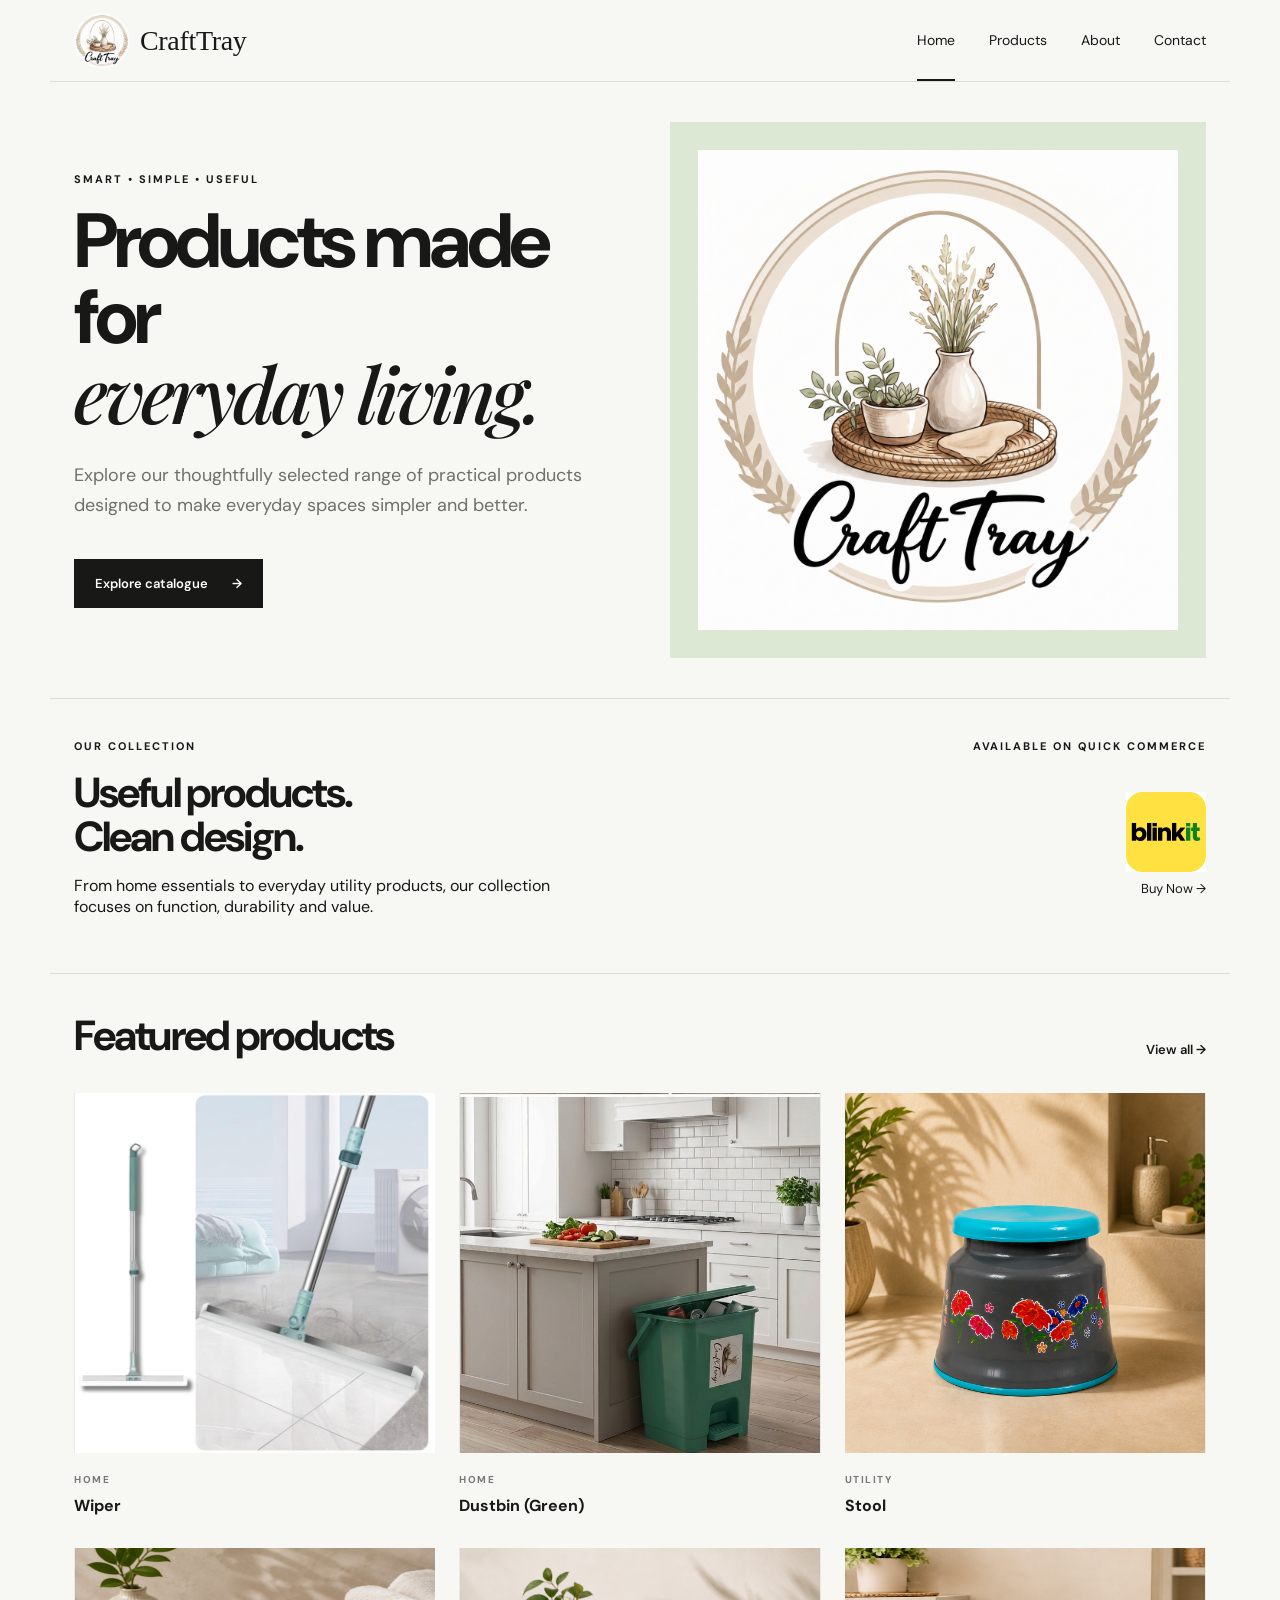
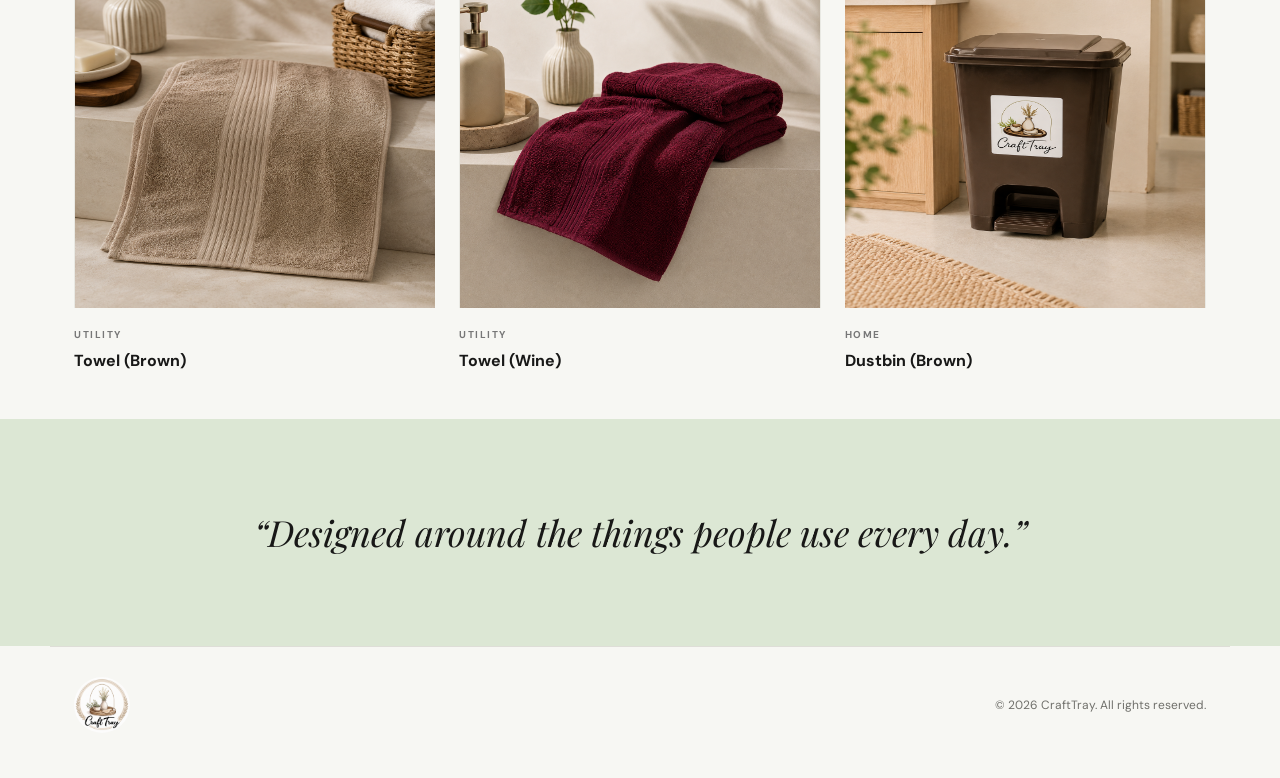
==== commit bba3d658: "Update index.html" ====
--- a/index.html
+++ b/index.html
@@ -4,7 +4,7 @@
 <head>
   <meta charset="utf-8">
   <meta name="viewport" content="width=device-width, initial-scale=1">
-  <title>Your Brand | Everyday Products</title>
+  <title>CraftTray | Everyday Products</title>
   <meta name="description" content="A clean catalogue website for Your Brand.">
   <link rel="stylesheet" href="style.css">
 </head>
@@ -111,4 +111,4 @@
   <script src="script.js"></script>
 </body>
 
-</html>+</html>
--- a/style.css
+++ b/style.css
@@ -44,7 +44,6 @@
     display: flex;
     align-items: center;
     gap: 10px;
-    font-weight: 700;
     letter-spacing: -.02em
 }
 
@@ -59,6 +58,10 @@
     font-size: 11px
 }
 
+.logo-top-nav-text {
+    font-family: 'Alex Brush', cursive;
+    font-size: 28px;
+}
 .site-header nav {
     display: flex;
     gap: 34px;
@@ -498,4 +501,4 @@
         gap: 20px;
         flex-direction: column
     }
-}+}
